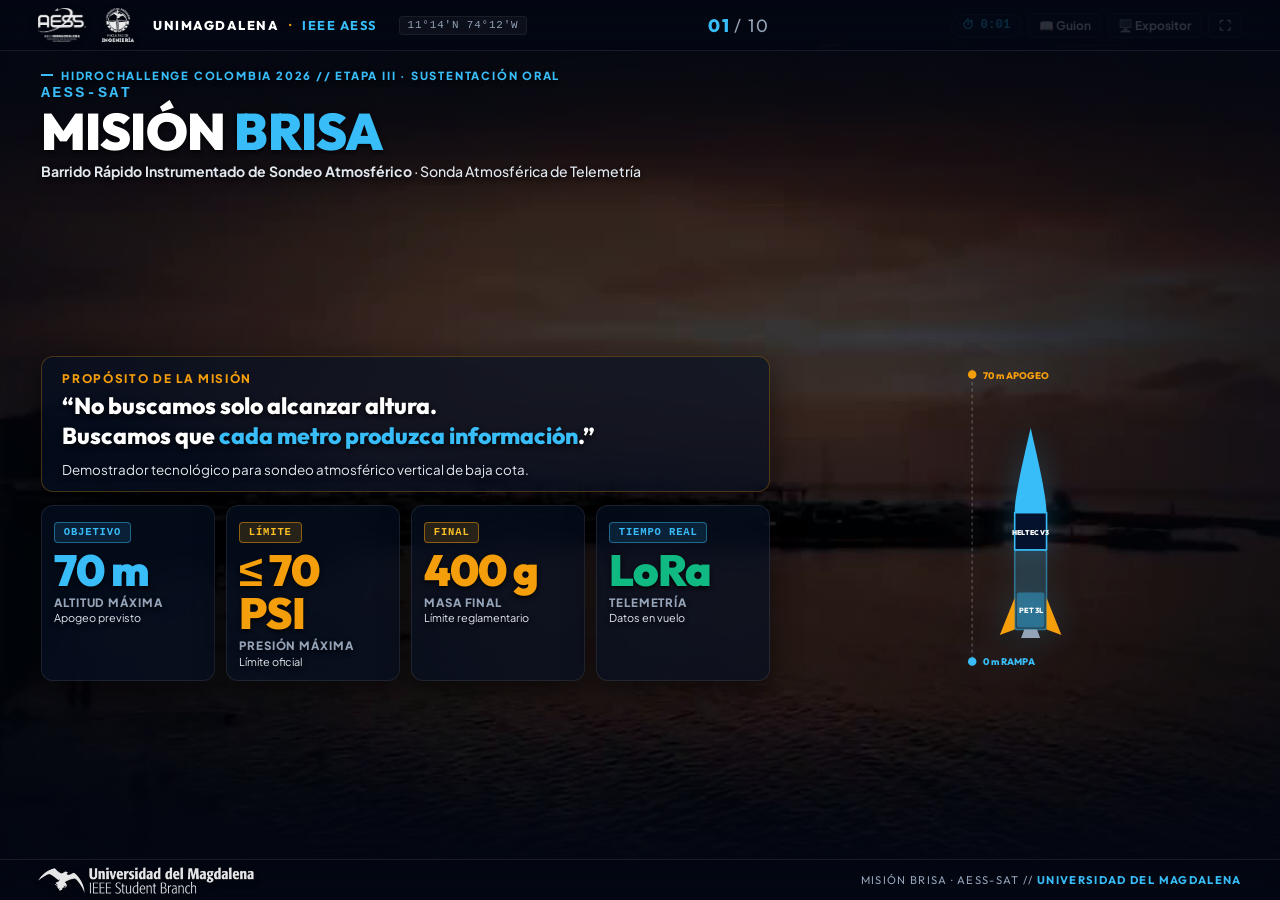
==== index.html @ c4eed1f4 "v1" ====
<!DOCTYPE html>
<html lang="es">
<head>
  <meta charset="UTF-8">
  <meta name="viewport" content="width=device-width, initial-scale=1.0">
  <title>AESS-SAT · Misión BRISA | Hidrochallenge Colombia 2026</title>
  <link rel="stylesheet" href="css/style.css">
</head>
<body>

  <!-- Canvas de partículas de brisa atmosférica samaria en segundo plano -->
  <canvas id="breezeCanvas"></canvas>

  <div class="deck-container">

    <!-- ═════════════════════════════════════════════════════════════════
         BARRA SUPERIOR INSTITUCIONAL (MODO PROYECCIÓN ULTRA-LIMPIO)
         ═════════════════════════════════════════════════════════════════ -->
    <header class="top-header-bar">
      <div class="top-header-left">
        <div class="top-header-logos">
          <img src="assets/img/logo_aess_white.png" alt="IEEE AESS Unimagdalena" title="Aerospace & Electronic Systems Society">
          <img src="assets/img/logo_facultad_white.png" alt="Facultad de Ingeniería" title="Facultad de Ingeniería - Universidad del Magdalena">
        </div>
        <div class="top-brand">
          <span class="brand-uni">UNIMAGDALENA</span>
          <span class="brand-sep">·</span>
          <span class="brand-sub">IEEE AESS</span>
          <span class="top-coord">11°14'N 74°12'W</span>
        </div>
      </div>

      <div class="top-slide-tracker">
        <div class="slide-number-display" id="slide-number-display">
          <span id="current-slide-num">01</span>
          <span class="tracker-total" id="tracker-total"> / 10</span>
        </div>
      </div>

      <!-- Herramientas discretas de orador (Ocultas visualmente para el jurado, accesibles por teclado) -->
      <div class="top-controls" id="top-controls">
        <div class="timer-pill" id="timer-pill" title="Cronómetro 300s (Tecla T)">
          ⏱ <span id="timer-display">0:00</span>
        </div>
        <button class="action-btn" id="btn-notes" title="Guion del orador (Tecla N)">📖 Guion</button>
        <button class="action-btn" id="btn-presenter" title="Consola de expositor dual (Tecla P)">🖥️ Expositor</button>
        <button class="action-btn" id="btn-fullscreen" title="Pantalla completa (Tecla F)">⛶</button>
      </div>
    </header>

    <!-- ═════════════════════════════════════════════════════════════════
         VIEWPORT DE DIAPOSITIVAS (10 OFICIALES + 7 RESPALDOS TÉCNICOS)
         ═════════════════════════════════════════════════════════════════ -->
    <main class="presentation-viewport">

      <!-- ── DIAPOSITIVA 01: PORTADA & MISIÓN BRISA (20s) ────────────── -->
      <section class="slide active" id="slide-1" data-duration="20">
        <div class="slide-bg-container">
          <video class="slide-video" src="assets/video/s1_amanecer.mp4" poster="assets/video/s1_amanecer.jpg" muted loop playsinline></video>
          <div class="slide-overlay"></div>
        </div>

        <div class="slide-header">
          <div class="slide-category-tag">HIDROCHALLENGE COLOMBIA 2026 // ETAPA III · SUSTENTACIÓN ORAL</div>
          <div style="font-family: var(--font-mono); font-size: 0.95rem; color: var(--accent-cyan); font-weight: 800; letter-spacing: 0.15em; margin-bottom: 0.2rem;">
            AESS-SAT
          </div>
          <h1 class="slide-title-hero" style="font-size: clamp(2.4rem, 4vw, 3.8rem); margin-bottom: 0.2rem;">
            MISIÓN <span class="highlight-cyan">BRISA</span>
          </h1>
          <p class="slide-subtitle-clean">
            <strong>Barrido Rápido Instrumentado de Sondeo Atmosférico</strong> · Sonda Atmosférica de Telemetría
          </p>
        </div>

        <div style="display: grid; grid-template-columns: 1.25fr 0.75fr; gap: clamp(1rem, 2.5vw, 2.5rem); align-items: center; flex: 1; min-height: 0; z-index: 4;">
          <div style="display: flex; flex-direction: column; gap: 0.8rem;">
            <div class="samaria-card gold-border">
              <div style="font-size: 0.74rem; color: var(--accent-gold); font-weight: 800; letter-spacing: 0.14em; text-transform: uppercase; margin-bottom: 0.35rem;">
                PROPÓSITO DE LA MISIÓN
              </div>
              <p style="font-family: var(--font-title); font-size: clamp(1.2rem, 1.8vw, 1.55rem); font-weight: 800; line-height: 1.3; color: #ffffff; text-shadow: var(--text-shadow-clean);">
                “No buscamos solo alcanzar altura.<br>
                Buscamos que <span style="color: var(--accent-cyan);">cada metro produzca información</span>.”
              </p>
              <div style="margin-top: 0.6rem; font-size: 0.84rem; color: var(--text-secondary); text-shadow: var(--text-shadow-clean);">
                Demostrador tecnológico para sondeo atmosférico vertical de baja cota.
              </div>
            </div>

            <!-- 4 Métricas Clave con Badges Semánticos Estrictos -->
            <div style="display: grid; grid-template-columns: repeat(4, 1fr); gap: 0.7rem;">
              <div class="samaria-card" style="padding: 0.75rem;">
                <div class="status-badge goal" style="margin-bottom: 0.3rem;">OBJETIVO</div>
                <div class="giant-metric-num cyan">70 m</div>
                <div class="giant-metric-label">Altitud Máxima</div>
                <div class="giant-metric-sub">Apogeo previsto</div>
              </div>

              <div class="samaria-card" style="padding: 0.75rem;">
                <div class="status-badge limit" style="margin-bottom: 0.3rem;">LÍMITE</div>
                <div class="giant-metric-num gold">≤ 70 PSI</div>
                <div class="giant-metric-label">Presión Máxima</div>
                <div class="giant-metric-sub">Límite oficial</div>
              </div>

              <div class="samaria-card" style="padding: 0.75rem;">
                <div class="status-badge limit" style="margin-bottom: 0.3rem;">FINAL</div>
                <div class="giant-metric-num gold">400 g</div>
                <div class="giant-metric-label">Masa Final</div>
                <div class="giant-metric-sub">Límite reglamentario</div>
              </div>

              <div class="samaria-card" style="padding: 0.75rem;">
                <div class="status-badge goal" style="margin-bottom: 0.3rem;">TIEMPO REAL</div>
                <div class="giant-metric-num" style="color: var(--accent-green);">LoRa</div>
                <div class="giant-metric-label">Telemetría</div>
                <div class="giant-metric-sub">Datos en vuelo</div>
              </div>
            </div>
          </div>

          <!-- Silueta Vectorial Flotante del AESS-SAT con Escala Vertical Informativa -->
          <div style="display: flex; justify-content: center; align-items: center; height: 100%;">
            <svg width="220" height="340" viewBox="0 0 140 320" style="filter: drop-shadow(0 0 15px rgba(56,189,248,0.25));">
              <!-- Eje de Altitud Informativo -->
              <line x1="25" y1="20" x2="25" y2="300" stroke="rgba(255,255,255,0.2)" stroke-dasharray="3,3" stroke-width="1.5" />
              <circle cx="25" cy="25" r="4" fill="var(--accent-gold)" />
              <text x="35" y="29" fill="var(--accent-gold)" font-family="'Outfit'" font-size="9" font-weight="800">70 m APOGEO</text>
              
              <circle cx="25" cy="295" r="4" fill="var(--accent-cyan)" />
              <text x="35" y="298" fill="var(--accent-cyan)" font-family="'Outfit'" font-size="9" font-weight="800">0 m RAMPA</text>

              <!-- Cohete -->
              <g transform="translate(65, 75)">
                <path d="M 15 0 C 7 35, 0 65, 0 80 L 30 80 C 30 65, 23 35, 15 0 Z" fill="#38bdf8" />
                <rect x="0" y="80" width="30" height="35" fill="#04122e" stroke="#38bdf8" stroke-width="1.5" />
                <text x="15" y="101" fill="#ffffff" font-size="6.5" font-family="'Outfit'" font-weight="900" text-anchor="middle">HELTEC V3</text>
                <rect x="0" y="115" width="30" height="75" fill="rgba(56,189,248,0.18)" stroke="rgba(56,189,248,0.5)" stroke-width="1.5" rx="3" />
                <rect x="2" y="155" width="26" height="33" fill="rgba(56,189,248,0.4)" rx="2" />
                <text x="15" y="174" fill="#ffffff" font-size="7" font-family="'Outfit'" font-weight="800" text-anchor="middle">PET 3L</text>
                <path d="M 0 160 L -14 195 L 0 190 Z" fill="#f59e0b" />
                <path d="M 30 160 L 44 195 L 30 190 Z" fill="#f59e0b" />
                <polygon points="9,190 21,190 24,198 6,198" fill="#94a3b8" />
              </g>
            </svg>
          </div>
        </div>
      </section>

      <!-- ── DIAPOSITIVA 02: DEL TERRITORIO A LA MISIÓN (30s) ────────── -->
      <section class="slide" id="slide-2" data-duration="30">
        <div class="slide-bg-container">
          <video class="slide-video" src="assets/video/s2_territorio.mp4" poster="assets/video/s2_territorio.jpg" muted loop playsinline></video>
          <div class="slide-overlay"></div>
        </div>

        <div class="slide-header">
          <div class="slide-category-tag">02 // CONTEXTO GEOGRÁFICO & PREGUNTA DE INGENIERÍA</div>
          <h2 class="slide-title-hero">
            DEL TERRITORIO <span class="highlight-cyan">A LA MISIÓN</span>
          </h2>
          <p class="slide-subtitle-clean">
            Santa Marta: una interfaz costa–montaña con dinámica atmosférica local.
          </p>
        </div>

        <div style="display: grid; grid-template-columns: 1.15fr 0.85fr; gap: clamp(1rem, 2.5vw, 2.5rem); align-items: stretch; flex: 1; min-height: 0; z-index: 4;">
          <!-- Columna Izquierda: Perfil Topográfico y Aclaración de Alcance -->
          <div class="samaria-card" style="display: flex; flex-direction: column; justify-content: space-between;">
            <div>
              <div style="display: flex; justify-content: space-between; align-items: center; margin-bottom: 0.4rem;">
                <div class="status-badge goal">ALCANCE EXPERIMENTAL REAL</div>
                <span style="font-size: 0.72rem; color: var(--accent-cyan); font-family: var(--font-mono);">COTA VERTICAL: 0 – 70 m</span>
              </div>
              <p style="font-size: 0.86rem; color: var(--text-secondary); line-height: 1.4; text-shadow: var(--text-shadow-clean);">
                Misión BRISA explora un <strong>perfil vertical instrumentado de hasta aproximadamente 70 metros</strong>. La Sierra Nevada (5.700 m a 42 km del mar) explica el contexto ambiental que inspira la misión; no se afirma medir el gradiente total hasta la cumbre.
              </p>
            </div>

            <!-- Esquema Vectorial Costa - Sierra Nevada -->
            <div style="margin: 0.6rem 0;">
              <svg id="svg-relief" viewBox="0 0 500 200" style="width: 100%; height: auto; border-radius: 8px; background: rgba(3, 8, 20, 0.65); border: 1px solid var(--border-subtle);">
                <defs>
                  <linearGradient id="mountainGrad" x1="0" y1="0" x2="1" y2="0">
                    <stop offset="0%" stop-color="#064e3b" />
                    <stop offset="70%" stop-color="#0f766e" />
                    <stop offset="100%" stop-color="#e2e8f0" />
                  </linearGradient>
                </defs>
                <path d="M 0 155 Q 50 153 100 155 L 100 200 L 0 200 Z" fill="#0369a1" opacity="0.8" />
                <text x="14" y="180" fill="#38bdf8" font-size="9" font-family="'Outfit'" font-weight="800">MAR CARIBE (0 m)</text>
                
                <path d="M 100 155 C 180 150, 230 130, 310 90 C 370 65, 420 25, 470 10 L 500 10 L 500 200 L 100 200 Z" fill="url(#mountainGrad)" opacity="0.88" />
                <polygon points="460,16 470,10 485,20 475,24" fill="#ffffff" />
                <text x="345" y="22" fill="#ffffff" font-size="9" font-family="'Outfit'" font-weight="900">SIERRA NEVADA (5.700 m)</text>
                
                <text x="105" y="145" fill="#cbd5e1" font-size="8" font-family="'Outfit'" font-weight="700">SANTA MARTA</text>
                
                <!-- Vector de vuelo microperfil -->
                <line x1="155" y1="155" x2="155" y2="95" stroke="#38bdf8" stroke-width="2.5" stroke-dasharray="3,3" />
                <circle cx="155" cy="95" r="4" fill="#f59e0b" />
                <text x="165" y="100" fill="#38bdf8" font-size="8" font-family="'Outfit'" font-weight="800">AESS-SAT (~70 m)</text>
              </svg>
            </div>

            <div style="font-size: 0.72rem; color: var(--text-muted); text-shadow: var(--text-shadow-clean);">
              * Demostrador tecnológico de microcota. No sustituye radiosondas ni mide velocidad directa sin anemómetro.
            </div>
          </div>

          <!-- Columna Derecha: Los Tres Pilares de Ingeniería -->
          <div style="display: flex; flex-direction: column; gap: 0.75rem;">
            <div class="samaria-card" style="display: flex; gap: 1rem; align-items: flex-start; padding: 0.85rem 1.1rem;">
              <div style="font-family: var(--font-title); font-size: 1.8rem; font-weight: 900; color: var(--accent-cyan); line-height: 1;">01</div>
              <div>
                <h4 style="font-family: var(--font-title); font-size: 1.05rem; color: #ffffff; text-transform: uppercase;">MEDIR</h4>
                <p style="font-size: 0.82rem; color: var(--text-secondary); margin-top: 0.2rem; line-height: 1.35;">
                  Variables atmosféricas y dinámica de vuelo vertical a alta cadencia.
                </p>
              </div>
            </div>

            <div class="samaria-card" style="display: flex; gap: 1rem; align-items: flex-start; padding: 0.85rem 1.1rem;">
              <div style="font-family: var(--font-title); font-size: 1.8rem; font-weight: 900; color: var(--accent-gold); line-height: 1;">02</div>
              <div>
                <h4 style="font-family: var(--font-title); font-size: 1.05rem; color: #ffffff; text-transform: uppercase;">TRANSMITIR</h4>
                <p style="font-size: 0.82rem; color: var(--text-secondary); margin-top: 0.2rem; line-height: 1.35;">
                  Telemetría LoRa hacia la estación terrena durante la misión.
                </p>
              </div>
            </div>

            <div class="samaria-card" style="display: flex; gap: 1rem; align-items: flex-start; padding: 0.85rem 1.1rem;">
              <div style="font-family: var(--font-title); font-size: 1.8rem; font-weight: 900; color: var(--accent-green); line-height: 1;">03</div>
              <div>
                <h4 style="font-family: var(--font-title); font-size: 1.05rem; color: #ffffff; text-transform: uppercase;">RECUPERAR</h4>
                <p style="font-size: 0.82rem; color: var(--text-secondary); margin-top: 0.2rem; line-height: 1.35;">
                  Vehículo y datos de forma segura para validar la plataforma y repetir el experimento.
                </p>
              </div>
            </div>
          </div>
        </div>
      </section>

      <!-- ── DIAPOSITIVA 03: ARQUITECTURA AESS-SAT (35s) ─────────────── -->
      <section class="slide technical-slide" id="slide-3" data-duration="35">
        <div class="slide-bg-container">
          <video class="slide-video" src="assets/video/s3_puerto.mp4" poster="assets/video/s3_puerto.jpg" muted loop playsinline></video>
          <div class="slide-overlay"></div>
        </div>

        <div class="slide-header">
          <div class="slide-category-tag">
            03 // INGENIERÍA DE SISTEMAS & CONFIGURACIÓN MODULAR
          </div>
          <h2 class="slide-title-hero">
            ARQUITECTURA <span class="highlight-cyan">AESS-SAT</span>
          </h2>
          <p class="slide-subtitle-clean">
            Despiece modular interactivo: haz clic en cualquier subsistema para inspeccionar su diseño y balance de masa.
          </p>
        </div>

        <div class="exploded-view-container">
          <!-- Columna Izquierda: Pila del Despiece Interactivo -->
          <div class="samaria-card" style="display: flex; flex-direction: column; align-items: center; justify-content: center; height: 100%;">
            <button class="action-btn" id="btn-toggle-explode" style="margin-bottom: 0.6rem; border-color: var(--accent-cyan); color: var(--accent-cyan);">
              ⚡ Expandir / Contraer Despiece
            </button>

            <div class="rocket-stage-stack" id="stage-stack">
              <div class="stage-part active" data-stage="ojiva">
                <svg width="55" height="45" viewBox="0 0 60 50">
                  <path d="M 30 0 C 15 25, 0 45, 0 50 L 60 50 C 60 45, 45 25, 30 0 Z" fill="#38bdf8" />
                </svg>
                <div class="stage-label-tag">01. OJIVA PARABÓLICA ROMA</div>
              </div>

              <div class="stage-part" data-stage="recup">
                <svg width="55" height="30" viewBox="0 0 60 35">
                  <rect x="0" y="0" width="60" height="35" rx="4" fill="#f59e0b" />
                  <circle cx="30" cy="17" r="7" fill="#020612" />
                </svg>
                <div class="stage-label-tag">02. RECUPERACIÓN · MG90S + Ø75 cm</div>
              </div>

              <div class="stage-part" data-stage="avionica">
                <svg width="55" height="40" viewBox="0 0 60 45">
                  <rect x="0" y="0" width="60" height="45" rx="4" fill="#0f766e" stroke="#38bdf8" stroke-width="2" />
                  <text x="30" y="27" fill="#ffffff" font-size="9" font-family="'Outfit'" font-weight="900" text-anchor="middle">HELTEC V3</text>
                </svg>
                <div class="stage-label-tag">03. HELTEC WIFI LORA 32 V3</div>
              </div>

              <div class="stage-part" data-stage="camara">
                <svg width="55" height="65" viewBox="0 0 60 75">
                  <rect x="0" y="0" width="60" height="75" rx="6" fill="rgba(56,189,248,0.2)" stroke="#38bdf8" stroke-width="2" />
                  <text x="30" y="42" fill="#ffffff" font-size="9" font-family="'Outfit'" font-weight="800" text-anchor="middle">2× PET 3L</text>
                </svg>
                <div class="stage-label-tag">04. FUSELAJE · 2× PET 3 L</div>
              </div>

              <div class="stage-part" data-stage="aletas">
                <svg width="90" height="35" viewBox="0 0 100 40">
                  <polygon points="35,0 65,0 60,20 40,20" fill="#94a3b8" />
                  <polygon points="35,0 10,35 35,30" fill="#f59e0b" />
                  <polygon points="65,0 90,35 65,30" fill="#f59e0b" />
                </svg>
                <div class="stage-label-tag">05. 3 ALETAS TRAPEZOIDALES (120°)</div>
              </div>
            </div>
          </div>

          <!-- Columna Derecha: Detalle Técnico + Auditoría de Masa -->
          <div style="display: flex; flex-direction: column; gap: 0.8rem; height: 100%; justify-content: space-between;">
            <div class="samaria-card" style="flex: 1;">
              <div class="status-badge goal" id="stage-badge" style="margin-bottom: 0.4rem;">MÓDULO SELECCIONADO</div>
              <h3 id="stage-title" style="font-family: var(--font-title); font-size: 1.35rem; color: #ffffff; margin-bottom: 0.3rem;">
                Ojiva Parabólica Roma 3D
              </h3>
              <p id="stage-desc" style="font-size: 0.86rem; color: var(--text-secondary); line-height: 1.4;">
                Cono de baja resistencia aerodinámica impreso en PLA. Protege la bahía de aviónica y aloja el mecanismo de destrabe.
              </p>
              <div style="display: grid; grid-template-columns: 1fr 1fr; gap: 0.8rem; margin-top: 0.8rem;">
                <div style="background: rgba(0,0,0,0.35); padding: 0.5rem 0.8rem; border-radius: 6px;">
                  <div style="font-size: 0.7rem; color: var(--text-muted); text-transform: uppercase;">Material / Tecnología:</div>
                  <div id="stage-spec1" style="font-weight: 800; color: var(--accent-cyan); font-size: 0.9rem;">PLA FDM</div>
                </div>
                <div style="background: rgba(0,0,0,0.35); padding: 0.5rem 0.8rem; border-radius: 6px;">
                  <div style="font-size: 0.7rem; color: var(--text-muted); text-transform: uppercase;">Función:</div>
                  <div id="stage-spec2" style="font-weight: 800; color: var(--accent-gold); font-size: 0.9rem;">Protección / Integración</div>
                </div>
              </div>
            </div>

            <!-- Parámetros Físicos y Límites Oficiales -->
            <div class="samaria-card" style="padding: 0.85rem 1.2rem;">
              <div style="display: flex; justify-content: space-between; align-items: center;">
                <span style="font-size: 0.74rem; font-weight: 800; color: var(--text-muted); text-transform: uppercase;">
                  DIMENSIONES Y MASA DEL VEHÍCULO
                </span>
                <span class="status-badge limit">LÍMITE REGLAMENTARIO</span>
              </div>
              <div style="display: grid; grid-template-columns: repeat(3, 1fr); gap: 0.6rem; margin: 0.5rem 0;">
                <div>
                  <div style="font-size: 0.68rem; color: var(--text-muted); text-transform: uppercase;">Masa Final:</div>
                  <div style="font-size: 1.4rem; font-weight: 900; color: var(--accent-gold);">400 g</div>
                </div>
                <div>
                  <div style="font-size: 0.68rem; color: var(--text-muted); text-transform: uppercase;">Altura Total:</div>
                  <div style="font-size: 1.4rem; font-weight: 900; color: #ffffff;">65 cm</div>
                </div>
                <div>
                  <div style="font-size: 0.68rem; color: var(--text-muted); text-transform: uppercase;">Diámetro:</div>
                  <div style="font-size: 1.4rem; font-weight: 900; color: var(--accent-cyan);">12 cm</div>
                </div>
              </div>
              <div style="font-size: 0.74rem; color: var(--text-secondary); line-height: 1.3; border-top: 1px solid var(--border-subtle); padding-top: 0.35rem;">
                <strong>Límites Oficiales Hidrochallenge:</strong> 400 g masa máxima seca · 100 cm altura máxima · 12 cm diámetro.
              </div>
            </div>
          </div>
        </div>
      </section>

      <!-- ── DIAPOSITIVA 04: PROPULSIÓN Y ESTABILIDAD (35s) ───────────── -->
      <section class="slide technical-slide" id="slide-4" data-duration="35">
        <div class="slide-bg-container">
          <video class="slide-video" src="assets/video/s4_agua.mp4" poster="assets/video/s4_agua.jpg" muted loop playsinline></video>
          <div class="slide-overlay"></div>
        </div>

        <div class="slide-header">
          <div class="slide-category-tag">
            04 // FLUIDODINÁMICA & AERODINÁMICA PASIVA
          </div>
          <h2 class="slide-title-hero">
            VOLAMOS CON FÍSICA, <span class="highlight-cyan">NO CON SUPOSICIONES</span>
          </h2>
          <p class="slide-subtitle-clean">
            La energía se acumula en el aire comprimido; la expulsión de masa de agua genera empuje por cantidad de movimiento.
          </p>
        </div>

        <div style="display: grid; grid-template-columns: 1fr 1fr; gap: clamp(1rem, 2.5vw, 2.5rem); align-items: stretch; flex: 1; min-height: 0; z-index: 4;">
          <!-- Columna 1: Propulsión -->
          <div class="samaria-card" style="display: flex; flex-direction: column; justify-content: space-between;">
            <div>
              <div class="status-badge limit" style="margin-bottom: 0.4rem;">BANCO DE ENSAYO PROPULSIVO</div>
              <h3 style="font-family: var(--font-title); font-size: clamp(1.15rem, 1.5vw, 1.35rem); color: #ffffff; margin-bottom: 0.2rem;">
                Mecánica de Fluidos y Empuje
              </h3>
              <p style="font-size: 0.84rem; color: var(--text-secondary); line-height: 1.35;">
                El aire comprimido actúa como acumulador elástico de energía. Al abrirse la tobera, el agua es acelerada violentamente generando el impulso principal.
              </p>
            </div>

            <!-- Grilla 2x2 de métricas de propulsión -->
            <div style="display: grid; grid-template-columns: 1fr 1fr; gap: 0.6rem; margin: 0.5rem 0;">
              <div class="samaria-card" style="padding: 0.65rem 0.8rem;">
                <div class="giant-metric-num cyan" style="font-size: clamp(1.6rem, 2.2vw, 2rem);">3.0 L</div>
                <div class="giant-metric-label">Cámara PET</div>
              </div>
              <div class="samaria-card" style="padding: 0.65rem 0.8rem;">
                <div class="giant-metric-num gold" style="font-size: clamp(1.6rem, 2.2vw, 2rem);">≤ 70 PSI</div>
                <div class="giant-metric-label">Presión Máxima (Límite)</div>
              </div>
              <div class="samaria-card" style="padding: 0.65rem 0.8rem;">
                <div class="giant-metric-num" style="font-size: clamp(1.6rem, 2.2vw, 2rem); color: #38bdf8;">~ 1 L</div>
                <div class="giant-metric-label">Masa de Agua Preliminar</div>
              </div>
              <div class="samaria-card" style="padding: 0.65rem 0.8rem;">
                <div class="giant-metric-num" style="font-size: clamp(1.6rem, 2.2vw, 2rem); color: var(--accent-green);">~ 2 L</div>
                <div class="giant-metric-label">Aire Comprimido</div>
              </div>
            </div>

            <div style="font-size: 0.73rem; color: var(--text-muted); border-top: 1px solid var(--border-subtle); padding-top: 0.4rem;">
              * La proporción 1/3 agua + 2/3 aire es una configuración preliminar de ensayo; no se afirma como óptimo analítico.
            </div>
          </div>

          <!-- Columna 2: Estabilidad Aerodinámica Pasiva (CG y CP Protagonistas) -->
          <div class="samaria-card" style="display: flex; flex-direction: column; justify-content: space-between;">
            <div>
              <div class="status-badge goal" style="margin-bottom: 0.4rem;">AERODINÁMICA PASIVA</div>
              <h3 style="font-family: var(--font-title); font-size: clamp(1.15rem, 1.5vw, 1.35rem); color: #ffffff; margin-bottom: 0.2rem;">
                Margen Estático: CG por delante de CP
              </h3>
              <p style="font-size: 0.84rem; color: var(--text-secondary); line-height: 1.35;">
                Estabilidad pasiva suficiente para que el flujo de aire genere un momento restaurador continuo sin control activo.
              </p>
            </div>

            <!-- Esquema Horizontal de Estabilidad CG y CP -->
            <div style="background: rgba(3, 8, 20, 0.6); border-radius: 10px; padding: 0.8rem; margin: 0.5rem 0; border: 1px solid var(--border-subtle);">
              <svg viewBox="0 0 360 85" style="width: 100%; height: auto;">
                <line x1="20" y1="42" x2="340" y2="42" stroke="rgba(255,255,255,0.2)" stroke-dasharray="3,3" />
                <path d="M 40 42 L 90 22 L 300 22 L 320 12 L 320 72 L 300 62 L 90 62 Z" fill="none" stroke="#38bdf8" stroke-width="1.8" />
                
                <!-- CG -->
                <circle cx="150" cy="42" r="5" fill="#f59e0b" />
                <line x1="150" y1="14" x2="150" y2="70" stroke="#f59e0b" stroke-width="1.5" />
                <text x="150" y="10" fill="#f59e0b" font-size="8.5" font-family="'Outfit'" font-weight="900" text-anchor="middle">CG · 28 cm</text>
                
                <!-- CP -->
                <circle cx="230" cy="42" r="5" fill="#38bdf8" />
                <line x1="230" y1="14" x2="230" y2="70" stroke="#38bdf8" stroke-width="1.5" />
                <text x="230" y="80" fill="#38bdf8" font-size="8.5" font-family="'Outfit'" font-weight="900" text-anchor="middle">CP · 42 cm</text>
                
                <!-- Margen Estático -->
                <line x1="155" y1="42" x2="225" y2="42" stroke="#10b981" stroke-width="2.5" />
              </svg>
            </div>

            <div style="display: flex; justify-content: space-between; align-items: center; border-top: 1px solid var(--border-subtle); padding-top: 0.4rem;">
              <span style="font-size: 0.78rem; color: var(--text-secondary);">Margen de estabilidad pasiva:</span>
              <span class="status-badge valid">≈ 1,17 CALIBRES</span>
            </div>
            <div style="font-size: 0.72rem; color: var(--text-muted); margin-top: 0.25rem;">
              Configuración: <strong>3 aletas trapezoidales</strong> distribuidas simétricamente a 120°.
            </div>
          </div>
        </div>
      </section>

      <!-- ── DIAPOSITIVA 05: AVIÓNICA Y TELEMETRÍA (40s) ─────────────── -->
      <section class="slide technical-slide" id="slide-5" data-duration="40">
        <div class="slide-bg-container">
          <video class="slide-video" src="assets/video/s5_lab.mp4" poster="assets/video/s5_lab.jpg" muted loop playsinline></video>
          <div class="slide-overlay"></div>
        </div>

        <div class="slide-header">
          <div class="slide-category-tag">
            05 // ARQUITECTURA DE SISTEMAS EMBEBIDOS & TELEMETRÍA
          </div>
          <h2 class="slide-title-hero">
            EL COHETE VUELA. <span class="highlight-gold">EL NÚCLEO CUMPLE LA MISIÓN.</span>
          </h2>
          <p class="slide-subtitle-clean">
            Diagrama de arquitectura del computador de vuelo y asignación de buses de comunicación.
          </p>
        </div>

        <!-- Diagrama de Arquitectura de Sistemas -->
        <div class="arch-diagram-grid">
          <!-- Columna Izquierda: Núcleo y Periféricos -->
          <div style="display: flex; flex-direction: column; justify-content: space-between;">
            <!-- Núcleo Central Heltec V3 -->
            <div class="arch-core-box">
              <div>
                <span class="status-badge goal">COMPUTADOR PRINCIPAL</span>
                <h3 style="font-family: var(--font-title); font-size: 1.25rem; color: #ffffff; margin-top: 0.2rem;">
                  HELTEC WIFI LORA 32 V3
                </h3>
                <div style="font-size: 0.78rem; color: var(--text-secondary); margin-top: 0.15rem;">
                  ESP32-S3 + SX1262 integrado · Procesamiento y enlace de radio
                </div>
              </div>
              <div style="font-family: var(--font-mono); font-size: 0.85rem; color: var(--accent-cyan); font-weight: 800;">
                915 MHz
              </div>
            </div>

            <!-- Periféricos con asignación de buses -->
            <div class="arch-peripherals-grid">
              <div class="arch-sensor-card active sensor-toggle-btn" data-sensor="gy91">
                <div style="display: flex; justify-content: space-between; align-items: center;">
                  <span class="arch-node-bus-tag">BUS I²C</span>
                  <span class="status-badge goal" style="font-size: 0.6rem; padding: 0.1rem 0.35rem;">INERCIAL + BARO</span>
                </div>
                <div style="font-family: var(--font-title); font-size: 0.92rem; font-weight: 800; color: #ffffff; margin-top: 0.2rem;">
                  GY-91 · Sensórica Integrada
                </div>
                <div style="font-size: 0.72rem; color: var(--text-muted);">Presión, Temperatura, Altitud, Acc XYZ</div>
              </div>

              <div class="arch-sensor-card sensor-toggle-btn" data-sensor="gps">
                <div style="display: flex; justify-content: space-between; align-items: center;">
                  <span class="arch-node-bus-tag">BUS UART</span>
                  <span class="status-badge goal" style="font-size: 0.6rem; padding: 0.1rem 0.35rem;">GNSS</span>
                </div>
                <div style="font-family: var(--font-title); font-size: 0.92rem; font-weight: 800; color: #ffffff; margin-top: 0.2rem;">
                  GPS NEO-M8N
                </div>
                <div style="font-size: 0.72rem; color: var(--text-muted);">Latitud y Longitud para rescate</div>
              </div>

              <div class="arch-sensor-card sensor-toggle-btn" data-sensor="microsd">
                <div style="display: flex; justify-content: space-between; align-items: center;">
                  <span class="arch-node-bus-tag">BUS SPI</span>
                  <span class="status-badge goal" style="font-size: 0.6rem; padding: 0.1rem 0.35rem;">RESPALDO</span>
                </div>
                <div style="font-family: var(--font-title); font-size: 0.92rem; font-weight: 800; color: #ffffff; margin-top: 0.2rem;">
                  microSD · Memoria Local
                </div>
                <div style="font-size: 0.72rem; color: var(--text-muted);">Registro de datos no volátil a bordo</div>
              </div>

              <div class="arch-sensor-card sensor-toggle-btn" data-sensor="lora">
                <div style="display: flex; justify-content: space-between; align-items: center;">
                  <span class="arch-node-bus-tag">SX1262</span>
                  <span class="status-badge goal" style="font-size: 0.6rem; padding: 0.1rem 0.35rem;">TELEMETRÍA</span>
                </div>
                <div style="font-family: var(--font-title); font-size: 0.92rem; font-weight: 800; color: #ffffff; margin-top: 0.2rem;">
                  LoRa 915 MHz
                </div>
                <div style="font-size: 0.72rem; color: var(--text-muted);">Transmisión a segunda Heltec en tierra</div>
              </div>
            </div>
          </div>

          <!-- Columna Derecha: Tarjeta de Inspección Técnica Dinámica -->
          <div class="samaria-card" style="display: flex; flex-direction: column; justify-content: space-between;">
            <div>
              <div style="display: flex; justify-content: space-between; align-items: center; margin-bottom: 0.4rem;">
                <span class="status-badge goal" id="sensor-detail-badge">CICLO DE VIDA DEL DATO</span>
                <span style="font-family: var(--font-mono); font-size: 0.72rem; color: var(--accent-cyan);" id="sensor-freq">
                  LoRa 915 MHz + microSD
                </span>
              </div>

              <div style="background: rgba(3, 8, 20, 0.65); border: 1px solid var(--border-subtle); border-radius: 10px; padding: 0.75rem 0.9rem;">
                <h4 id="sensor-title" style="font-family: var(--font-title); font-size: 1.15rem; color: #ffffff;">
                  CICLO DE VIDA DEL DATO
                </h4>
                <div id="sensor-type" style="font-size: 0.76rem; color: var(--accent-cyan); font-weight: 700; margin: 0.15rem 0;">
                  Adquisición, Procesamiento y Telemetría
                </div>
                <p id="sensor-desc" style="font-size: 0.8rem; color: var(--text-secondary); margin: 0.35rem 0; line-height: 1.35;">
                  GY-91 y GPS adquieren las variables. La Heltec procesa y transmite por LoRa 915 MHz, mientras la microSD conserva una copia local.
                </p>
                <div style="background: rgba(0,0,0,0.35); padding: 0.35rem 0.6rem; border-radius: 6px; font-size: 0.72rem; margin-top: 0.35rem;">
                  <span style="color: var(--text-muted);">Variables:</span> <strong id="sensor-vars" style="color: var(--accent-gold);">Altitud · Temperatura · Presión · Acc XYZ · Latitud · Longitud</strong>
                </div>
              </div>

              <!-- Miniatura Discreta del Esquemático Real de Aviónica -->
              <div class="schematic-thumb-card" id="btn-open-schematic" title="Click para ampliar esquemático (o presiona B4)">
                <div class="schematic-thumb-preview">
                  <img src="assets/img/esquematico_avionica.jpg" alt="Esquemático Eléctrico Aviónica AESS UNIMAGDALENA">
                  <div class="schematic-thumb-overlay">
                    <span style="font-size: 0.72rem; font-weight: 800; color: #ffffff; letter-spacing: 0.05em; background: rgba(3,8,20,0.85); padding: 0.2rem 0.6rem; border-radius: 4px; border: 1px solid var(--border-cyan);">🔍 AMPLIAR ESQUEMÁTICO</span>
                  </div>
                </div>
                <div style="display: flex; justify-content: space-between; align-items: center; margin-top: 0.35rem;">
                  <span style="font-family: var(--font-title); font-size: 0.72rem; font-weight: 800; color: var(--accent-cyan); letter-spacing: 0.06em;">
                    ESQUEMÁTICO REAL DE AVIÓNICA
                  </span>
                  <span style="font-size: 0.66rem; color: var(--accent-gold); font-family: var(--font-mono); font-weight: 700;">
                    B4 · Ver arquitectura eléctrica
                  </span>
                </div>
              </div>
            </div>

            <div style="border-top: 1px solid var(--border-subtle); padding-top: 0.35rem; font-size: 0.72rem; color: var(--text-secondary); display: flex; justify-content: space-between; align-items: center;">
              <span><strong>Estación Terrena:</strong> Segunda Heltec + Laptop en tiempo real.</span>
              <span class="status-badge valid" style="font-size: 0.62rem; padding: 0.1rem 0.4rem;">CIRCUITO VERIFICADO</span>
            </div>
          </div>
        </div>
      </section>

      <!-- ── DIAPOSITIVA 06: SALVAGUARDA & ALGORITMO DE APOGEO (35s) ──── -->
      <section class="slide technical-slide" id="slide-6" data-duration="35">
        <div class="slide-bg-container">
          <video class="slide-video" src="assets/video/s6_horizonte.mp4" poster="assets/video/s6_horizonte.jpg" muted loop playsinline></video>
          <div class="slide-overlay"></div>
        </div>

        <div class="slide-header">
          <div class="slide-category-tag">
            06 // SISTEMA DE SALVAGUARDA & EYECCIÓN
          </div>
          <h2 class="slide-title-hero">
            OBTENER EL DATO NO BASTA. <span class="highlight-cyan">HAY QUE TRAERLO DE VUELTA.</span>
          </h2>
          <p class="slide-subtitle-clean">
            Lógica de detección de apogeo en 5 etapas secuenciales para evitar aperturas prematuras.
          </p>
        </div>

        <div style="display: grid; grid-template-columns: 1.15fr 0.85fr; gap: clamp(1rem, 2.5vw, 2.5rem); align-items: stretch; flex: 1; min-height: 0; z-index: 4;">
          <!-- Columna Izquierda: Flujo Lineal de Apogeo -->
          <div class="samaria-card" style="display: flex; flex-direction: column; justify-content: space-between;">
            <div>
              <div style="display: flex; justify-content: space-between; align-items: center; margin-bottom: 0.4rem;">
                <span style="font-family: var(--font-title); font-size: 0.95rem; font-weight: 800; color: #ffffff; text-transform: uppercase;">
                  CADENA DE DECISIÓN DE APOGEO
                </span>
                <button class="action-btn" id="btn-test-apogee" style="font-size: 0.74rem; padding: 0.25rem 0.6rem; border-color: var(--accent-gold); color: var(--accent-gold);">
                  ▶ Probar Secuencia
                </button>
              </div>

              <!-- Flujo de 5 Pasos -->
              <div class="apogee-flow-chain">
                <div class="apogee-step-node" id="apogee-step-1">
                  <div>
                    <span style="font-weight: 800; color: #ffffff; font-size: 0.84rem;">1. LOCKOUT TEMPORAL</span>
                    <div style="font-size: 0.74rem; color: var(--text-muted); margin-top: 0.1rem;">Inhibe apertura durante el impulso hidroneumático</div>
                  </div>
                  <span class="status-badge limit">T &lt; 2.0 s</span>
                </div>

                <div class="apogee-step-node" id="apogee-step-2">
                  <div>
                    <span style="font-weight: 800; color: #ffffff; font-size: 0.84rem;">2. CONDICIÓN INERCIAL</span>
                    <div style="font-size: 0.74rem; color: var(--text-muted); margin-top: 0.1rem;">GY-91 confirma microgravedad balística</div>
                  </div>
                  <span class="status-badge goal">|a| ≈ 0 g</span>
                </div>

                <div class="apogee-step-node" id="apogee-step-3">
                  <div>
                    <span style="font-weight: 800; color: #ffffff; font-size: 0.84rem;">3. DERIVADA BAROMÉTRICA</span>
                    <div style="font-size: 0.74rem; color: var(--text-muted); margin-top: 0.1rem;">Presión creciente confirma inicio de caída</div>
                  </div>
                  <span class="status-badge goal">dP/dt &gt; 0</span>
                </div>

                <div class="apogee-step-node" id="apogee-step-4">
                  <div>
                    <span style="font-weight: 800; color: #ffffff; font-size: 0.84rem;">4. ACTUACIÓN DEL SERVO</span>
                    <div style="font-size: 0.74rem; color: var(--text-muted); margin-top: 0.1rem;">Retiro de cerrojo mecánico en ojiva</div>
                  </div>
                  <span class="status-badge limit">MG90S</span>
                </div>

                <div class="apogee-step-node" id="apogee-step-5">
                  <div>
                    <span style="font-weight: 800; color: #ffffff; font-size: 0.84rem;">5. DESPLIEGUE DEL VELAMEN</span>
                    <div style="font-size: 0.74rem; color: var(--text-muted); margin-top: 0.1rem;">Apertura por flujo relativo de aire</div>
                  </div>
                  <span class="status-badge measured">INFLADO</span>
                </div>
              </div>
            </div>

            <div style="display: flex; justify-content: space-between; align-items: center; border-top: 1px solid var(--border-subtle); padding-top: 0.4rem;">
              <span style="font-size: 0.78rem; color: var(--text-secondary);">Estado del Actuador:</span>
              <span class="status-badge pending" id="servo-status-badge">ESPERA EN RAMPA</span>
            </div>
          </div>

          <!-- Columna Derecha: Hardware de Salvaguarda -->
          <div class="samaria-card" style="display: flex; flex-direction: column; justify-content: space-between;">
            <div>
              <div class="status-badge goal" style="margin-bottom: 0.4rem;">HARDWARE DE SALVAGUARDA</div>
              <h3 style="font-family: var(--font-title); font-size: clamp(1.15rem, 1.5vw, 1.35rem); color: #ffffff; margin-bottom: 0.2rem;">
                Paracaídas Ø75 cm
              </h3>
              <p style="font-size: 0.84rem; color: var(--text-secondary); line-height: 1.35;">
                Velamen circular de nylon ripstop con líneas de suspensión simétricas. Diseñado para desacelerar la masa total sin daño estructural en el impacto.
              </p>

              <div style="display: flex; flex-direction: column; gap: 0.6rem; margin: 0.7rem 0;">
                <div class="samaria-card" style="padding: 0.7rem;">
                  <div style="display: flex; justify-content: space-between; align-items: center;">
                    <div class="giant-metric-num cyan" style="font-size: clamp(1.8rem, 2.4vw, 2.2rem);">≈ 5,2 m/s</div>
                    <span class="status-badge goal">VELOCIDAD</span>
                  </div>
                  <div class="giant-metric-label">Velocidad Media de Descenso</div>
                  <div class="giant-metric-sub">Descenso medio considerado para la misión</div>
                </div>

                <div class="samaria-card" style="padding: 0.7rem;">
                  <div class="giant-metric-num gold" style="font-size: clamp(1.8rem, 2.4vw, 2.2rem);">MG90S</div>
                  <div class="giant-metric-label">Servomotor de Engranajes Metálicos</div>
                  <div class="giant-metric-sub">Retiro positivo del pestillo de ojiva</div>
                </div>
              </div>
            </div>

            <div style="font-size: 0.72rem; color: var(--text-muted); border-top: 1px solid var(--border-subtle); padding-top: 0.4rem;">
              * Descenso medio considerado para la misión: ≈5,2 m/s.
            </div>
          </div>
        </div>
      </section>

      <!-- ── DIAPOSITIVA 07: SIMULADOR DE MISIÓN HUD (35s) ───────────── -->
      <section class="slide technical-slide" id="slide-7" data-duration="35">
        <div class="slide-bg-container">
          <video class="slide-video" src="assets/video/s7_bahia.mp4" poster="assets/video/s7_bahia.jpg" muted loop playsinline></video>
          <div class="slide-overlay"></div>
        </div>

        <div class="slide-header">
          <div style="display: flex; justify-content: space-between; align-items: center;">
            <div class="slide-category-tag">07 // RECONSTRUCCIÓN TEMPORAL DEL VUELO</div>
            <span class="status-badge simulated" id="sim-watermark-tag">SIMULACIÓN DE MISIÓN · DATOS SINTÉTICOS</span>
          </div>
          <h2 class="slide-title-hero">
            DE UN VUELO <span class="highlight-cyan">A UN PERFIL ATMOSFÉRICO</span>
          </h2>
          <p class="slide-subtitle-clean">
            Simulador interactivo con telemetría sincronizada multivariable.
          </p>
        </div>

        <!-- Barra de Control del Simulador -->
        <div class="sim-controls-strip">
          <button class="sim-play-btn" id="sim-play-btn">
            ▶ REPRODUCIR VUELO
          </button>

          <div class="sim-slider-container">
            <input type="range" class="sim-time-slider" id="sim-time-slider" min="0" max="24" step="0.1" value="0">
            <div class="sim-time-clock" id="sim-time-clock">T+0.0s</div>
          </div>

          <div style="display: flex; gap: 0.4rem;">
            <button class="action-btn active" id="filter-alt" style="font-size: 0.72rem; border-color: var(--accent-cyan); color: var(--accent-cyan);">● Altitud Z(t)</button>
            <button class="action-btn active" id="filter-pres" style="font-size: 0.72rem; border-color: #ffffff; color: #ffffff;">● Presión P(t)</button>
            <button class="action-btn active" id="filter-acc" style="font-size: 0.72rem; border-color: var(--accent-gold); color: var(--accent-gold);">● Aceleración aZ(t)</button>
          </div>
        </div>

        <!-- Cuerpo del Simulador en 3 Columnas -->
        <div class="flight-sim-wrapper">
          <div class="vertical-flight-track">
            <div class="track-axis"></div>
            <div class="track-marker" style="top: 15px;">70m (Apogeo)</div>
            <div class="track-marker" style="top: 32%;">50m</div>
            <div class="track-marker" style="top: 52%;">35m</div>
            <div class="track-marker" style="top: 72%;">15m</div>
            <div class="track-marker" style="bottom: 25px;">0m (Rampa)</div>

            <div class="sim-rocket-sprite" id="sim-rocket-sprite">
              <svg width="24" height="42" viewBox="0 0 28 50">
                <path d="M 14 0 C 8 15, 2 28, 2 35 L 26 35 C 26 28, 20 15, 14 0 Z" fill="#38bdf8" />
                <rect x="5" y="35" width="18" height="15" fill="#f59e0b" rx="2" />
              </svg>
              <div id="sim-chute-icon" style="opacity: 0; font-size: 1.2rem; transition: opacity 0.2s ease;">🪂</div>
            </div>

            <div style="position: absolute; bottom: 6px; width: 100%; text-align: center; font-size: 0.68rem; color: var(--accent-cyan); font-weight: 800;">
              PERFIL VERTICAL
            </div>
          </div>

          <div class="samaria-card" style="padding: 0.6rem; position: relative; min-height: 0;">
            <canvas id="telemetryChart" style="width: 100%; height: 100%; display: block;"></canvas>
          </div>

          <!-- Gauges de Instrumentación -->
          <div class="hud-gauges-col">
            <div class="hud-gauge-card">
              <div style="display: flex; justify-content: space-between; align-items: center;">
                <span class="hud-gauge-title">Altitud Barométrica</span>
                <span class="status-badge simulated" style="font-size: 0.58rem; padding: 0.08rem 0.35rem;">SIM</span>
              </div>
              <div class="hud-gauge-value" id="hud-alt-val" style="color: var(--accent-cyan);">0.0 m</div>
              <div class="hud-bar-track">
                <div class="hud-bar-fill" id="hud-alt-bar" style="background: var(--accent-cyan);"></div>
              </div>
            </div>

            <div class="hud-gauge-card">
              <div style="display: flex; justify-content: space-between; align-items: center;">
                <span class="hud-gauge-title">Presión Atmosférica</span>
                <span class="status-badge simulated" style="font-size: 0.58rem; padding: 0.08rem 0.35rem;">SIM</span>
              </div>
              <div class="hud-gauge-value" id="hud-pres-val" style="color: #ffffff;">1013.3 hPa</div>
              <div class="hud-bar-track">
                <div class="hud-bar-fill" id="hud-pres-bar" style="background: #ffffff;"></div>
              </div>
            </div>

            <div class="hud-gauge-card">
              <div style="display: flex; justify-content: space-between; align-items: center;">
                <span class="hud-gauge-title">Aceleración Vertical</span>
                <span class="status-badge simulated" style="font-size: 0.58rem; padding: 0.08rem 0.35rem;">SIM</span>
              </div>
              <div class="hud-gauge-value" id="hud-acc-val" style="color: var(--accent-gold);">+1.0 g</div>
              <div class="hud-bar-track">
                <div class="hud-bar-fill" id="hud-acc-bar" style="background: var(--accent-gold);"></div>
              </div>
            </div>

            <div class="hud-gauge-card" style="padding: 0.5rem 0.8rem;">
              <div style="display: flex; justify-content: space-between; align-items: center;">
                <span class="hud-gauge-title">LoRa 915 MHz</span>
                <span class="status-badge goal" style="font-size: 0.58rem; padding: 0.08rem 0.35rem;">ENLACE</span>
              </div>
              <div style="font-size: 0.76rem; color: var(--text-secondary); margin-top: 0.15rem;">
                ENLACE DE TELEMETRÍA
              </div>
            </div>
          </div>
        </div>
      </section>

      <!-- ── DIAPOSITIVA 08: CRITERIOS DE ACEPTACIÓN (30s) ────────────── -->
      <section class="slide technical-slide" id="slide-8" data-duration="30">
        <div class="slide-bg-container">
          <video class="slide-video" src="assets/video/s8_campus.mp4" poster="assets/video/s8_campus.jpg" muted loop playsinline></video>
          <div class="slide-overlay"></div>
        </div>

        <div class="slide-header">
          <div class="slide-category-tag">08 // PROTOCOLO DE VALIDACIÓN TÉCNICA</div>
          <h2 class="slide-title-hero" id="s8-title">
            CRITERIOS DE <span class="highlight-gold">ACEPTACIÓN</span>
          </h2>
          <p class="slide-subtitle-clean">
            Cinco verificaciones determinan el cumplimiento técnico de la misión.
          </p>
        </div>

        <!-- 5 Tarjetas Estructuradas: CRITERIO, VALOR, ESTADO (Valores Semánticos) -->
        <div class="criteria-grid-5">
          <!-- 01 Estructura -->
          <div class="criteria-card">
            <div>
              <div class="criteria-cat-num">01. CRITERIO</div>
              <h4 class="criteria-title">Masa y Talla</h4>
              <div class="criteria-value-box">
                <div class="criteria-val" style="color: var(--accent-cyan);">400 g</div>
                <div style="font-size: 0.72rem; color: var(--text-muted);">Límite: <strong>400 g</strong></div>
                <div style="font-size: 0.72rem; color: var(--text-muted); margin-top: 0.15rem;">Altura: <strong>65 cm</strong> · Ø: <strong>12 cm</strong></div>
              </div>
            </div>
            <div class="criteria-status-box">
              <span class="status-badge measured">CUMPLE</span>
            </div>
          </div>

          <!-- 02 Aerodinámica -->
          <div class="criteria-card">
            <div>
              <div class="criteria-cat-num">02. CRITERIO</div>
              <h4 class="criteria-title">Estabilidad</h4>
              <div class="criteria-value-box">
                <div class="criteria-val" style="color: var(--accent-cyan); font-size: 1.15rem;">1,17 Calibres</div>
                <div style="font-size: 0.72rem; color: var(--text-muted);">CG: <strong>28 cm</strong> · CP: <strong>42 cm</strong></div>
                <div style="font-size: 0.72rem; color: var(--text-muted); margin-top: 0.15rem;">3 aletas trapezoidales · 120°</div>
              </div>
            </div>
            <div class="criteria-status-box">
              <span class="status-badge measured">CUMPLE</span>
            </div>
          </div>

          <!-- 03 Telemetría -->
          <div class="criteria-card">
            <div>
              <div class="criteria-cat-num">03. CRITERIO</div>
              <h4 class="criteria-title">Telemetría LoRa</h4>
              <div class="criteria-value-box">
                <div class="criteria-val" style="color: var(--accent-cyan); font-size: 1.15rem;">915 MHz</div>
                <div style="font-size: 0.72rem; color: var(--text-muted);">Heltec WiFi LoRa 32 V3</div>
                <div style="font-size: 0.72rem; color: var(--text-muted); margin-top: 0.15rem;">Estación terrena + Laptop</div>
              </div>
            </div>
            <div class="criteria-status-box">
              <span class="status-badge measured">CUMPLE</span>
            </div>
          </div>

          <!-- 04 Recuperación -->
          <div class="criteria-card">
            <div>
              <div class="criteria-cat-num">04. CRITERIO</div>
              <h4 class="criteria-title">Recuperación</h4>
              <div class="criteria-value-box">
                <div class="criteria-val" style="color: var(--accent-cyan); font-size: 1.15rem;">≈ 5,2 m/s</div>
                <div style="font-size: 0.72rem; color: var(--text-muted);">Paracaídas circular <strong>Ø75 cm</strong></div>
                <div style="font-size: 0.72rem; color: var(--text-muted); margin-top: 0.15rem;">Servomotor MG90S</div>
              </div>
            </div>
            <div class="criteria-status-box">
              <span class="status-badge measured">CUMPLE</span>
            </div>
          </div>

          <!-- 05 Ciencia -->
          <div class="criteria-card">
            <div>
              <div class="criteria-cat-num">05. CRITERIO</div>
              <h4 class="criteria-title">Instrumentación</h4>
              <div class="criteria-value-box">
                <div class="criteria-val" style="color: var(--accent-cyan); font-size: 1.15rem;">6 Variables</div>
                <div style="font-size: 0.72rem; color: var(--text-muted);">GY-91 + GPS NEO-M8N</div>
                <div style="font-size: 0.72rem; color: var(--text-muted); margin-top: 0.15rem;">microSD + LoRa en vivo</div>
              </div>
            </div>
            <div class="criteria-status-box">
              <span class="status-badge measured">CUMPLE</span>
            </div>
          </div>
        </div>

        <div style="display: flex; justify-content: space-between; align-items: center; z-index: 4; flex-shrink: 0;">
          <div style="font-size: 0.74rem; color: var(--text-muted);">
            * Parámetros técnicos verificados conforme a la ficha técnica oficial y <code>datos.js</code>.
          </div>
          <button class="action-btn" id="btn-simulate-postflight" style="font-size: 0.72rem;">
            Alternar Indicadores Técnicos
          </button>
        </div>
      </section>

      <!-- ── DIAPOSITIVA 09: GESTIÓN DE RIESGOS & EVOLUCIÓN (25s) ─────── -->
      <section class="slide technical-slide" id="slide-9" data-duration="25">
        <div class="slide-bg-container">
          <video class="slide-video" src="assets/video/s9_atardecer.mp4" poster="assets/video/s9_atardecer.jpg" muted loop playsinline></video>
          <div class="slide-overlay"></div>
        </div>

        <div class="slide-header">
          <div class="slide-category-tag">09 // INGENIERÍA DE CONFIABILIDAD & PROYECCIÓN</div>
          <h2 class="slide-title-hero">
            APRENDER DE LOS RESULTADOS <span class="highlight-cyan">Y EVOLUCIONAR</span>
          </h2>
          <p class="slide-subtitle-clean">
            Consolidación técnica del vehículo experimental y hoja de ruta para la evolución de la plataforma.
          </p>
        </div>

        <div style="display: grid; grid-template-columns: 1.1fr 0.9fr; gap: clamp(1rem, 2.5vw, 2.5rem); align-items: stretch; flex: 1; min-height: 0; z-index: 4;">
          <!-- Columna Izquierda: SUBSISTEMAS CLAVE DEL SISTEMA -->
          <div class="samaria-card" style="display: flex; flex-direction: column; justify-content: space-between;">
            <div>
              <div class="status-badge goal" style="margin-bottom: 0.6rem;">SUBSISTEMAS CLAVE DEL SISTEMA</div>

              <div class="risk-row critical">
                <div style="display: flex; justify-content: space-between; align-items: center;">
                  <span style="font-weight: 800; color: #ffffff; font-size: 0.85rem;">01 · INTEGRACIÓN DEL VEHÍCULO</span>
                  <span class="status-badge measured">VALIDADO</span>
                </div>
                <div style="font-size: 0.78rem; color: var(--text-secondary); margin-top: 0.25rem;">
                  <strong>Estructura:</strong> 2 botellas PET de 3 L en serie, masa final de <strong>400 g</strong>, altura total de <strong>65 cm</strong> y diámetro de <strong>12 cm</strong>.
                </div>
              </div>

              <div class="risk-row instrumental">
                <div style="display: flex; justify-content: space-between; align-items: center;">
                  <span style="font-weight: 800; color: #ffffff; font-size: 0.85rem;">02 · ESTABILIDAD AERODINÁMICA</span>
                  <span class="status-badge measured">VALIDADO</span>
                </div>
                <div style="font-size: 0.78rem; color: var(--text-secondary); margin-top: 0.25rem;">
                  <strong>Centrado:</strong> CG a 28 cm y CP a 42 cm desde la ojiva parabólica roma, garantizando un margen de <strong>≈ 1,17 calibres</strong> con 3 aletas trapezoidales a 120°.
                </div>
              </div>

              <div class="risk-row">
                <div style="display: flex; justify-content: space-between; align-items: center;">
                  <span style="font-weight: 800; color: #ffffff; font-size: 0.85rem;">03 · SALVAGUARDA & RECUPERACIÓN</span>
                  <span class="status-badge measured">VALIDADO</span>
                </div>
                <div style="font-size: 0.78rem; color: var(--text-secondary); margin-top: 0.25rem;">
                  <strong>Mecanismo:</strong> Liberación activa por servomotor MG90S y paracaídas circular de <strong>Ø75 cm</strong> con velocidad de descenso de <strong>≈ 5,2 m/s</strong>.
                </div>
              </div>
            </div>

            <div style="font-size: 0.75rem; color: var(--accent-gold); font-weight: 700; border-top: 1px solid var(--border-subtle); padding-top: 0.4rem;">
              “Validación experimental continua y arquitectura escalable hacia misiones de mayor alcance.”
            </div>
          </div>

          <!-- Columna Derecha: HOJA DE RUTA Y EVOLUCIÓN TÉCNICA -->
          <div class="samaria-card gold-border" style="display: flex; flex-direction: column; justify-content: space-between;">
            <div>
              <div class="status-badge goal" style="margin-bottom: 0.5rem;">HOJA DE RUTA Y EVOLUCIÓN TÉCNICA</div>

              <div style="display: flex; flex-direction: column; gap: 0.6rem; margin-top: 0.4rem;">
                <div style="display: flex; gap: 0.6rem; align-items: flex-start;">
                  <span style="color: var(--accent-cyan); font-weight: 900;">01</span>
                  <div style="font-size: 0.82rem; color: var(--text-secondary);">
                    <strong>Análisis telemétrico en tiempo real:</strong> Evaluar la correlación entre la curva de presión y aceleración durante el ascenso.
                  </div>
                </div>

                <div style="display: flex; gap: 0.6rem; align-items: flex-start;">
                  <span style="color: var(--accent-cyan); font-weight: 900;">02</span>
                  <div style="font-size: 0.82rem; color: var(--text-secondary);">
                    <strong>Cruce de datos transmitidos y almacenados:</strong> Comparar el enlace LoRa 915 MHz frente al registro completo en microSD.
                  </div>
                </div>

                <div style="display: flex; gap: 0.6rem; align-items: flex-start;">
                  <span style="color: var(--accent-cyan); font-weight: 900;">03</span>
                  <div style="font-size: 0.82rem; color: var(--text-secondary);">
                    <strong>Comportamiento estructural post-impacto:</strong> Inspeccionar el estado de la cámara presurizada y el empenaje tras el aterrizaje.
                  </div>
                </div>

                <div style="display: flex; gap: 0.6rem; align-items: flex-start;">
                  <span style="color: var(--accent-cyan); font-weight: 900;">04</span>
                  <div style="font-size: 0.82rem; color: var(--text-secondary);">
                    <strong>Iteración de arquitectura:</strong> Escalar la instrumentación y sensórica para futuras campañas experimentales de mayor altitud.
                  </div>
                </div>
              </div>
            </div>

            <div style="border-top: 1px solid var(--border-subtle); padding-top: 0.6rem;">
              <div style="font-family: var(--font-title); font-size: 0.92rem; font-weight: 800; color: #ffffff;">
                RAMA ESTUDIANTIL IEEE · CAPÍTULO AESS
              </div>
              <div style="font-size: 0.74rem; color: var(--accent-gold); font-weight: 700;">
                Universidad del Magdalena · Santa Marta, Colombia
              </div>
            </div>
          </div>
        </div>
      </section>

      <!-- ── DIAPOSITIVA 10: CIERRE ELEGANTE & PREGUNTAS (15s) ────────── -->
      <section class="slide" id="slide-10" data-duration="15">
        <div class="slide-bg-container">
          <video class="slide-video" src="assets/video/s10_final.mp4" poster="assets/video/s10_final.jpg" muted loop playsinline></video>
          <div class="slide-overlay"></div>
        </div>

        <div style="display: flex; flex-direction: column; align-items: center; justify-content: center; height: 100%; text-align: center; z-index: 4; max-width: 950px; margin: 0 auto; gap: 1rem;">
          <div class="status-badge goal" style="font-size: 0.8rem; padding: 0.25rem 0.8rem;">
            HIDROCHALLENGE COLOMBIA 2026 // ETAPA III
          </div>

          <div style="font-family: var(--font-mono); font-size: 1.1rem; color: var(--accent-cyan); font-weight: 800; letter-spacing: 0.2em;">
            AESS-SAT
          </div>

          <h2 class="slide-title-hero" style="font-size: clamp(2.8rem, 5.5vw, 4.8rem); line-height: 1; margin: 0;">
            ¡MUCHAS <span class="highlight-gold">GRACIAS!</span>
          </h2>

          <div style="font-family: var(--font-title); font-size: clamp(1.1rem, 1.6vw, 1.4rem); color: var(--text-secondary); font-weight: 700; letter-spacing: 0.08em;">
            Medir <span style="color: var(--accent-cyan);">·</span> Transmitir <span style="color: var(--accent-gold);">·</span> Recuperar
          </div>

          <div style="display: flex; gap: 1.8rem; align-items: center; margin: 0.5rem 0;">
            <img src="assets/img/logo_aess_white.png" alt="AESS" style="height: 46px; width: auto; filter: drop-shadow(0 2px 6px rgba(0,0,0,0.8));">
            <img src="assets/img/logo_ieee_sb_white.png" alt="IEEE SB" style="height: 46px; width: auto; filter: drop-shadow(0 2px 6px rgba(0,0,0,0.8));">
            <img src="assets/img/logo_facultad_white.png" alt="Facultad" style="height: 46px; width: auto; filter: drop-shadow(0 2px 6px rgba(0,0,0,0.8));">
          </div>

          <!-- Nómina de Integrantes en una Sola Línea Elegante -->
          <div style="font-size: clamp(0.82rem, 1.1vw, 0.95rem); color: #ffffff; font-weight: 700; text-shadow: var(--text-shadow-clean);">
            Hugo Bustamante <span style="color: var(--accent-cyan);">·</span>
            Raúl Bayter <span style="color: var(--accent-cyan);">·</span>
            Natalia Berdugo <span style="color: var(--accent-cyan);">·</span>
            Jesús Brugés <span style="color: var(--accent-cyan);">·</span>
            Romeiro Cantillo <span style="color: var(--accent-cyan);">·</span>
            José Granados
          </div>

          <div style="background: rgba(6, 16, 36, 0.85); border: 1px solid var(--border-cyan); border-radius: 20px; padding: 0.5rem 1.4rem; margin-top: 0.4rem;">
            <span style="font-family: var(--font-title); font-size: 0.95rem; font-weight: 800; color: var(--accent-cyan); letter-spacing: 0.08em;">
              SESIÓN DE PREGUNTAS TÉCNICAS ANTE EL HONORABLE JURADO
            </span>
          </div>

          <button class="action-btn" id="btn-open-backups" style="margin-top: 0.2rem; font-size: 0.72rem; border-color: rgba(255,255,255,0.15);">
            📚 Anexos Técnicos y Diapositivas de Respaldo (Presiona 'B')
          </button>
        </div>

        <!-- Módulo QR de Acceso al Sitio Web Oficial en Esquina Inferior Derecha -->
        <a class="slide10-qr-card" href="https://mcangen.github.io/TelePatin/index.html" target="_blank" rel="noopener" title="Escanear o clic para abrir sitio web oficial">
          <div class="qr-img-box">
            <img src="assets/img/qr_telepatin.png" alt="QR Sitio Web Oficial AESS-SAT">
          </div>
          <div style="margin-top: 0.35rem; font-family: var(--font-title); font-size: 0.72rem; font-weight: 800; color: var(--accent-cyan); letter-spacing: 0.06em; text-align: center;">
            SITIO WEB OFICIAL
          </div>
          <div style="font-size: 0.62rem; color: var(--text-muted); font-family: var(--font-mono); text-align: center;">
            mcangen.github.io/TelePatin
          </div>
        </a>
      </section>

      <!-- ═════════════════════════════════════════════════════════════════
           DIAPOSITIVAS TÉCNICAS DE RESPALDO (BACKUP SLIDES B1 A B7)
           (No cuentan dentro del indicador 01/10 ante el jurado)
           ═════════════════════════════════════════════════════════════════ -->

      <!-- ── RESPALDO B1: PRESUPUESTO DETALLADO DE MASA ──────────────── -->
      <section class="slide technical-slide slide-backup" id="slide-11" data-duration="60" data-backup="B1">
        <div class="slide-header">
          <div class="slide-category-tag">
            ANEXO TÉCNICO // RESPALDO B1
          </div>
          <h2 class="slide-title-hero">
            PRESUPUESTO <span class="highlight-cyan">DE MASA</span>
          </h2>
          <p class="slide-subtitle-clean">
            Desglose analítico de masa por subsistema frente al límite reglamentario de 400 gramos.
          </p>
        </div>

        <div style="display: grid; grid-template-columns: 1.2fr 0.8fr; gap: 1.5rem; align-items: stretch; flex: 1; min-height: 0; z-index: 4;">
          <div class="samaria-card">
            <h4 style="font-family: var(--font-title); font-size: 1.05rem; color: #ffffff; margin-bottom: 0.8rem;">
              Desglose de Masa por Subsistema
            </h4>
            <table style="width: 100%; border-collapse: collapse; font-size: 0.84rem;">
              <thead>
                <tr style="border-bottom: 1px solid var(--border-subtle); color: var(--text-muted); text-align: left;">
                  <th style="padding: 0.4rem 0;">Subsistema</th>
                  <th style="padding: 0.4rem 0;">Componentes</th>
                  <th style="padding: 0.4rem 0; text-align: right;">Masa (g)</th>
                </tr>
              </thead>
              <tbody>
                <tr style="border-bottom: 1px solid rgba(255,255,255,0.05);">
                  <td style="padding: 0.45rem 0; font-weight: 700; color: #ffffff;">01. Ojiva Aerodinámica</td>
                  <td style="color: var(--text-secondary);">Parabólica roma impresa en 3D (PLA)</td>
                  <td style="text-align: right; color: var(--accent-cyan); font-weight: 800;">—</td>
                </tr>
                <tr style="border-bottom: 1px solid rgba(255,255,255,0.05);">
                  <td style="padding: 0.45rem 0; font-weight: 700; color: #ffffff;">02. Aviónica & Sensores</td>
                  <td style="color: var(--text-secondary);">Heltec WiFi LoRa 32 V3 + GY-91 + GPS NEO-M8N + LiPo 1S</td>
                  <td style="text-align: right; color: var(--accent-cyan); font-weight: 800;">—</td>
                </tr>
                <tr style="border-bottom: 1px solid rgba(255,255,255,0.05);">
                  <td style="padding: 0.45rem 0; font-weight: 700; color: #ffffff;">03. Recuperación</td>
                  <td style="color: var(--text-secondary);">Paracaídas circular Ø75 cm + servo MG90S</td>
                  <td style="text-align: right; color: var(--accent-cyan); font-weight: 800;">—</td>
                </tr>
                <tr style="border-bottom: 1px solid rgba(255,255,255,0.05);">
                  <td style="padding: 0.45rem 0; font-weight: 700; color: #ffffff;">04. Fuselaje / Cámara</td>
                  <td style="color: var(--text-secondary);">2 botellas PET de 3 L en serie (cámara 3 L)</td>
                  <td style="text-align: right; color: var(--accent-cyan); font-weight: 800;">—</td>
                </tr>
                <tr style="border-bottom: 1px solid rgba(255,255,255,0.05);">
                  <td style="padding: 0.45rem 0; font-weight: 700; color: #ffffff;">05. Propulsión & Aletas</td>
                  <td style="color: var(--text-secondary);">3 aletas trapezoidales (120°) + tobera hidroneumática</td>
                  <td style="text-align: right; color: var(--accent-cyan); font-weight: 800;">—</td>
                </tr>
                <tr style="border-top: 2px solid var(--accent-cyan); font-size: 0.95rem;">
                  <td style="padding: 0.6rem 0; font-weight: 900; color: #ffffff;">TOTAL MASA FINAL</td>
                  <td style="color: var(--text-muted);">Masa seca total del vehículo</td>
                  <td style="text-align: right; color: var(--accent-cyan); font-weight: 900; font-size: 1.15rem;">400 g</td>
                </tr>
              </tbody>
            </table>
          </div>

          <div class="samaria-card" style="display: flex; flex-direction: column; justify-content: space-between;">
            <div>
              <span class="status-badge measured">ESPECIFICACIÓN TÉCNICA</span>
              <h4 style="font-family: var(--font-title); font-size: 1.05rem; color: #ffffff; margin: 0.4rem 0;">
                Masa y Dimensiones Maestras
              </h4>
              <p style="font-size: 0.82rem; color: var(--text-secondary); line-height: 1.4;">
                El vehículo experimental AESS-SAT fue dimensionado estrictamente bajo el reglamento de Hidrochallenge Colombia 2026:
              </p>
              <ul style="font-size: 0.8rem; color: var(--text-secondary); margin: 0.6rem 0 0 1.2rem; line-height: 1.45;">
                <li><strong>Masa final:</strong> 400 g (Límite reglamentario: 400 g).</li>
                <li><strong>Altura total:</strong> 65 cm.</li>
                <li><strong>Diámetro de fuselaje:</strong> 12 cm.</li>
                <li><strong>Etapas:</strong> 1 etapa hidroneumática.</li>
              </ul>
            </div>
            <div style="background: rgba(0, 240, 255, 0.12); border: 1px solid var(--border-cyan); padding: 0.7rem; border-radius: 8px;">
              <div style="font-size: 0.72rem; color: var(--accent-cyan); font-weight: 800; text-transform: uppercase;">Estado Reglamentario:</div>
              <div style="font-size: 1.2rem; font-weight: 900; color: #ffffff;">Masa Final: 400 g (CUMPLE)</div>
            </div>
          </div>
        </div>
      </section>

      <!-- ── RESPALDO B2: ESTABILIDAD CG / CP ────────────────────────── -->
      <section class="slide technical-slide slide-backup" id="slide-12" data-duration="60" data-backup="B2">
        <div class="slide-header">
          <div class="slide-category-tag">ANEXO TÉCNICO // RESPALDO B2</div>
          <h2 class="slide-title-hero">
            ESTABILIDAD: <span class="highlight-cyan">CG, CP Y CALIBRES</span>
          </h2>
          <p class="slide-subtitle-clean">
            Metodología de equilibrio físico y margen de estabilidad estática para ascenso pasivo.
          </p>
        </div>

        <div style="display: grid; grid-template-columns: 1fr 1fr; gap: 1.5rem; align-items: stretch; flex: 1; min-height: 0; z-index: 4;">
          <div class="samaria-card">
            <h4 style="font-family: var(--font-title); font-size: 1.05rem; color: #ffffff; margin-bottom: 0.6rem;">
              Centro de Gravedad (CG) vs Centro de Presión (CP)
            </h4>
            <p style="font-size: 0.84rem; color: var(--text-secondary); line-height: 1.4;">
              Para que un cohete pasivo sea estable durante el ascenso, el Centro de Gravedad debe estar situado por delante del Centro de Presión aerodinámica a lo largo de todo el vuelo.
            </p>
            <div style="background: rgba(0,0,0,0.35); padding: 0.8rem; border-radius: 8px; margin: 0.8rem 0;">
              <div style="font-family: var(--font-mono); font-size: 0.88rem; color: var(--accent-cyan);">
                Margen Estático = (X_CP - X_CG) / D_referencia
              </div>
              <div style="font-size: 0.76rem; color: var(--text-muted); margin-top: 0.3rem;">
                Donde X_CG = 28 cm, X_CP = 42 cm, D_referencia = 12 cm.<br>
                Margen Estático = (42 - 28) / 12 ≈ <strong>1,17 calibres</strong>.
              </div>
            </div>
            <div style="font-size: 0.8rem; color: var(--text-secondary);">
              <strong>Configuración:</strong> 3 aletas trapezoidales simétricas cada 120° (Aleta 1: 0°, Aleta 2: 120°, Aleta 3: 240°) para estabilidad aerodinámica pasiva a lo largo de toda la trayectoria.
            </div>
          </div>

          <div class="samaria-card">
            <h4 style="font-family: var(--font-title); font-size: 1.05rem; color: #ffffff; margin-bottom: 0.6rem;">
              Efecto del Vaciado de Agua en el Vuelo
            </h4>
            <p style="font-size: 0.84rem; color: var(--text-secondary); line-height: 1.4;">
              En cohetería hidroneumática el centro de gravedad migra hacia adelante a medida que el agua es expulsada de la tobera inferior, lo que <strong>incrementa la estabilidad estática</strong> durante la fase balística.
            </p>
            <div style="display: grid; grid-template-columns: 1fr 1fr; gap: 0.8rem; margin-top: 0.8rem;">
              <div style="background: rgba(0,0,0,0.35); padding: 0.7rem; border-radius: 8px;">
                <div style="font-size: 0.7rem; color: var(--text-muted);">En Rampa (Con agua):</div>
                <div style="font-weight: 800; color: var(--accent-gold); font-size: 0.95rem;">CG más retrasado</div>
              </div>
              <div style="background: rgba(0,0,0,0.35); padding: 0.7rem; border-radius: 8px;">
                <div style="font-size: 0.7rem; color: var(--text-muted);">En Apogeo (Sin agua):</div>
                <div style="font-weight: 800; color: var(--accent-green); font-size: 0.95rem;">CG más adelantado</div>
              </div>
            </div>
          </div>
        </div>
      </section>

      <!-- ── RESPALDO B3: RECUPERACIÓN & PARACAÍDAS ───────────────────── -->
      <section class="slide technical-slide slide-backup" id="slide-13" data-duration="60" data-backup="B3">
        <div class="slide-header">
          <div class="slide-category-tag">ANEXO TÉCNICO // RESPALDO B3</div>
          <h2 class="slide-title-hero">
            RECUPERACIÓN: <span class="highlight-cyan">ECUACIÓN DE DESCENSO</span>
          </h2>
          <p class="slide-subtitle-clean">
            Modelo de equilibrio de fuerzas aerodinámicas y velocidad media de descenso.
          </p>
        </div>

        <div style="display: grid; grid-template-columns: 1.1fr 0.9fr; gap: 1.5rem; align-items: stretch; flex: 1; min-height: 0; z-index: 4;">
          <div class="samaria-card">
            <h4 style="font-family: var(--font-title); font-size: 1.05rem; color: #ffffff; margin-bottom: 0.6rem;">
              Ecuación Terminal de Arrastre
            </h4>
            <div style="background: rgba(0,0,0,0.35); padding: 0.8rem; border-radius: 8px; margin-bottom: 0.8rem;">
              <div style="font-family: var(--font-mono); font-size: 1.05rem; color: var(--accent-cyan); font-weight: 800;">
                v_t = √ [ (2 · m · g) / (ρ · C_d · A) ]
              </div>
            </div>
            <div style="display: grid; grid-template-columns: 1fr 1fr; gap: 0.6rem; font-size: 0.82rem; color: var(--text-secondary);">
              <div>• Masa final (m): <strong>0.400 kg</strong></div>
              <div>• Gravedad local (g): <strong>9.78 m/s²</strong></div>
              <div>• Densidad del aire (ρ): <strong>1.18 kg/m³</strong> (0m, 30°C)</div>
              <div>• Coef. arrastre (C_d): <strong>1.5</strong> (circular)</div>
              <div>• Diámetro velamen: <strong>0.75 m</strong></div>
              <div>• Área proyectada (A): <strong>≈ 0.442 m²</strong></div>
            </div>
            <div style="margin-top: 0.8rem; padding-top: 0.6rem; border-top: 1px solid var(--border-subtle); font-size: 0.84rem; color: var(--accent-gold);">
              Velocidad media resultante: <strong>≈ 5,2 m/s</strong> (energía de impacto absorbible por la estructura).
            </div>
          </div>

          <div class="samaria-card">
            <h4 style="font-family: var(--font-title); font-size: 1.05rem; color: #ffffff; margin-bottom: 0.6rem;">
              Especificación del Servomotor MG90S
            </h4>
            <ul style="font-size: 0.82rem; color: var(--text-secondary); line-height: 1.6; margin-left: 1rem;">
              <li>Torque de retención: <strong>2.2 kg·cm</strong> a 4.8V.</li>
              <li>Engranajes: Aleación metálica resistente a aceleración de despegue.</li>
              <li>Consumo de pico: <strong>~450 mA</strong> durante carrera de liberación.</li>
              <li>Alimentación: Batería LiPo 1S integrada.</li>
            </ul>
          </div>
        </div>
      </section>

      <!-- ── RESPALDO B4: ESQUEMÁTICO ELÉCTRICO & ARQUITECTURA DE AVIÓNICA ── -->
      <section class="slide technical-slide slide-backup" id="slide-14" data-duration="60" data-backup="B4">
        <div class="slide-header">
          <div class="slide-category-tag">ANEXO TÉCNICO // RESPALDO B4</div>
          <h2 class="slide-title-hero">
            ESQUEMÁTICO ELÉCTRICO <span class="highlight-cyan">& ARQUITECTURA DE AVIÓNICA</span>
          </h2>
          <p class="slide-subtitle-clean">
            Circuito real de vuelo: distribución de potencia, regulación con LM2596, buses I²C/UART/SPI y servomotor MG90S.
          </p>
        </div>

        <div style="display: flex; flex-direction: column; align-items: center; justify-content: center; flex: 1; min-height: 0; z-index: 4; gap: 0.6rem; width: 100%;">
          <div style="background: rgba(2, 6, 18, 0.9); border: 1px solid var(--border-cyan); border-radius: 12px; padding: 0.6rem; width: 100%; max-width: 1080px; height: clamp(330px, 58vh, 520px); display: flex; align-items: center; justify-content: center; box-shadow: 0 12px 35px rgba(0, 0, 0, 0.7), 0 0 25px rgba(56, 189, 248, 0.15);">
            <img src="assets/img/esquematico_avionica.jpg" alt="Esquemático Eléctrico Aviónica AESS UNIMAGDALENA" style="max-width: 100%; max-height: 100%; object-fit: contain; border-radius: 6px;">
          </div>
          <div style="font-family: var(--font-mono); font-size: clamp(0.78rem, 1vw, 0.9rem); color: var(--accent-gold); font-weight: 800; letter-spacing: 0.15em; text-align: center;">
            ALIMENTACIÓN <span style="color: var(--accent-cyan);">·</span> SENSADO <span style="color: var(--accent-cyan);">·</span> CONTROL <span style="color: var(--accent-cyan);">·</span> ACTUACIÓN
          </div>
        </div>
      </section>

      <!-- ── RESPALDO B5: TELEMETRÍA LORA & ENLACE ────────────────────── -->
      <section class="slide technical-slide slide-backup" id="slide-15" data-duration="60" data-backup="B5">
        <div class="slide-header">
          <div class="slide-category-tag">ANEXO TÉCNICO // RESPALDO B5</div>
          <h2 class="slide-title-hero">
            TELEMETRÍA LORA: <span class="highlight-cyan">CICLO DE VIDA DEL DATO</span>
          </h2>
          <p class="slide-subtitle-clean">
            Flujo de adquisición, empaquetado binario, almacenamiento en microSD y enlace RF 915 MHz.
          </p>
        </div>

        <div style="display: grid; grid-template-columns: 1.1fr 0.9fr; gap: 1.5rem; align-items: stretch; flex: 1; min-height: 0; z-index: 4;">
          <div class="samaria-card">
            <h4 style="font-family: var(--font-title); font-size: 1.05rem; color: #ffffff; margin-bottom: 0.6rem;">
              Flujo de Datos de Misión
            </h4>
            <div style="font-family: var(--font-mono); font-size: 0.78rem; background: rgba(0,0,0,0.4); padding: 0.8rem; border-radius: 8px; line-height: 1.5;">
              1. Sensores adquieren: GY-91 (I²C) + GPS NEO-M8N (UART)<br>
              2. Heltec V3 procesa y empaqueta en binario compacto<br>
              3. Respaldo simultáneo en tarjeta microSD vía bus SPI<br>
              4. Transmisión inalámbrica por LoRa 915 MHz (SX1262)<br>
              5. Recepción en Heltec receptora y despliegue en laptop
            </div>
          </div>

          <div class="samaria-card">
            <h4 style="font-family: var(--font-title); font-size: 1.05rem; color: #ffffff; margin-bottom: 0.6rem;">
              Parámetros del Enlace LoRa 915 MHz
            </h4>
            <ul style="font-size: 0.82rem; color: var(--text-secondary); line-height: 1.6; margin-left: 1rem;">
              <li>Frecuencia central: <strong>915 MHz</strong> (Banda ISM).</li>
              <li>Módem RF: <strong>Semtech SX1262</strong> integrado en Heltec V3.</li>
              <li>Registro redundante: <strong>Tarjeta microSD</strong> local en vuelo.</li>
              <li>Estación terrena: <strong>Heltec V3 + Laptop</strong> con telemetría en vivo.</li>
              <li>Línea de vista directa en todo el perfil de ascenso (0 a 70 m).</li>
            </ul>
          </div>
        </div>
      </section>

      <!-- ── RESPALDO B6: CALIBRACIÓN E INCERTIDUMBRE ─────────────────── -->
      <section class="slide technical-slide slide-backup" id="slide-16" data-duration="60" data-backup="B6">
        <div class="slide-header">
          <div class="slide-category-tag">ANEXO TÉCNICO // RESPALDO B6</div>
          <h2 class="slide-title-hero">
            CALIBRACIÓN E <span class="highlight-cyan">INCERTIDUMBRE INSTRUMENTAL</span>
          </h2>
          <p class="slide-subtitle-clean">
            Rango, resolución y fuentes de error de la suite de sensórica embarcada.
          </p>
        </div>

        <div class="samaria-card" style="flex: 1;">
          <table style="width: 100%; border-collapse: collapse; font-size: 0.82rem;">
            <thead>
              <tr style="border-bottom: 1px solid var(--border-subtle); color: var(--text-muted); text-align: left;">
                <th style="padding: 0.5rem;">Sensor</th>
                <th style="padding: 0.5rem;">Variable Oficial</th>
                <th style="padding: 0.5rem;">Rango</th>
                <th style="padding: 0.5rem;">Resolución / Precisión</th>
                <th style="padding: 0.5rem;">Incertidumbre Típica</th>
              </tr>
            </thead>
            <tbody>
              <tr style="border-bottom: 1px solid rgba(255,255,255,0.05);">
                <td style="padding: 0.5rem; font-weight: 700; color: #ffffff;">GY-91</td>
                <td style="color: var(--text-secondary);">Presión atmosférica / Altitud</td>
                <td>300 a 1100 hPa (0 a 70 m)</td>
                <td style="color: var(--accent-cyan); font-weight: 700;">0.16 Pa / ±1.0 hPa</td>
                <td>±0.8 m en altitud relativa</td>
              </tr>
              <tr style="border-bottom: 1px solid rgba(255,255,255,0.05);">
                <td style="padding: 0.5rem; font-weight: 700; color: #ffffff;">GY-91</td>
                <td style="color: var(--text-secondary);">Aceleración triaxial (XYZ)</td>
                <td>±2g, ±4g, ±8g, ±16g</td>
                <td style="color: var(--accent-cyan); font-weight: 700;">16-bit ADC</td>
                <td>±0.05 g tras calibración de offset</td>
              </tr>
              <tr style="border-bottom: 1px solid rgba(255,255,255,0.05);">
                <td style="padding: 0.5rem; font-weight: 700; color: #ffffff;">GY-91</td>
                <td style="color: var(--text-secondary);">Temperatura</td>
                <td>-40 a +85 °C</td>
                <td style="color: var(--accent-gold); font-weight: 700;">0.01 °C</td>
                <td>±1.0 °C</td>
              </tr>
              <tr>
                <td style="padding: 0.5rem; font-weight: 700; color: #ffffff;">GPS NEO-M8N</td>
                <td style="color: var(--text-secondary);">Latitud y Longitud</td>
                <td>Global GNSS (GPS/GLONASS)</td>
                <td style="color: var(--accent-green); font-weight: 700;">Horizontal: ~2.5 m CEP</td>
                <td>Dependiente de satélites visibles en rampa</td>
              </tr>
            </tbody>
          </table>
        </div>
      </section>

      <!-- ── RESPALDO B7: REQUISITOS OFICIALES HIDROCHALLENGE 2026 ────── -->
      <section class="slide technical-slide slide-backup" id="slide-17" data-duration="60" data-backup="B7">
        <div class="slide-header">
          <div class="slide-category-tag">ANEXO TÉCNICO // RESPALDO B7</div>
          <h2 class="slide-title-hero">
            MATRIZ DE <span class="highlight-gold">REQUISITOS REGLAMENTARIOS</span>
          </h2>
          <p class="slide-subtitle-clean">
            Verificación de cumplimiento frente al reglamento oficial de Hidrochallenge Colombia 2026 (Categoría Universidades).
          </p>
        </div>

        <div class="samaria-card" style="flex: 1;">
          <table style="width: 100%; border-collapse: collapse; font-size: 0.82rem;">
            <thead>
              <tr style="border-bottom: 1px solid var(--border-subtle); color: var(--text-muted); text-align: left;">
                <th style="padding: 0.5rem;">Parámetro Oficial</th>
                <th style="padding: 0.5rem;">Límite Reglamentario</th>
                <th style="padding: 0.5rem;">Especificación AESS-SAT</th>
                <th style="padding: 0.5rem; text-align: center;">Estado</th>
              </tr>
            </thead>
            <tbody>
              <tr style="border-bottom: 1px solid rgba(255,255,255,0.05);">
                <td style="padding: 0.45rem; font-weight: 700; color: #ffffff;">Etapas del Vehículo</td>
                <td>Exactamente 1 etapa</td>
                <td>Cohete de 1 sola etapa hidroneumática</td>
                <td style="text-align: center;"><span class="status-badge measured">CUMPLE</span></td>
              </tr>
              <tr style="border-bottom: 1px solid rgba(255,255,255,0.05);">
                <td style="padding: 0.45rem; font-weight: 700; color: #ffffff;">Botella / Cámara</td>
                <td>Botella PET hasta 3 litros</td>
                <td>2 botellas PET de 3 L en serie (cámara 3 L)</td>
                <td style="text-align: center;"><span class="status-badge measured">CUMPLE</span></td>
              </tr>
              <tr style="border-bottom: 1px solid rgba(255,255,255,0.05);">
                <td style="padding: 0.45rem; font-weight: 700; color: #ffffff;">Presión de Lanzamiento</td>
                <td>Máximo 70 PSI (NUNCA 80 PSI)</td>
                <td>Operación estricta ≤ 70 PSI</td>
                <td style="text-align: center;"><span class="status-badge measured">CUMPLE</span></td>
              </tr>
              <tr style="border-bottom: 1px solid rgba(255,255,255,0.05);">
                <td style="padding: 0.45rem; font-weight: 700; color: #ffffff;">Dimensiones</td>
                <td>Diámetro ≤ 12 cm</td>
                <td>Altura: 65 cm · Diámetro: 12.0 cm</td>
                <td style="text-align: center;"><span class="status-badge measured">CUMPLE</span></td>
              </tr>
              <tr style="border-bottom: 1px solid rgba(255,255,255,0.05);">
                <td style="padding: 0.45rem; font-weight: 700; color: #ffffff;">Masa Seca Máxima</td>
                <td>≤ 400 gramos (sin agua)</td>
                <td>400 g (Masa final del vehículo)</td>
                <td style="text-align: center;"><span class="status-badge measured">CUMPLE</span></td>
              </tr>
              <tr style="border-bottom: 1px solid rgba(255,255,255,0.05);">
                <td style="padding: 0.45rem; font-weight: 700; color: #ffffff;">Variables Sensadas</td>
                <td>Altitud, Temp, Presión, Acc XYZ, GPS</td>
                <td>GY-91 + GPS NEO-M8N (6 variables oficiales)</td>
                <td style="text-align: center;"><span class="status-badge measured">CUMPLE</span></td>
              </tr>
              <tr style="border-bottom: 1px solid rgba(255,255,255,0.05);">
                <td style="padding: 0.45rem; font-weight: 700; color: #ffffff;">Estabilidad / Empenaje</td>
                <td>Estabilidad pasiva suficiente</td>
                <td>3 aletas trapezoidales a 120° (Margen 1,17 calibres)</td>
                <td style="text-align: center;"><span class="status-badge measured">CUMPLE</span></td>
              </tr>
              <tr>
                <td style="padding: 0.45rem; font-weight: 700; color: #ffffff;">Recuperación</td>
                <td>Paracaídas obligatorio</td>
                <td>Paracaídas circular Ø75 cm con servo MG90S</td>
                <td style="text-align: center;"><span class="status-badge measured">CUMPLE</span></td>
              </tr>
            </tbody>
          </table>
        </div>
      </section>

    </main>

    <!-- ═════════════════════════════════════════════════════════════════
         BARRA INFERIOR INSTITUCIONAL (MODO PROYECCIÓN)
         ═════════════════════════════════════════════════════════════════ -->
    <footer class="bottom-footer-bar">
      <div class="footer-logos-strip">
        <img src="assets/img/logo_ieee_sb_white.png" alt="IEEE Student Branch Universidad del Magdalena" title="Rama Estudiantil IEEE Universidad del Magdalena">
      </div>

      <div class="footer-brand-tag">
        MISIÓN BRISA · AESS-SAT // <strong>UNIVERSIDAD DEL MAGDALENA</strong>
      </div>
    </footer>

    <!-- ── CAJÓN DE GUION DEL ORADOR (DRAWER INLINE - TECLA N) ───────── -->
    <div class="notes-drawer" id="notes-drawer">
      <div class="notes-header">
        <span id="notes-slide-id">DIAPOSITIVA 01 / 10</span>
        <span style="color: var(--accent-gold); font-size: 0.8rem;">Presiona 'N' para ocultar guion</span>
      </div>
      <div class="notes-content" id="notes-text">
        Cargando guion oral de la diapositiva...
      </div>
    </div>

    <!-- ── MODAL FULL-SCREEN PARA EL ESQUEMÁTICO REAL (ZOOM TÉCNICO) ── -->
    <div class="schematic-modal hidden" id="schematic-modal">
      <div class="schematic-modal-backdrop" id="schematic-modal-backdrop"></div>
      <div class="schematic-modal-content">
        <div class="schematic-modal-header">
          <div>
            <span class="status-badge goal" style="font-size: 0.68rem;">CIRCUITO OFICIAL VERIFICADO</span>
            <h3 style="font-family: var(--font-title); font-size: 1.15rem; color: #ffffff; margin-top: 0.2rem;">
              ESQUEMÁTICO ELÉCTRICO · AVIÓNICA — AESS UNIMAGDALENA
            </h3>
            <div style="font-size: 0.75rem; color: var(--text-secondary);">
              Heltec WiFi LoRa 32 V3 · GY-91 · GPS NEO-M8N · LiPo 2S · LM2596 · MG90S
            </div>
          </div>
          <button class="action-btn" id="btn-close-schematic" style="font-size: 1.1rem; padding: 0.3rem 0.7rem; border-color: rgba(255,255,255,0.2);">✕</button>
        </div>
        <div class="schematic-modal-body">
          <img src="assets/img/esquematico_avionica.jpg" alt="Esquemático Eléctrico Aviónica AESS UNIMAGDALENA">
        </div>
        <div class="schematic-modal-footer">
          <span style="font-size: 0.75rem; color: var(--accent-gold); font-family: var(--font-mono); font-weight: 800;">
            ALIMENTACIÓN · SENSADO · CONTROL · ACTUACIÓN
          </span>
          <span style="font-family: var(--font-mono); font-size: 0.72rem; color: var(--accent-cyan);">
            Presiona 'ESC' o '✕' para volver a la presentación
          </span>
        </div>
      </div>
    </div>

  </div>

  <!-- Scripts -->
  <script src="js/datos.js"></script>
  <script src="js/app.js"></script>
</body>
</html>
---- css/style.css ----
@import url('fonts.css');

/* ══════════════════════════════════════════════════════════════════════
   AESS-SAT · MISIÓN BRISA // HIDROCHALLENGE COLOMBIA 2026
   SISTEMA DE DISEÑO AEROESPACIAL PREMIUM · CONTROL DE MISIÓN SAMARIO
   ══════════════════════════════════════════════════════════════════════ */

:root {
  /* Tipografía */
  --font-title: 'Outfit', sans-serif;
  --font-body: 'Plus Jakarta Sans', sans-serif;
  --font-mono: 'Consolas', 'Courier New', monospace;

  /* Paleta Aeroespacial Samaria Refinada */
  --bg-dark: #030712;         /* Azul marino casi negro profundo */
  --bg-space: #040c1a;        /* Fondo espacial complementario */
  --bg-ocean: #06152d;        /* Océano caribe profundo */

  /* Glassmorphism Aeroespacial Sobrio (Sin resplandor excesivo) */
  --bg-card: rgba(6, 16, 36, 0.65);
  --bg-card-hover: rgba(8, 24, 52, 0.82);
  --bg-card-solid: rgba(4, 12, 28, 0.94);
  --bg-card-subtle: rgba(255, 255, 255, 0.03);

  /* Jerarquía Cromática Semántica Estricta */
  --accent-cyan: #38BDF8;     /* Tecnología, datos, mediciones, instrumentación */
  --accent-gold: #F59E0B;     /* Misión, energía, límites, hitos */
  --accent-amber: #FBBF24;    /* Cálido caribeño complementario */
  --accent-green: #10B981;    /* Estados validados, mediciones confirmadas, operativo */
  --accent-red: #EF4444;      /* Alertas críticas, riesgo de masa, límites excedidos */

  /* Textos */
  --text-primary: #FFFFFF;
  --text-secondary: #E2E8F0;
  --text-muted: #94A3B8;

  /* Bordes y Separadores Finos */
  --border-subtle: rgba(255, 255, 255, 0.09);
  --border-cyan: rgba(56, 189, 248, 0.22);
  --border-gold: rgba(245, 158, 11, 0.28);
  --border-green: rgba(16, 185, 129, 0.3);
  --border-red: rgba(239, 68, 68, 0.35);

  /* Sombras y Contraste Profesional */
  --card-shadow: 0 10px 30px rgba(0, 0, 0, 0.55);
  --text-shadow-clean: 0 2px 5px rgba(0, 0, 0, 0.85);

  /* Transición estándar */
  --transition-smooth: all 0.25s cubic-bezier(0.16, 1, 0.3, 1);
}

/* ── RESET Y BASE ─────────────────────────────────────────────────── */
* {
  margin: 0;
  padding: 0;
  box-sizing: border-box;
}

html, body {
  width: 100%;
  height: 100%;
  overflow: hidden;
  background-color: var(--bg-dark);
  font-family: var(--font-body);
  color: var(--text-primary);
  -webkit-font-smoothing: antialiased;
  user-select: none;
}

/* Canvas de viento / brisa marina en segundo plano */
#breezeCanvas {
  position: absolute;
  top: 0;
  left: 0;
  width: 100%;
  height: 100%;
  pointer-events: none;
  z-index: 2;
  opacity: 0.35;
}

/* ── CONTENEDOR MAESTRO 16:9 AUTO-AJUSTABLE ───────────────────────── */
.deck-container {
  position: relative;
  width: 100vw;
  height: 100vh;
  display: flex;
  flex-direction: column;
  justify-content: space-between;
  overflow: hidden;
}

/* ── BARRA SUPERIOR INSTITUCIONAL (MODO PROYECCIÓN ULTRA-LIMPIO) ── */
.top-header-bar {
  position: relative;
  z-index: 10;
  display: flex;
  justify-content: space-between;
  align-items: center;
  padding: clamp(0.4rem, 0.9vh, 0.65rem) clamp(1.4rem, 3vw, 3rem);
  background: linear-gradient(180deg, rgba(3, 7, 18, 0.92) 0%, rgba(3, 7, 18, 0.35) 100%);
  border-bottom: 1px solid var(--border-subtle);
  backdrop-filter: blur(10px);
}

.top-header-left {
  display: flex;
  align-items: center;
  gap: clamp(0.8rem, 1.5vw, 1.4rem);
}

.top-header-logos {
  display: flex;
  align-items: center;
  gap: clamp(14px, 1.2vw, 18px);
}

.top-header-logos img {
  height: clamp(34px, 3.8vh, 38px);
  width: auto;
  opacity: 0.92;
  filter: drop-shadow(0 2px 5px rgba(0, 0, 0, 0.7));
  transition: opacity 0.25s ease, transform 0.2s ease;
}

.top-header-logos img:hover {
  opacity: 1;
  transform: scale(1.04);
}

.top-brand {
  display: flex;
  align-items: center;
  gap: 0.6rem;
  font-family: var(--font-title);
  font-size: clamp(0.78rem, 1vw, 0.9rem);
  letter-spacing: 0.12em;
  text-transform: uppercase;
}

.brand-uni {
  font-weight: 800;
  color: #ffffff;
}

.brand-sep {
  color: var(--accent-gold);
  font-weight: 700;
}

.brand-sub {
  color: var(--accent-cyan);
  font-weight: 700;
}

.top-coord {
  margin-left: 0.8rem;
  font-family: var(--font-mono);
  font-size: 0.68rem;
  color: var(--text-muted);
  letter-spacing: 0.08em;
  padding: 0.15rem 0.45rem;
  border-radius: 4px;
  background: rgba(255, 255, 255, 0.04);
  border: 1px solid rgba(255, 255, 255, 0.06);
}

.top-slide-tracker {
  display: flex;
  align-items: center;
  gap: 0.8rem;
}

.slide-number-display {
  font-family: var(--font-title);
  font-size: clamp(1.05rem, 1.4vw, 1.35rem);
  font-weight: 800;
  letter-spacing: 0.08em;
  color: #ffffff;
  display: flex;
  align-items: center;
  gap: 0.25rem;
}

.slide-number-display #current-slide-num {
  color: var(--accent-cyan);
}

.slide-number-display .tracker-total {
  color: var(--text-muted);
  font-weight: 500;
}

/* Herramientas del orador: ultra discretas en proyección ante el jurado */
.top-controls {
  display: flex;
  align-items: center;
  gap: 0.4rem;
  opacity: 0.18;
  transition: opacity 0.25s ease;
}

.top-controls:hover, .top-controls.active {
  opacity: 1;
}

/* Temporizador Maestro 300s (Expositor) */
.timer-pill {
  display: flex;
  align-items: center;
  gap: 0.4rem;
  padding: 0.2rem 0.65rem;
  background: rgba(4, 15, 36, 0.85);
  border: 1px solid var(--border-cyan);
  border-radius: 16px;
  font-family: var(--font-mono);
  font-size: 0.78rem;
  font-weight: 700;
  color: var(--accent-cyan);
  cursor: pointer;
  transition: var(--transition-smooth);
}

.timer-pill.running {
  border-color: var(--accent-gold);
  color: #ffffff;
}

.timer-pill.warning {
  border-color: var(--accent-red);
  color: var(--accent-red);
}

.action-btn {
  background: rgba(4, 15, 36, 0.75);
  border: 1px solid var(--border-subtle);
  border-radius: 6px;
  color: var(--text-secondary);
  padding: 0.25rem 0.6rem;
  font-family: var(--font-body);
  font-size: 0.75rem;
  font-weight: 700;
  cursor: pointer;
  display: flex;
  align-items: center;
  gap: 0.35rem;
  transition: var(--transition-smooth);
}

.action-btn:hover, .action-btn.active {
  background: rgba(56, 189, 248, 0.15);
  border-color: var(--accent-cyan);
  color: #ffffff;
}

/* ── VIEWPORT DE DIAPOSITIVAS (AJUSTE PRECISO SIN OVERFLOW) ───────── */
.presentation-viewport {
  position: relative;
  flex: 1;
  width: 100%;
  min-height: 0;
  overflow: hidden;
}

.slide {
  position: absolute;
  top: 0;
  left: 0;
  width: 100%;
  height: 100%;
  padding: clamp(0.7rem, 1.8vh, 1.4rem) clamp(1.5rem, 3.2vw, 3.6rem);
  display: none;
  flex-direction: column;
  justify-content: flex-start;
  gap: clamp(0.5rem, 1.4vh, 1rem);
  opacity: 0;
  pointer-events: none;
  z-index: 3;
  overflow: hidden;
}

.slide.active {
  display: flex;
  opacity: 1;
  pointer-events: auto;
  z-index: 5;
  animation: slideFadeIn 0.3s cubic-bezier(0.16, 1, 0.3, 1) forwards;
}

@keyframes slideFadeIn {
  from {
    opacity: 0;
    transform: translateY(6px);
  }
  to {
    opacity: 1;
    transform: translateY(0);
  }
}

/* ── CAPAS DE VIDEO Y FONDOS (CONTROL JERÁRQUICO) ─────────────────── */
.slide-bg-container {
  position: absolute;
  top: 0;
  left: 0;
  width: 100%;
  height: 100%;
  z-index: 1;
  overflow: hidden;
}

.slide-video {
  width: 100%;
  height: 100%;
  object-fit: cover;
  /* Slides 1, 2, 10: Video cinematográfico visible */
  opacity: 0.85;
  filter: contrast(1.08) saturate(1.15) brightness(0.9);
  transition: opacity 0.5s ease;
}

.slide-overlay {
  position: absolute;
  top: 0;
  left: 0;
  width: 100%;
  height: 100%;
  background: radial-gradient(circle at center, transparent 35%, rgba(3, 7, 18, 0.6) 100%),
              linear-gradient(180deg, rgba(3, 7, 18, 0.75) 0%, transparent 20%, transparent 80%, rgba(3, 7, 18, 0.9) 100%);
  pointer-events: none;
}

/* Slides técnicas (3-9): fondo oscurecido para máxima legibilidad en proyector */
.slide.technical-slide .slide-video {
  opacity: 0.35;
  filter: contrast(1.05) brightness(0.65) saturate(0.85);
}

.slide.technical-slide .slide-overlay {
  background: radial-gradient(circle at center, rgba(3, 7, 18, 0.55) 0%, rgba(3, 7, 18, 0.94) 100%),
              linear-gradient(180deg, rgba(3, 7, 18, 0.85) 0%, transparent 18%, transparent 80%, rgba(3, 7, 18, 0.95) 100%);
}

/* ── CABECERA DE CADA DIAPOSITIVA (LIMPIA & CONTUNDENTE) ─────────── */
.slide-header {
  position: relative;
  z-index: 4;
  flex-shrink: 0;
}

.slide-category-tag {
  font-family: var(--font-body);
  font-size: clamp(0.7rem, 0.85vw, 0.78rem);
  font-weight: 800;
  letter-spacing: 0.16em;
  text-transform: uppercase;
  color: var(--accent-cyan);
  display: flex;
  align-items: center;
  gap: 0.5rem;
  margin-bottom: 0.15rem;
  text-shadow: var(--text-shadow-clean);
}

.slide-category-tag::before {
  content: '';
  display: inline-block;
  width: 12px;
  height: 2px;
  background: var(--accent-cyan);
}

.slide-title-hero {
  font-family: var(--font-title);
  font-size: clamp(1.9rem, 3.2vw, 3rem);
  font-weight: 900;
  text-transform: uppercase;
  letter-spacing: -0.01em;
  line-height: 1.05;
  color: #ffffff;
  margin-bottom: 0.2rem;
  text-shadow: var(--text-shadow-clean);
}

.slide-title-hero .highlight-cyan {
  color: var(--accent-cyan);
}

.slide-title-hero .highlight-gold {
  color: var(--accent-gold);
}

.slide-subtitle-clean {
  font-size: clamp(0.85rem, 1.1vw, 1rem);
  color: var(--text-secondary);
  font-weight: 500;
  max-width: 950px;
  line-height: 1.35;
  text-shadow: var(--text-shadow-clean);
}

/* ── SISTEMA DE TARJETAS AEROESPACIALES LIMPIAS ───────────────────── */
.samaria-card, .aero-card {
  background: var(--bg-card);
  border: 1px solid var(--border-subtle);
  border-radius: 12px;
  padding: clamp(0.7rem, 1.5vh, 1.3rem) clamp(0.9rem, 1.6vw, 1.4rem);
  backdrop-filter: blur(14px);
  -webkit-backdrop-filter: blur(14px);
  box-shadow: var(--card-shadow);
  transition: var(--transition-smooth);
  position: relative;
}

.samaria-card:hover, .aero-card:hover {
  background: var(--bg-card-hover);
  border-color: var(--border-cyan);
}

.samaria-card.gold-border, .aero-card.gold-border {
  border-color: var(--border-gold);
}

.samaria-card.gold-border:hover, .aero-card.gold-border:hover {
  border-color: var(--accent-gold);
}

/* ── MÉTRICAS COLOSALES ───────────────────────────────────────────── */
.giant-metric-box {
  display: flex;
  flex-direction: column;
}

.giant-metric-num {
  font-family: var(--font-title);
  font-size: clamp(2rem, 3.4vw, 3.6rem);
  font-weight: 900;
  line-height: 1;
  letter-spacing: -0.02em;
  color: #ffffff;
  text-shadow: var(--text-shadow-clean);
}

.giant-metric-num.cyan {
  color: var(--accent-cyan);
}

.giant-metric-num.gold {
  color: var(--accent-gold);
}

.giant-metric-label {
  font-family: var(--font-body);
  font-size: clamp(0.72rem, 0.85vw, 0.8rem);
  font-weight: 800;
  letter-spacing: 0.08em;
  text-transform: uppercase;
  color: var(--text-muted);
  margin-top: 0.2rem;
  text-shadow: var(--text-shadow-clean);
}

.giant-metric-sub {
  font-size: clamp(0.68rem, 0.8vw, 0.76rem);
  color: var(--text-secondary);
  margin-top: 0.1rem;
  text-shadow: var(--text-shadow-clean);
}

/* ── SISTEMA GLOBAL DE ESTADOS DE DATOS (SEMÁFORO DE INGENIERÍA) ─── */
.status-badge {
  display: inline-flex;
  align-items: center;
  gap: 0.35rem;
  padding: 0.2rem 0.55rem;
  border-radius: 4px;
  font-family: var(--font-mono);
  font-size: clamp(0.66rem, 0.76vw, 0.74rem);
  font-weight: 700;
  letter-spacing: 0.08em;
  text-transform: uppercase;
  backdrop-filter: blur(8px);
  line-height: 1.2;
}

/* [ OBJETIVO ] */
.status-badge.goal {
  background: rgba(56, 189, 248, 0.12);
  color: #38bdf8;
  border: 1px solid rgba(56, 189, 248, 0.45);
}

/* [ MEDIDO ] / [ VALIDADO ] */
.status-badge.measured, .status-badge.validated {
  background: rgba(16, 185, 129, 0.15);
  color: #34d399;
  border: 1px solid rgba(16, 185, 129, 0.5);
}

/* [ LÍMITE ] */
.status-badge.limit {
  background: rgba(245, 158, 11, 0.15);
  color: #fbbf24;
  border: 1px solid rgba(245, 158, 11, 0.5);
}

/* [ SIMULACIÓN ] / [ DATOS SINTÉTICOS ] */
.status-badge.simulated {
  background: rgba(56, 189, 248, 0.08);
  color: #7dd3fc;
  border: 1px dashed rgba(56, 189, 248, 0.5);
}

/* [ PENDIENTE DE ENSAYO ] / [ PENDIENTE DE VALIDACIÓN ] */
.status-badge.pending {
  background: rgba(148, 163, 184, 0.12);
  color: #cbd5e1;
  border: 1px solid rgba(148, 163, 184, 0.35);
}

/* [ MARGEN CRÍTICO ] / [ RIESGO ] */
.status-badge.risk {
  background: rgba(239, 68, 68, 0.18);
  color: #fca5a5;
  border: 1px solid rgba(239, 68, 68, 0.55);
}

/* Retrocompatibilidad con badge-samario */
.badge-samario {
  display: inline-flex;
  align-items: center;
  gap: 0.35rem;
  padding: 0.2rem 0.55rem;
  border-radius: 4px;
  font-family: var(--font-mono);
  font-size: clamp(0.66rem, 0.76vw, 0.74rem);
  font-weight: 700;
  letter-spacing: 0.08em;
  text-transform: uppercase;
  background: rgba(56, 189, 248, 0.12);
  color: var(--accent-cyan);
  border: 1px solid rgba(56, 189, 248, 0.35);
  backdrop-filter: blur(6px);
}

.badge-samario.gold {
  background: rgba(245, 158, 11, 0.14);
  color: var(--accent-gold);
  border-color: rgba(245, 158, 11, 0.4);
}

.badge-samario.red {
  background: rgba(239, 68, 68, 0.18);
  color: #fca5a5;
  border-color: rgba(239, 68, 68, 0.5);
}

.badge-samario.green {
  background: rgba(16, 185, 129, 0.18);
  color: #6ee7b7;
  border-color: rgba(16, 185, 129, 0.5);
}

/* ══════════════════════════════════════════════════════════════════════
   INTERACTIVIDAD: DESPIECE DEL COHETE (EXPLODED VIEW - SLIDE 3)
   ══════════════════════════════════════════════════════════════════════ */
.exploded-view-container {
  position: relative;
  z-index: 4;
  display: grid;
  grid-template-columns: 1fr 1.25fr;
  gap: clamp(1rem, 2vw, 2rem);
  align-items: center;
  flex: 1;
  min-height: 0;
}

.rocket-stage-stack {
  position: relative;
  display: flex;
  flex-direction: column;
  align-items: center;
  justify-content: center;
  gap: clamp(0.3rem, 0.8vh, 0.5rem);
  height: 100%;
  padding: 0.5rem 0;
  transition: gap 0.35s cubic-bezier(0.16, 1, 0.3, 1);
}

.rocket-stage-stack.expanded {
  gap: clamp(0.7rem, 1.6vh, 1.2rem);
}

.stage-part {
  cursor: pointer;
  transition: var(--transition-smooth);
  position: relative;
  display: flex;
  align-items: center;
  justify-content: center;
}

.stage-part svg {
  filter: drop-shadow(0 3px 6px rgba(0, 0, 0, 0.6));
  transition: var(--transition-smooth);
}

.stage-part:hover svg, .stage-part.active svg {
  filter: drop-shadow(0 0 10px rgba(56, 189, 248, 0.5));
  transform: scale(1.03);
}

.stage-label-tag {
  position: absolute;
  left: calc(100% + 15px);
  white-space: nowrap;
  font-family: var(--font-title);
  font-size: clamp(0.75rem, 0.9vw, 0.85rem);
  font-weight: 800;
  text-transform: uppercase;
  letter-spacing: 0.08em;
  color: var(--text-secondary);
  opacity: 0.8;
  transition: var(--transition-smooth);
  text-shadow: var(--text-shadow-clean);
}

.stage-part:hover .stage-label-tag, .stage-part.active .stage-label-tag {
  color: var(--accent-cyan);
  opacity: 1;
  transform: translateX(4px);
}

/* ══════════════════════════════════════════════════════════════════════
   INTERACTIVIDAD: DIAGRAMA DE ARQUITECTURA (SLIDE 5)
   ══════════════════════════════════════════════════════════════════════ */
.arch-diagram-grid {
  display: grid;
  grid-template-columns: 1.15fr 0.85fr;
  gap: clamp(1rem, 2vw, 2rem);
  align-items: stretch;
  flex: 1;
  min-height: 0;
  z-index: 4;
}

.arch-core-box {
  background: linear-gradient(135deg, rgba(8, 28, 62, 0.8) 0%, rgba(4, 15, 36, 0.9) 100%);
  border: 1.5px solid var(--border-cyan);
  border-radius: 12px;
  padding: 0.9rem 1.2rem;
  margin-bottom: 0.8rem;
  display: flex;
  justify-content: space-between;
  align-items: center;
}

.arch-peripherals-grid {
  display: grid;
  grid-template-columns: repeat(2, 1fr);
  gap: 0.6rem;
}

.arch-sensor-card {
  background: rgba(6, 16, 36, 0.65);
  border: 1px solid var(--border-subtle);
  border-radius: 8px;
  padding: 0.65rem 0.85rem;
  cursor: pointer;
  transition: var(--transition-smooth);
  text-align: left;
}

.arch-sensor-card:hover, .arch-sensor-card.active {
  background: rgba(10, 28, 62, 0.85);
  border-color: var(--accent-cyan);
  transform: translateY(-2px);
}

.arch-bus-pill {
  font-family: var(--font-mono);
  font-size: 0.65rem;
  font-weight: 700;
  color: var(--accent-gold);
  letter-spacing: 0.06em;
}

/* ══════════════════════════════════════════════════════════════════════
   INTERACTIVIDAD: FLUJO LINEAL DE APOGEO (SLIDE 6)
   ══════════════════════════════════════════════════════════════════════ */
.apogee-flow-chain {
  display: flex;
  flex-direction: column;
  gap: 0.45rem;
}

.apogee-step-node {
  background: rgba(4, 15, 36, 0.65);
  border: 1px solid var(--border-subtle);
  border-left: 4px solid var(--text-muted);
  border-radius: 8px;
  padding: 0.55rem 0.9rem;
  display: flex;
  justify-content: space-between;
  align-items: center;
  transition: var(--transition-smooth);
}

.apogee-step-node.active-step {
  border-left-color: var(--accent-cyan);
  background: rgba(8, 28, 62, 0.8);
}

.apogee-step-node.active-step.gold {
  border-left-color: var(--accent-gold);
}

.apogee-step-node.active-step.green {
  border-left-color: var(--accent-green);
}

/* ══════════════════════════════════════════════════════════════════════
   INTERACTIVIDAD: SIMULADOR DE MISIÓN HUD (SLIDE 7)
   ══════════════════════════════════════════════════════════════════════ */
.flight-sim-wrapper {
  position: relative;
  z-index: 4;
  display: grid;
  grid-template-columns: clamp(150px, 14vw, 190px) 1fr clamp(200px, 19vw, 260px);
  gap: clamp(0.8rem, 1.6vw, 1.4rem);
  flex: 1;
  min-height: 0;
  align-items: stretch;
}

.sim-controls-strip {
  position: relative;
  z-index: 4;
  display: flex;
  align-items: center;
  gap: 0.8rem;
  background: var(--bg-card);
  border: 1px solid var(--border-subtle);
  border-radius: 10px;
  padding: 0.4rem 0.9rem;
  backdrop-filter: blur(12px);
  flex-shrink: 0;
}

.sim-play-btn {
  background: var(--accent-cyan);
  color: #030814;
  border: none;
  border-radius: 6px;
  padding: 0.35rem 0.85rem;
  font-family: var(--font-title);
  font-weight: 900;
  font-size: 0.82rem;
  cursor: pointer;
  display: flex;
  align-items: center;
  gap: 0.35rem;
  transition: var(--transition-smooth);
}

.sim-play-btn:hover {
  background: #ffffff;
}

.sim-slider-container {
  flex: 1;
  display: flex;
  align-items: center;
  gap: 0.8rem;
}

.sim-time-slider {
  flex: 1;
  -webkit-appearance: none;
  height: 5px;
  border-radius: 3px;
  background: rgba(255, 255, 255, 0.2);
  outline: none;
  cursor: pointer;
}

.sim-time-slider::-webkit-slider-thumb {
  -webkit-appearance: none;
  width: 16px;
  height: 16px;
  border-radius: 50%;
  background: var(--accent-gold);
  cursor: pointer;
  transition: transform 0.15s ease;
}

.sim-time-slider::-webkit-slider-thumb:hover {
  transform: scale(1.25);
}

.sim-time-clock {
  font-family: var(--font-mono);
  font-size: 0.95rem;
  font-weight: 800;
  color: var(--accent-gold);
  min-width: 50px;
}

/* Columna Izquierda: Pista de Vuelo Vertical Dinámica */
.vertical-flight-track {
  background: var(--bg-card);
  border: 1px solid var(--border-subtle);
  border-radius: 10px;
  position: relative;
  overflow: hidden;
  display: flex;
  flex-direction: column;
  justify-content: space-between;
  padding: 0.7rem;
  backdrop-filter: blur(12px);
}

.track-axis {
  position: absolute;
  top: 15px;
  bottom: 15px;
  left: 50%;
  width: 2px;
  background: linear-gradient(180deg, var(--accent-gold) 0%, var(--accent-cyan) 60%, rgba(255,255,255,0.1) 100%);
  transform: translateX(-50%);
}

.track-marker {
  position: absolute;
  left: 8px;
  font-size: 0.7rem;
  color: var(--text-muted);
  font-family: var(--font-mono);
  font-weight: 700;
}

.sim-rocket-sprite {
  position: absolute;
  left: 50%;
  transform: translate(-50%, 50%);
  bottom: 20px;
  transition: bottom 0.05s linear;
  z-index: 5;
  display: flex;
  flex-direction: column;
  align-items: center;
}

/* Columna Derecha: HUD Gauges de Cabina */
.hud-gauges-col {
  display: flex;
  flex-direction: column;
  gap: 0.6rem;
  justify-content: space-between;
}

.hud-gauge-card {
  background: var(--bg-card);
  border: 1px solid var(--border-subtle);
  border-radius: 10px;
  padding: 0.65rem 0.9rem;
  display: flex;
  flex-direction: column;
  backdrop-filter: blur(12px);
}

.hud-gauge-title {
  font-size: 0.7rem;
  font-weight: 800;
  letter-spacing: 0.08em;
  text-transform: uppercase;
  color: var(--text-muted);
}

.hud-gauge-value {
  font-family: var(--font-title);
  font-size: clamp(1.6rem, 2.2vw, 2rem);
  font-weight: 900;
  color: #ffffff;
  line-height: 1.05;
  margin: 0.15rem 0;
}

.hud-bar-track {
  width: 100%;
  height: 4px;
  background: rgba(255, 255, 255, 0.15);
  border-radius: 2px;
  overflow: hidden;
  margin-top: 0.2rem;
}

.hud-bar-fill {
  height: 100%;
  background: var(--accent-cyan);
  width: 0%;
  transition: width 0.1s linear, background-color 0.2s ease;
}

/* ══════════════════════════════════════════════════════════════════════
   CRITERIOS DE ACEPTACIÓN (SLIDE 8)
   ══════════════════════════════════════════════════════════════════════ */
.criteria-grid-5 {
  display: grid;
  grid-template-columns: repeat(5, 1fr);
  gap: 0.75rem;
  align-items: stretch;
  flex: 1;
  min-height: 0;
  z-index: 4;
}

.criteria-card {
  background: var(--bg-card);
  border: 1px solid var(--border-subtle);
  border-radius: 12px;
  padding: 0.85rem 0.85rem;
  display: flex;
  flex-direction: column;
  justify-content: space-between;
  transition: var(--transition-smooth);
}

.criteria-card:hover {
  background: var(--bg-card-hover);
  border-color: var(--border-cyan);
}

.criteria-cat-num {
  font-family: var(--font-mono);
  font-size: 0.65rem;
  font-weight: 800;
  color: var(--accent-gold);
  letter-spacing: 0.1em;
}

.criteria-title {
  font-family: var(--font-title);
  font-size: clamp(0.9rem, 1.1vw, 1.05rem);
  font-weight: 800;
  color: #ffffff;
  margin: 0.2rem 0 0.4rem 0;
  line-height: 1.2;
}

.criteria-value-box {
  margin: 0.35rem 0;
}

.criteria-val {
  font-family: var(--font-title);
  font-size: clamp(1.3rem, 1.8vw, 1.7rem);
  font-weight: 900;
  color: #ffffff;
  line-height: 1.1;
}

.criteria-status-box {
  border-top: 1px solid var(--border-subtle);
  padding-top: 0.5rem;
  margin-top: 0.5rem;
}

/* ══════════════════════════════════════════════════════════════════════
   RIESGOS Y SIGUIENTE ITERACIÓN (SLIDE 9)
   ══════════════════════════════════════════════════════════════════════ */
.risk-row {
  background: rgba(4, 15, 36, 0.65);
  border-left: 3px solid var(--accent-cyan);
  border-radius: 8px;
  padding: 0.65rem 0.85rem;
  margin-bottom: 0.45rem;
}

.risk-row.critical {
  border-left-color: var(--accent-red);
}

.risk-row.instrumental {
  border-left-color: var(--accent-gold);
}

/* ══════════════════════════════════════════════════════════════════════
   BARRA INFERIOR INSTITUCIONAL (MODO PROYECCIÓN)
   ══════════════════════════════════════════════════════════════════════ */
.bottom-footer-bar {
  position: relative;
  z-index: 10;
  display: flex;
  justify-content: space-between;
  align-items: center;
  padding: clamp(0.35rem, 0.7vh, 0.55rem) clamp(1.4rem, 3vw, 3rem);
  background: linear-gradient(0deg, rgba(3, 7, 18, 0.95) 0%, rgba(3, 7, 18, 0.2) 100%);
  border-top: 1px solid var(--border-subtle);
  backdrop-filter: blur(8px);
}

.footer-logos-strip {
  display: flex;
  align-items: center;
  gap: clamp(1rem, 2vw, 1.8rem);
}

.footer-logos-strip img {
  height: clamp(26px, 3vh, 30px);
  width: auto;
  opacity: 0.9;
  filter: drop-shadow(0 2px 4px rgba(0, 0, 0, 0.7));
  transition: opacity 0.25s ease;
}

.footer-logos-strip img:hover {
  opacity: 1;
}

.footer-brand-tag {
  font-family: var(--font-title);
  font-size: clamp(0.7rem, 0.85vw, 0.8rem);
  letter-spacing: 0.12em;
  text-transform: uppercase;
  color: var(--text-muted);
}

.footer-brand-tag strong {
  color: var(--accent-cyan);
}

/* Ocultar botones de navegación visual para el jurado (funciona por teclado y modo expositor) */
.footer-nav-controls {
  display: none;
}

/* ── CAJÓN DE GUION DEL ORADOR (DRAWER INLINE - TECLA N) ─────────── */
.notes-drawer {
  position: fixed;
  bottom: 0;
  left: 0;
  width: 100%;
  background: rgba(3, 7, 18, 0.96);
  border-top: 2px solid var(--accent-cyan);
  box-shadow: 0 -15px 40px rgba(0, 0, 0, 0.85);
  padding: 1.2rem 2.5rem;
  transform: translateY(120%);
  opacity: 0;
  pointer-events: none;
  transition: transform 0.35s cubic-bezier(0.16, 1, 0.3, 1), opacity 0.25s ease;
  z-index: 100;
  backdrop-filter: blur(25px);
}

.notes-drawer.open {
  transform: translateY(0);
  opacity: 1;
  pointer-events: auto;
}

.notes-header {
  display: flex;
  justify-content: space-between;
  align-items: center;
  margin-bottom: 0.5rem;
  font-family: var(--font-title);
  font-size: 0.85rem;
  font-weight: 800;
  letter-spacing: 0.1em;
  color: var(--accent-cyan);
}

.notes-content {
  font-size: clamp(1rem, 1.35vw, 1.18rem);
  line-height: 1.5;
  color: #f1f5f9;
  max-width: 1100px;
}

/* ── DIAPOSITIVAS DE RESPALDO (BACKUP SLIDES B1 - B7) ────────────── */
.slide.slide-backup {
  background: #030814;
}

.backup-pill-indicator {
  display: inline-flex;
  align-items: center;
  gap: 0.4rem;
  padding: 0.15rem 0.55rem;
  border-radius: 4px;
  background: rgba(245, 158, 11, 0.15);
  color: var(--accent-gold);
  border: 1px solid rgba(245, 158, 11, 0.45);
  font-family: var(--font-mono);
  font-size: 0.68rem;
  font-weight: 800;
  letter-spacing: 0.1em;
}

/* ── MÓDULO QR EN DIAPOSITIVA 10 ──────────────────────────────────── */
.slide10-qr-card {
  position: absolute;
  bottom: clamp(1rem, 2.5vh, 1.8rem);
  right: clamp(1.2rem, 3vw, 2.5rem);
  background: rgba(4, 10, 24, 0.88);
  border: 1px solid var(--border-cyan);
  border-radius: 12px;
  padding: 0.6rem 0.75rem;
  backdrop-filter: blur(12px);
  z-index: 10;
  box-shadow: 0 8px 24px rgba(0, 0, 0, 0.5), 0 0 15px rgba(56, 189, 248, 0.15);
  transition: transform 0.25s ease, border-color 0.25s ease, box-shadow 0.25s ease;
  text-decoration: none;
  display: flex;
  flex-direction: column;
  align-items: center;
}

.slide10-qr-card:hover {
  transform: translateY(-3px) scale(1.02);
  border-color: var(--accent-cyan);
  box-shadow: 0 12px 28px rgba(0, 0, 0, 0.6), 0 0 22px rgba(56, 189, 248, 0.35);
}

.slide10-qr-card .qr-img-box {
  background: #ffffff;
  padding: 5px;
  border-radius: 6px;
  display: flex;
  align-items: center;
  justify-content: center;
}

.slide10-qr-card .qr-img-box img {
  width: clamp(90px, 9vw, 115px);
  height: clamp(90px, 9vw, 115px);
  display: block;
}

/* ── THUMBNAIL DE ESQUEMÁTICO EN DIAPOSITIVA 05 ───────────────────── */
.schematic-thumb-card {
  margin-top: 0.5rem;
  background: rgba(3, 8, 20, 0.8);
  border: 1px solid var(--border-subtle);
  border-radius: 8px;
  padding: 0.45rem 0.6rem;
  cursor: pointer;
  transition: border-color 0.25s ease, transform 0.2s ease, box-shadow 0.2s ease;
}

.schematic-thumb-card:hover {
  border-color: var(--accent-cyan);
  transform: translateY(-2px);
  box-shadow: 0 6px 18px rgba(0, 0, 0, 0.5), 0 0 12px rgba(56, 189, 248, 0.2);
}

.schematic-thumb-preview {
  position: relative;
  overflow: hidden;
  border-radius: 6px;
  background: #000;
  border: 1px solid rgba(255, 255, 255, 0.08);
}

.schematic-thumb-preview img {
  width: 100%;
  height: 68px;
  object-fit: cover;
  opacity: 0.9;
  display: block;
  transition: transform 0.3s ease;
}

.schematic-thumb-card:hover .schematic-thumb-preview img {
  transform: scale(1.05);
}

.schematic-thumb-overlay {
  position: absolute;
  inset: 0;
  background: rgba(3, 8, 20, 0.55);
  display: flex;
  align-items: center;
  justify-content: center;
  opacity: 0;
  transition: opacity 0.2s ease;
}

.schematic-thumb-card:hover .schematic-thumb-overlay {
  opacity: 1;
}

/* ── MODAL FULL-SCREEN PARA EL ESQUEMÁTICO REAL ───────────────────── */
.schematic-modal {
  position: fixed;
  inset: 0;
  z-index: 1000;
  display: flex;
  align-items: center;
  justify-content: center;
  padding: 1.5rem;
}

.schematic-modal.hidden {
  display: none !important;
}

.schematic-modal-backdrop {
  position: absolute;
  inset: 0;
  background: rgba(2, 6, 18, 0.9);
  backdrop-filter: blur(10px);
}

.schematic-modal-content {
  position: relative;
  z-index: 2;
  background: rgba(4, 11, 28, 0.98);
  border: 1px solid var(--border-cyan);
  border-radius: 14px;
  padding: 1.2rem;
  max-width: 94vw;
  max-height: 92vh;
  width: 1100px;
  display: flex;
  flex-direction: column;
  box-shadow: 0 20px 50px rgba(0, 0, 0, 0.85), 0 0 35px rgba(56, 189, 248, 0.25);
  animation: modalPopIn 0.25s ease-out;
}

@keyframes modalPopIn {
  from { opacity: 0; transform: scale(0.96); }
  to { opacity: 1; transform: scale(1); }
}

.schematic-modal-header {
  display: flex;
  justify-content: space-between;
  align-items: flex-start;
  margin-bottom: 0.8rem;
  padding-bottom: 0.6rem;
  border-bottom: 1px solid var(--border-subtle);
}

.schematic-modal-body {
  flex: 1;
  min-height: 0;
  display: flex;
  align-items: center;
  justify-content: center;
  background: rgba(1, 4, 12, 0.7);
  border-radius: 8px;
  border: 1px solid rgba(255, 255, 255, 0.05);
  padding: 0.5rem;
  overflow: hidden;
}

.schematic-modal-body img {
  max-width: 100%;
  max-height: 64vh;
  object-fit: contain;
  border-radius: 6px;
  box-shadow: 0 4px 15px rgba(0, 0, 0, 0.6);
}

.schematic-modal-footer {
  display: flex;
  justify-content: space-between;
  align-items: center;
  margin-top: 0.8rem;
  padding-top: 0.6rem;
  border-top: 1px solid var(--border-subtle);
}
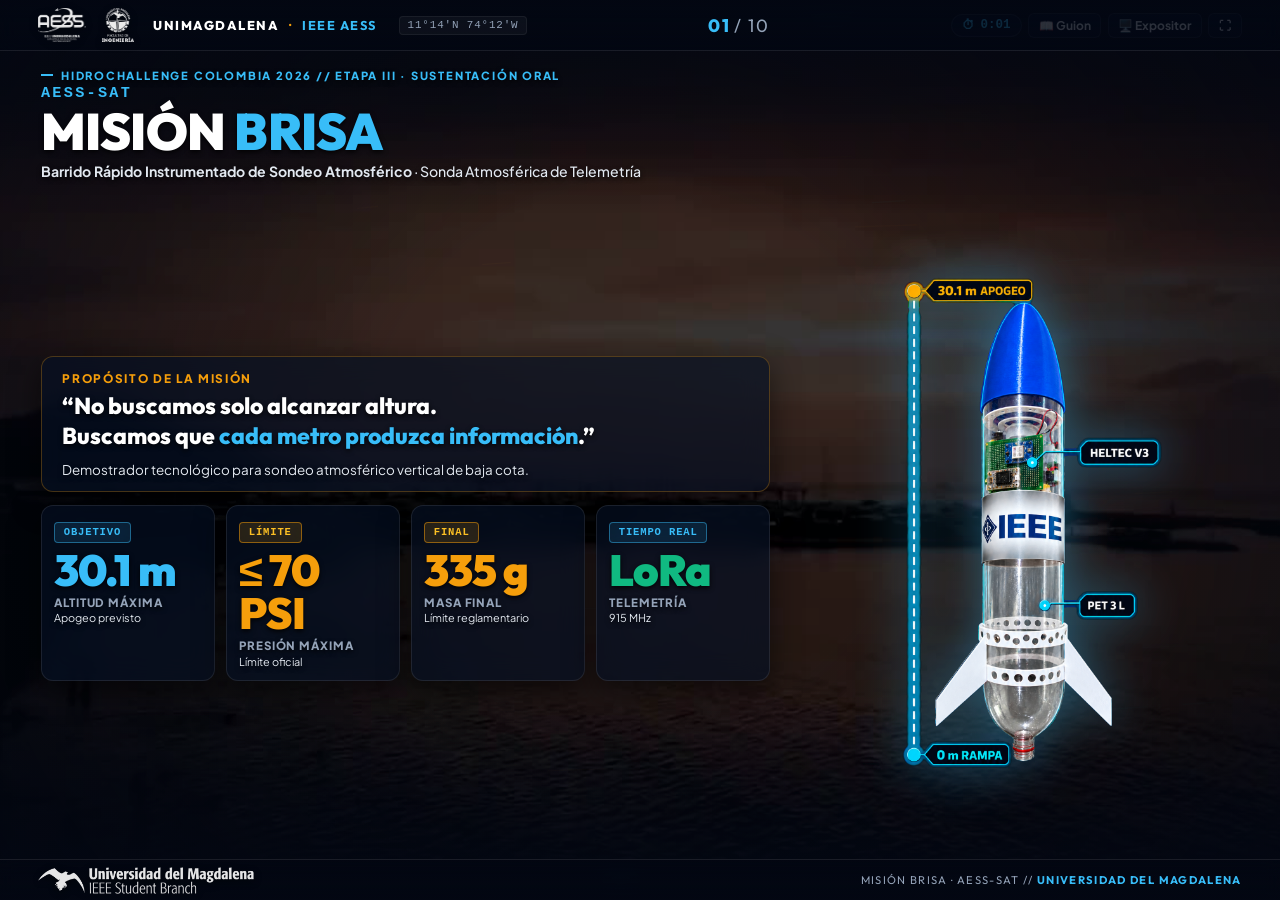
==== commit aa690ca7: "Esp Now" ====
--- a/index.html
+++ b/index.html
@@ -92,7 +92,7 @@
             <div style="display: grid; grid-template-columns: repeat(4, 1fr); gap: 0.7rem;">
               <div class="samaria-card" style="padding: 0.75rem;">
                 <div class="status-badge goal" style="margin-bottom: 0.3rem;">OBJETIVO</div>
-                <div class="giant-metric-num cyan">70 m</div>
+                <div class="giant-metric-num cyan">30.1 m</div>
                 <div class="giant-metric-label">Altitud Máxima</div>
                 <div class="giant-metric-sub">Apogeo previsto</div>
               </div>
@@ -106,7 +106,7 @@
 
               <div class="samaria-card" style="padding: 0.75rem;">
                 <div class="status-badge limit" style="margin-bottom: 0.3rem;">FINAL</div>
-                <div class="giant-metric-num gold">400 g</div>
+                <div class="giant-metric-num gold">335 g</div>
                 <div class="giant-metric-label">Masa Final</div>
                 <div class="giant-metric-sub">Límite reglamentario</div>
               </div>
@@ -115,35 +115,14 @@
                 <div class="status-badge goal" style="margin-bottom: 0.3rem;">TIEMPO REAL</div>
                 <div class="giant-metric-num" style="color: var(--accent-green);">LoRa</div>
                 <div class="giant-metric-label">Telemetría</div>
-                <div class="giant-metric-sub">Datos en vuelo</div>
-              </div>
-            </div>
-          </div>
-
-          <!-- Silueta Vectorial Flotante del AESS-SAT con Escala Vertical Informativa -->
-          <div style="display: flex; justify-content: center; align-items: center; height: 100%;">
-            <svg width="220" height="340" viewBox="0 0 140 320" style="filter: drop-shadow(0 0 15px rgba(56,189,248,0.25));">
-              <!-- Eje de Altitud Informativo -->
-              <line x1="25" y1="20" x2="25" y2="300" stroke="rgba(255,255,255,0.2)" stroke-dasharray="3,3" stroke-width="1.5" />
-              <circle cx="25" cy="25" r="4" fill="var(--accent-gold)" />
-              <text x="35" y="29" fill="var(--accent-gold)" font-family="'Outfit'" font-size="9" font-weight="800">70 m APOGEO</text>
-              
-              <circle cx="25" cy="295" r="4" fill="var(--accent-cyan)" />
-              <text x="35" y="298" fill="var(--accent-cyan)" font-family="'Outfit'" font-size="9" font-weight="800">0 m RAMPA</text>
-
-              <!-- Cohete -->
-              <g transform="translate(65, 75)">
-                <path d="M 15 0 C 7 35, 0 65, 0 80 L 30 80 C 30 65, 23 35, 15 0 Z" fill="#38bdf8" />
-                <rect x="0" y="80" width="30" height="35" fill="#04122e" stroke="#38bdf8" stroke-width="1.5" />
-                <text x="15" y="101" fill="#ffffff" font-size="6.5" font-family="'Outfit'" font-weight="900" text-anchor="middle">HELTEC V3</text>
-                <rect x="0" y="115" width="30" height="75" fill="rgba(56,189,248,0.18)" stroke="rgba(56,189,248,0.5)" stroke-width="1.5" rx="3" />
-                <rect x="2" y="155" width="26" height="33" fill="rgba(56,189,248,0.4)" rx="2" />
-                <text x="15" y="174" fill="#ffffff" font-size="7" font-family="'Outfit'" font-weight="800" text-anchor="middle">PET 3L</text>
-                <path d="M 0 160 L -14 195 L 0 190 Z" fill="#f59e0b" />
-                <path d="M 30 160 L 44 195 L 30 190 Z" fill="#f59e0b" />
-                <polygon points="9,190 21,190 24,198 6,198" fill="#94a3b8" />
-              </g>
-            </svg>
+                <div class="giant-metric-sub">915 MHz</div>
+              </div>
+            </div>
+          </div>
+
+          <!-- Silueta Real del AESS-SAT con Llamados de Ingeniería (Fondo Transparente) -->
+          <div style="display: flex; justify-content: center; align-items: center; height: 100%; position: relative;">
+            <img src="assets/img/cohete_slide_1.png" alt="AESS-SAT Cohete Experimental" style="max-height: clamp(340px, 62vh, 530px); width: auto; object-fit: contain; filter: drop-shadow(0 0 25px rgba(56, 189, 248, 0.45));">
           </div>
         </div>
       </section>
@@ -171,37 +150,16 @@
             <div>
               <div style="display: flex; justify-content: space-between; align-items: center; margin-bottom: 0.4rem;">
                 <div class="status-badge goal">ALCANCE EXPERIMENTAL REAL</div>
-                <span style="font-size: 0.72rem; color: var(--accent-cyan); font-family: var(--font-mono);">COTA VERTICAL: 0 – 70 m</span>
+                <span style="font-size: 0.72rem; color: var(--accent-cyan); font-family: var(--font-mono);">COTA VERTICAL: 0 – 30.1 m</span>
               </div>
               <p style="font-size: 0.86rem; color: var(--text-secondary); line-height: 1.4; text-shadow: var(--text-shadow-clean);">
-                Misión BRISA explora un <strong>perfil vertical instrumentado de hasta aproximadamente 70 metros</strong>. La Sierra Nevada (5.700 m a 42 km del mar) explica el contexto ambiental que inspira la misión; no se afirma medir el gradiente total hasta la cumbre.
+                Misión BRISA explora un <strong>perfil vertical instrumentado de hasta aproximadamente 30,1 metros</strong>. La Sierra Nevada (5.700 m a 42 km del mar) explica el contexto ambiental que inspira la misión; no se afirma medir el gradiente total hasta la cumbre.
               </p>
             </div>
 
-            <!-- Esquema Vectorial Costa - Sierra Nevada -->
+            <!-- Esquema Topográfico Real Costa - Sierra Nevada -->
             <div style="margin: 0.6rem 0;">
-              <svg id="svg-relief" viewBox="0 0 500 200" style="width: 100%; height: auto; border-radius: 8px; background: rgba(3, 8, 20, 0.65); border: 1px solid var(--border-subtle);">
-                <defs>
-                  <linearGradient id="mountainGrad" x1="0" y1="0" x2="1" y2="0">
-                    <stop offset="0%" stop-color="#064e3b" />
-                    <stop offset="70%" stop-color="#0f766e" />
-                    <stop offset="100%" stop-color="#e2e8f0" />
-                  </linearGradient>
-                </defs>
-                <path d="M 0 155 Q 50 153 100 155 L 100 200 L 0 200 Z" fill="#0369a1" opacity="0.8" />
-                <text x="14" y="180" fill="#38bdf8" font-size="9" font-family="'Outfit'" font-weight="800">MAR CARIBE (0 m)</text>
-                
-                <path d="M 100 155 C 180 150, 230 130, 310 90 C 370 65, 420 25, 470 10 L 500 10 L 500 200 L 100 200 Z" fill="url(#mountainGrad)" opacity="0.88" />
-                <polygon points="460,16 470,10 485,20 475,24" fill="#ffffff" />
-                <text x="345" y="22" fill="#ffffff" font-size="9" font-family="'Outfit'" font-weight="900">SIERRA NEVADA (5.700 m)</text>
-                
-                <text x="105" y="145" fill="#cbd5e1" font-size="8" font-family="'Outfit'" font-weight="700">SANTA MARTA</text>
-                
-                <!-- Vector de vuelo microperfil -->
-                <line x1="155" y1="155" x2="155" y2="95" stroke="#38bdf8" stroke-width="2.5" stroke-dasharray="3,3" />
-                <circle cx="155" cy="95" r="4" fill="#f59e0b" />
-                <text x="165" y="100" fill="#38bdf8" font-size="8" font-family="'Outfit'" font-weight="800">AESS-SAT (~70 m)</text>
-              </svg>
+              <img src="assets/img/imagen_slide_2.png" alt="Perfil Topográfico Santa Marta - Misión BRISA" style="width: 100%; border-radius: 8px; border: 1px solid var(--border-subtle); object-fit: contain; display: block; box-shadow: 0 4px 20px rgba(0,0,0,0.5);">
             </div>
 
             <div style="font-size: 0.72rem; color: var(--text-muted); text-shadow: var(--text-shadow-clean);">
@@ -265,100 +223,125 @@
 
         <div class="exploded-view-container">
           <!-- Columna Izquierda: Pila del Despiece Interactivo -->
-          <div class="samaria-card" style="display: flex; flex-direction: column; align-items: center; justify-content: center; height: 100%;">
-            <button class="action-btn" id="btn-toggle-explode" style="margin-bottom: 0.6rem; border-color: var(--accent-cyan); color: var(--accent-cyan);">
-              ⚡ Expandir / Contraer Despiece
-            </button>
+          <div class="samaria-card" style="display: flex; flex-direction: column; height: 100%; padding: 0.75rem 0.95rem; justify-content: space-between;">
+            <div style="display: flex; justify-content: space-between; align-items: center; margin-bottom: 0.35rem; padding-bottom: 0.35rem; border-bottom: 1px solid var(--border-subtle);">
+              <span style="font-family: var(--font-mono); font-size: 0.72rem; color: var(--accent-cyan); font-weight: 800; letter-spacing: 0.08em;">
+                DESPIECE AXIAL DEL COHETE
+              </span>
+              <button class="action-btn" id="btn-toggle-explode" style="font-size: 0.7rem; padding: 0.2rem 0.6rem; border-color: var(--accent-cyan); color: var(--accent-cyan);">
+                ⚡ Expandir / Contraer Despiece
+              </button>
+            </div>
 
             <div class="rocket-stage-stack" id="stage-stack">
               <div class="stage-part active" data-stage="ojiva">
-                <svg width="55" height="45" viewBox="0 0 60 50">
-                  <path d="M 30 0 C 15 25, 0 45, 0 50 L 60 50 C 60 45, 45 25, 30 0 Z" fill="#38bdf8" />
-                </svg>
-                <div class="stage-label-tag">01. OJIVA PARABÓLICA ROMA</div>
+                <div class="stage-img-wrapper">
+                  <img src="assets/img/ojiva.png" alt="Ojiva Parabólica Roma" class="stage-img">
+                </div>
+                <div class="stage-text-block">
+                  <div class="stage-label-title">01. OJIVA PARABÓLICA ROMA</div>
+                  <div class="stage-label-sub">Cono aerodinámico impreso en PLA · Protección bahía</div>
+                </div>
+                <div class="stage-indicator-arrow">›</div>
               </div>
 
               <div class="stage-part" data-stage="recup">
-                <svg width="55" height="30" viewBox="0 0 60 35">
-                  <rect x="0" y="0" width="60" height="35" rx="4" fill="#f59e0b" />
-                  <circle cx="30" cy="17" r="7" fill="#020612" />
-                </svg>
-                <div class="stage-label-tag">02. RECUPERACIÓN · MG90S + Ø75 cm</div>
+                <div class="stage-img-wrapper">
+                  <img src="assets/img/recuperacion.png" alt="Sistema de Recuperación" class="stage-img">
+                </div>
+                <div class="stage-text-block">
+                  <div class="stage-label-title">02. RECUPERACIÓN · MG90S + Ø75 CM</div>
+                  <div class="stage-label-sub">Eyección activa servomotor MG90S · Paracaídas Ø75 cm</div>
+                </div>
+                <div class="stage-indicator-arrow">›</div>
               </div>
 
               <div class="stage-part" data-stage="avionica">
-                <svg width="55" height="40" viewBox="0 0 60 45">
-                  <rect x="0" y="0" width="60" height="45" rx="4" fill="#0f766e" stroke="#38bdf8" stroke-width="2" />
-                  <text x="30" y="27" fill="#ffffff" font-size="9" font-family="'Outfit'" font-weight="900" text-anchor="middle">HELTEC V3</text>
-                </svg>
-                <div class="stage-label-tag">03. HELTEC WIFI LORA 32 V3</div>
+                <div class="stage-img-wrapper">
+                  <img src="assets/img/avionica.png" alt="Bahía de Aviónica" class="stage-img">
+                </div>
+                <div class="stage-text-block">
+                  <div class="stage-label-title">03. HELTEC WIFI LORA 32 V3</div>
+                  <div class="stage-label-sub">Computador ESP32-S3 + LoRa 915 MHz · Sensórica GY-91</div>
+                </div>
+                <div class="stage-indicator-arrow">›</div>
               </div>
 
               <div class="stage-part" data-stage="camara">
-                <svg width="55" height="65" viewBox="0 0 60 75">
-                  <rect x="0" y="0" width="60" height="75" rx="6" fill="rgba(56,189,248,0.2)" stroke="#38bdf8" stroke-width="2" />
-                  <text x="30" y="42" fill="#ffffff" font-size="9" font-family="'Outfit'" font-weight="800" text-anchor="middle">2× PET 3L</text>
-                </svg>
-                <div class="stage-label-tag">04. FUSELAJE · 2× PET 3 L</div>
+                <div class="stage-img-wrapper">
+                  <img src="assets/img/fuselaje.png" alt="Fuselaje Cámara de Propulsión" class="stage-img">
+                </div>
+                <div class="stage-text-block">
+                  <div class="stage-label-title">04. FUSELAJE · 2× PET 3 L</div>
+                  <div class="stage-label-sub">Cámara hidroneumática 3 L en serie · Presión ≤ 70 PSI</div>
+                </div>
+                <div class="stage-indicator-arrow">›</div>
               </div>
 
               <div class="stage-part" data-stage="aletas">
-                <svg width="90" height="35" viewBox="0 0 100 40">
-                  <polygon points="35,0 65,0 60,20 40,20" fill="#94a3b8" />
-                  <polygon points="35,0 10,35 35,30" fill="#f59e0b" />
-                  <polygon points="65,0 90,35 65,30" fill="#f59e0b" />
-                </svg>
-                <div class="stage-label-tag">05. 3 ALETAS TRAPEZOIDALES (120°)</div>
+                <div class="stage-img-wrapper">
+                  <img src="assets/img/aletas.png" alt="Empenaje 3 Aletas" class="stage-img">
+                </div>
+                <div class="stage-text-block">
+                  <div class="stage-label-title">05. 3 ALETAS TRAPEZOIDALES (120°)</div>
+                  <div class="stage-label-sub">Empenaje pasivo simétrico · Margen estático ≈ 1,17 cal</div>
+                </div>
+                <div class="stage-indicator-arrow">›</div>
               </div>
             </div>
           </div>
 
           <!-- Columna Derecha: Detalle Técnico + Auditoría de Masa -->
-          <div style="display: flex; flex-direction: column; gap: 0.8rem; height: 100%; justify-content: space-between;">
-            <div class="samaria-card" style="flex: 1;">
-              <div class="status-badge goal" id="stage-badge" style="margin-bottom: 0.4rem;">MÓDULO SELECCIONADO</div>
-              <h3 id="stage-title" style="font-family: var(--font-title); font-size: 1.35rem; color: #ffffff; margin-bottom: 0.3rem;">
-                Ojiva Parabólica Roma 3D
-              </h3>
-              <p id="stage-desc" style="font-size: 0.86rem; color: var(--text-secondary); line-height: 1.4;">
-                Cono de baja resistencia aerodinámica impreso en PLA. Protege la bahía de aviónica y aloja el mecanismo de destrabe.
-              </p>
-              <div style="display: grid; grid-template-columns: 1fr 1fr; gap: 0.8rem; margin-top: 0.8rem;">
-                <div style="background: rgba(0,0,0,0.35); padding: 0.5rem 0.8rem; border-radius: 6px;">
-                  <div style="font-size: 0.7rem; color: var(--text-muted); text-transform: uppercase;">Material / Tecnología:</div>
-                  <div id="stage-spec1" style="font-weight: 800; color: var(--accent-cyan); font-size: 0.9rem;">PLA FDM</div>
-                </div>
-                <div style="background: rgba(0,0,0,0.35); padding: 0.5rem 0.8rem; border-radius: 6px;">
-                  <div style="font-size: 0.7rem; color: var(--text-muted); text-transform: uppercase;">Función:</div>
-                  <div id="stage-spec2" style="font-weight: 800; color: var(--accent-gold); font-size: 0.9rem;">Protección / Integración</div>
+          <div style="display: flex; flex-direction: column; gap: 0.75rem; height: 100%; justify-content: space-between;">
+            <div class="samaria-card" style="flex: 1.25; display: flex; flex-direction: column; justify-content: space-between; padding: 0.9rem 1.1rem;">
+              <div>
+                <div class="status-badge goal" id="stage-badge" style="margin-bottom: 0.35rem;">01. AERODINÁMICA // PROA</div>
+                <h3 id="stage-title" style="font-family: var(--font-title); font-size: clamp(1.2rem, 1.55vw, 1.45rem); color: #ffffff; margin-bottom: 0.3rem;">
+                  Ojiva Parabólica Roma 3D
+                </h3>
+                <p id="stage-desc" style="font-size: 0.86rem; color: var(--text-secondary); line-height: 1.45;">
+                  Cono de baja resistencia aerodinámica impreso en PLA. Protege la bahía de aviónica y aloja el mecanismo de destrabe.
+                </p>
+              </div>
+              <div style="display: grid; grid-template-columns: 1fr 1fr; gap: 0.75rem; margin-top: 0.6rem;">
+                <div style="background: rgba(0,0,0,0.4); padding: 0.55rem 0.8rem; border-radius: 6px; border: 1px solid rgba(255,255,255,0.06);">
+                  <div style="font-size: 0.68rem; color: var(--text-muted); text-transform: uppercase;">Material / Tecnología:</div>
+                  <div id="stage-spec1" style="font-weight: 800; color: var(--accent-cyan); font-size: 0.88rem; margin-top: 0.15rem;">PLA FDM</div>
+                </div>
+                <div style="background: rgba(0,0,0,0.4); padding: 0.55rem 0.8rem; border-radius: 6px; border: 1px solid rgba(255,255,255,0.06);">
+                  <div style="font-size: 0.68rem; color: var(--text-muted); text-transform: uppercase;">Función Principal:</div>
+                  <div id="stage-spec2" style="font-weight: 800; color: var(--accent-gold); font-size: 0.88rem; margin-top: 0.15rem;">Protección / Integración</div>
                 </div>
               </div>
             </div>
 
             <!-- Parámetros Físicos y Límites Oficiales -->
-            <div class="samaria-card" style="padding: 0.85rem 1.2rem;">
+            <div class="samaria-card" style="padding: 0.8rem 1.1rem; flex: 0.95; display: flex; flex-direction: column; justify-content: space-between;">
               <div style="display: flex; justify-content: space-between; align-items: center;">
-                <span style="font-size: 0.74rem; font-weight: 800; color: var(--text-muted); text-transform: uppercase;">
+                <span style="font-size: 0.74rem; font-weight: 800; color: var(--text-muted); text-transform: uppercase; letter-spacing: 0.08em;">
                   DIMENSIONES Y MASA DEL VEHÍCULO
                 </span>
                 <span class="status-badge limit">LÍMITE REGLAMENTARIO</span>
               </div>
-              <div style="display: grid; grid-template-columns: repeat(3, 1fr); gap: 0.6rem; margin: 0.5rem 0;">
-                <div>
-                  <div style="font-size: 0.68rem; color: var(--text-muted); text-transform: uppercase;">Masa Final:</div>
-                  <div style="font-size: 1.4rem; font-weight: 900; color: var(--accent-gold);">400 g</div>
-                </div>
-                <div>
-                  <div style="font-size: 0.68rem; color: var(--text-muted); text-transform: uppercase;">Altura Total:</div>
-                  <div style="font-size: 1.4rem; font-weight: 900; color: #ffffff;">65 cm</div>
-                </div>
-                <div>
-                  <div style="font-size: 0.68rem; color: var(--text-muted); text-transform: uppercase;">Diámetro:</div>
-                  <div style="font-size: 1.4rem; font-weight: 900; color: var(--accent-cyan);">12 cm</div>
-                </div>
-              </div>
-              <div style="font-size: 0.74rem; color: var(--text-secondary); line-height: 1.3; border-top: 1px solid var(--border-subtle); padding-top: 0.35rem;">
-                <strong>Límites Oficiales Hidrochallenge:</strong> 400 g masa máxima seca · 100 cm altura máxima · 12 cm diámetro.
+              <div style="display: grid; grid-template-columns: repeat(3, 1fr); gap: 0.6rem; margin: 0.4rem 0;">
+                <div style="background: rgba(0,0,0,0.3); padding: 0.4rem 0.6rem; border-radius: 6px; border: 1px solid rgba(245, 158, 11, 0.2);">
+                  <div style="font-size: 0.66rem; color: var(--text-muted); text-transform: uppercase;">Masa Final:</div>
+                  <div style="font-size: 1.45rem; font-weight: 900; color: var(--accent-gold); line-height: 1.1;">335 g</div>
+                  <div style="font-size: 0.62rem; color: var(--accent-gold); opacity: 0.85;">Límite: ≤ 400 g</div>
+                </div>
+                <div style="background: rgba(0,0,0,0.3); padding: 0.4rem 0.6rem; border-radius: 6px; border: 1px solid rgba(255, 255, 255, 0.08);">
+                  <div style="font-size: 0.66rem; color: var(--text-muted); text-transform: uppercase;">Altura Total:</div>
+                  <div style="font-size: 1.45rem; font-weight: 900; color: #ffffff; line-height: 1.1;">65 cm</div>
+                  <div style="font-size: 0.62rem; color: var(--text-muted);">Límite: ≤ 100 cm</div>
+                </div>
+                <div style="background: rgba(0,0,0,0.3); padding: 0.4rem 0.6rem; border-radius: 6px; border: 1px solid rgba(56, 189, 248, 0.2);">
+                  <div style="font-size: 0.66rem; color: var(--text-muted); text-transform: uppercase;">Diámetro:</div>
+                  <div style="font-size: 1.45rem; font-weight: 900; color: var(--accent-cyan); line-height: 1.1;">12 cm</div>
+                  <div style="font-size: 0.62rem; color: var(--accent-cyan); opacity: 0.85;">Calibre de ref.</div>
+                </div>
+              </div>
+              <div style="font-size: 0.72rem; color: var(--text-secondary); line-height: 1.3; border-top: 1px solid var(--border-subtle); padding-top: 0.35rem;">
+                <strong>Límites Oficiales Hidrochallenge:</strong> ≤ 400 g masa máxima seca · 100 cm altura máxima · 12 cm diámetro.
               </div>
             </div>
           </div>
@@ -434,25 +417,9 @@
               </p>
             </div>
 
-            <!-- Esquema Horizontal de Estabilidad CG y CP -->
-            <div style="background: rgba(3, 8, 20, 0.6); border-radius: 10px; padding: 0.8rem; margin: 0.5rem 0; border: 1px solid var(--border-subtle);">
-              <svg viewBox="0 0 360 85" style="width: 100%; height: auto;">
-                <line x1="20" y1="42" x2="340" y2="42" stroke="rgba(255,255,255,0.2)" stroke-dasharray="3,3" />
-                <path d="M 40 42 L 90 22 L 300 22 L 320 12 L 320 72 L 300 62 L 90 62 Z" fill="none" stroke="#38bdf8" stroke-width="1.8" />
-                
-                <!-- CG -->
-                <circle cx="150" cy="42" r="5" fill="#f59e0b" />
-                <line x1="150" y1="14" x2="150" y2="70" stroke="#f59e0b" stroke-width="1.5" />
-                <text x="150" y="10" fill="#f59e0b" font-size="8.5" font-family="'Outfit'" font-weight="900" text-anchor="middle">CG · 28 cm</text>
-                
-                <!-- CP -->
-                <circle cx="230" cy="42" r="5" fill="#38bdf8" />
-                <line x1="230" y1="14" x2="230" y2="70" stroke="#38bdf8" stroke-width="1.5" />
-                <text x="230" y="80" fill="#38bdf8" font-size="8.5" font-family="'Outfit'" font-weight="900" text-anchor="middle">CP · 42 cm</text>
-                
-                <!-- Margen Estático -->
-                <line x1="155" y1="42" x2="225" y2="42" stroke="#10b981" stroke-width="2.5" />
-              </svg>
+            <!-- Esquema Real de Estabilidad: CG 28 cm, CP 42 cm, Margen Estático (Horizontal) -->
+            <div style="background: rgba(3, 8, 20, 0.55); border-radius: 10px; padding: 0.6rem 0.9rem; margin: 0.4rem 0; border: 1px solid var(--border-subtle); display: flex; justify-content: center; align-items: center; min-height: 140px;">
+              <img src="assets/img/cohete_slide_4.png" alt="Esquema Real de Estabilidad Pasiva: CG 28 cm, CP 42 cm, Margen Estático ≈ 1.17 calibres" style="width: 100%; max-height: clamp(125px, 18vh, 165px); object-fit: contain; filter: drop-shadow(0 4px 16px rgba(0,0,0,0.65));">
             </div>
 
             <div style="display: flex; justify-content: space-between; align-items: center; border-top: 1px solid var(--border-subtle); padding-top: 0.4rem;">
@@ -529,15 +496,15 @@
                 <div style="font-size: 0.72rem; color: var(--text-muted);">Latitud y Longitud para rescate</div>
               </div>
 
-              <div class="arch-sensor-card sensor-toggle-btn" data-sensor="microsd">
+              <div class="arch-sensor-card sensor-toggle-btn" data-sensor="esp32cam">
                 <div style="display: flex; justify-content: space-between; align-items: center;">
-                  <span class="arch-node-bus-tag">BUS SPI</span>
-                  <span class="status-badge goal" style="font-size: 0.6rem; padding: 0.1rem 0.35rem;">RESPALDO</span>
+                  <span class="arch-node-bus-tag">OV2640</span>
+                  <span class="status-badge goal" style="font-size: 0.6rem; padding: 0.1rem 0.35rem;">VIDEO</span>
                 </div>
                 <div style="font-family: var(--font-title); font-size: 0.92rem; font-weight: 800; color: #ffffff; margin-top: 0.2rem;">
-                  microSD · Memoria Local
-                </div>
-                <div style="font-size: 0.72rem; color: var(--text-muted);">Registro de datos no volátil a bordo</div>
+                  ESP32-CAM · Cámara a Bordo
+                </div>
+                <div style="font-size: 0.72rem; color: var(--text-muted);">Captura de video del vuelo</div>
               </div>
 
               <div class="arch-sensor-card sensor-toggle-btn" data-sensor="lora">
@@ -549,6 +516,17 @@
                   LoRa 915 MHz
                 </div>
                 <div style="font-size: 0.72rem; color: var(--text-muted);">Transmisión a segunda Heltec en tierra</div>
+              </div>
+
+              <div class="arch-sensor-card sensor-toggle-btn" data-sensor="espnow" style="grid-column: 1 / -1;">
+                <div style="display: flex; justify-content: space-between; align-items: center;">
+                  <span class="arch-node-bus-tag">2,4 GHz</span>
+                  <span class="status-badge goal" style="font-size: 0.6rem; padding: 0.1rem 0.35rem;">ENLACE ADICIONAL</span>
+                </div>
+                <div style="font-family: var(--font-title); font-size: 0.92rem; font-weight: 800; color: #ffffff; margin-top: 0.2rem;">
+                  ESP-NOW · Estación Terrena ↔ ESP32-CAM + Heltec
+                </div>
+                <div style="font-size: 0.72rem; color: var(--text-muted);">La estación terrena envía datos a la ESP32-CAM y a la Heltec para ampliar la telemetría</div>
               </div>
             </div>
           </div>
@@ -559,7 +537,7 @@
               <div style="display: flex; justify-content: space-between; align-items: center; margin-bottom: 0.4rem;">
                 <span class="status-badge goal" id="sensor-detail-badge">CICLO DE VIDA DEL DATO</span>
                 <span style="font-family: var(--font-mono); font-size: 0.72rem; color: var(--accent-cyan);" id="sensor-freq">
-                  LoRa 915 MHz + microSD
+                  LoRa 915 MHz + ESP-NOW + ESP32-CAM
                 </span>
               </div>
 
@@ -571,34 +549,39 @@
                   Adquisición, Procesamiento y Telemetría
                 </div>
                 <p id="sensor-desc" style="font-size: 0.8rem; color: var(--text-secondary); margin: 0.35rem 0; line-height: 1.35;">
-                  GY-91 y GPS adquieren las variables. La Heltec procesa y transmite por LoRa 915 MHz, mientras la microSD conserva una copia local.
+                  GY-91 y GPS adquieren las variables. La Heltec procesa y transmite por LoRa 915 MHz, mientras la ESP32-CAM graba el video del vuelo. La estación terrena se comunica además por ESP-NOW con la ESP32-CAM y la Heltec.
                 </p>
                 <div style="background: rgba(0,0,0,0.35); padding: 0.35rem 0.6rem; border-radius: 6px; font-size: 0.72rem; margin-top: 0.35rem;">
                   <span style="color: var(--text-muted);">Variables:</span> <strong id="sensor-vars" style="color: var(--accent-gold);">Altitud · Temperatura · Presión · Acc XYZ · Latitud · Longitud</strong>
                 </div>
               </div>
 
-              <!-- Miniatura Discreta del Esquemático Real de Aviónica -->
-              <div class="schematic-thumb-card" id="btn-open-schematic" title="Click para ampliar esquemático (o presiona B4)">
-                <div class="schematic-thumb-preview">
-                  <img src="assets/img/esquematico_avionica.jpg" alt="Esquemático Eléctrico Aviónica AESS UNIMAGDALENA">
-                  <div class="schematic-thumb-overlay">
-                    <span style="font-size: 0.72rem; font-weight: 800; color: #ffffff; letter-spacing: 0.05em; background: rgba(3,8,20,0.85); padding: 0.2rem 0.6rem; border-radius: 4px; border: 1px solid var(--border-cyan);">🔍 AMPLIAR ESQUEMÁTICO</span>
+              <!-- Acceso Interactivo Dual: Esquemático Real + Dashboard Telemétrico -->
+              <div style="display: grid; grid-template-columns: 1fr 1fr; gap: 0.55rem; margin-top: 0.5rem;">
+                <div class="schematic-thumb-card" id="btn-open-schematic" title="Click para ampliar esquemático (o presiona B4)" style="margin: 0; padding: 0.35rem 0.5rem; background: rgba(3, 8, 20, 0.7); border: 1px solid var(--border-cyan); border-radius: 8px; cursor: pointer;">
+                  <div style="display: flex; justify-content: space-between; align-items: center; margin-bottom: 0.2rem;">
+                    <span style="font-family: var(--font-title); font-size: 0.68rem; font-weight: 800; color: var(--accent-cyan); letter-spacing: 0.05em;">ESQUEMÁTICO</span>
+                    <span style="font-size: 0.58rem; color: #ffffff; background: rgba(56,189,248,0.2); padding: 0.05rem 0.3rem; border-radius: 3px; font-family: var(--font-mono);">AMPLIAR</span>
                   </div>
-                </div>
-                <div style="display: flex; justify-content: space-between; align-items: center; margin-top: 0.35rem;">
-                  <span style="font-family: var(--font-title); font-size: 0.72rem; font-weight: 800; color: var(--accent-cyan); letter-spacing: 0.06em;">
-                    ESQUEMÁTICO REAL DE AVIÓNICA
-                  </span>
-                  <span style="font-size: 0.66rem; color: var(--accent-gold); font-family: var(--font-mono); font-weight: 700;">
-                    B4 · Ver arquitectura eléctrica
-                  </span>
+                  <div class="schematic-thumb-preview" style="height: 48px;">
+                    <img src="assets/img/esquematico_avionica.jpg" alt="Esquemático Eléctrico Aviónica AESS UNIMAGDALENA" style="width: 100%; height: 100%; object-fit: cover;">
+                  </div>
+                </div>
+
+                <div class="schematic-thumb-card" id="btn-open-dashboard" title="Click para ampliar dashboard telemétrico (o presiona B4)" style="margin: 0; padding: 0.35rem 0.5rem; background: rgba(3, 8, 20, 0.7); border: 1px solid rgba(245, 158, 11, 0.45); border-radius: 8px; cursor: pointer;">
+                  <div style="display: flex; justify-content: space-between; align-items: center; margin-bottom: 0.2rem;">
+                    <span style="font-family: var(--font-title); font-size: 0.68rem; font-weight: 800; color: var(--accent-gold); letter-spacing: 0.05em;">DASHBOARD LORA</span>
+                    <span style="font-size: 0.58rem; color: #ffffff; background: rgba(245,158,11,0.25); padding: 0.05rem 0.3rem; border-radius: 3px; font-family: var(--font-mono);">AMPLIAR</span>
+                  </div>
+                  <div class="schematic-thumb-preview" style="height: 48px;">
+                    <img src="assets/img/dashboard_telemetria.jpg" alt="Dashboard Telemetría Estación Terrena" style="width: 100%; height: 100%; object-fit: cover;">
+                  </div>
                 </div>
               </div>
             </div>
 
             <div style="border-top: 1px solid var(--border-subtle); padding-top: 0.35rem; font-size: 0.72rem; color: var(--text-secondary); display: flex; justify-content: space-between; align-items: center;">
-              <span><strong>Estación Terrena:</strong> Segunda Heltec + Laptop en tiempo real.</span>
+              <span><strong>Estación Terrena:</strong> Segunda Heltec + Laptop · LoRa + ESP-NOW en tiempo real.</span>
               <span class="status-badge valid" style="font-size: 0.62rem; padding: 0.1rem 0.4rem;">CIRCUITO VERIFICADO</span>
             </div>
           </div>
@@ -701,11 +684,11 @@
               <div style="display: flex; flex-direction: column; gap: 0.6rem; margin: 0.7rem 0;">
                 <div class="samaria-card" style="padding: 0.7rem;">
                   <div style="display: flex; justify-content: space-between; align-items: center;">
-                    <div class="giant-metric-num cyan" style="font-size: clamp(1.8rem, 2.4vw, 2.2rem);">≈ 5,2 m/s</div>
-                    <span class="status-badge goal">VELOCIDAD</span>
+                    <div class="giant-metric-num cyan" style="font-size: clamp(1.8rem, 2.4vw, 2.2rem);">3,4 m/s</div>
+                    <span class="status-badge goal">ATERRIZAJE</span>
                   </div>
-                  <div class="giant-metric-label">Velocidad Media de Descenso</div>
-                  <div class="giant-metric-sub">Descenso medio considerado para la misión</div>
+                  <div class="giant-metric-label">Velocidad de Llegada a Tierra</div>
+                  <div class="giant-metric-sub">Despliegue a 4,52 m/s · Ø75 cm</div>
                 </div>
 
                 <div class="samaria-card" style="padding: 0.7rem;">
@@ -717,7 +700,7 @@
             </div>
 
             <div style="font-size: 0.72rem; color: var(--text-muted); border-top: 1px solid var(--border-subtle); padding-top: 0.4rem;">
-              * Descenso medio considerado para la misión: ≈5,2 m/s.
+              * Velocidad del vehículo al desplegar: 4,52 m/s · Velocidad de llegada a tierra: 3,4 m/s.
             </div>
           </div>
         </div>
@@ -750,13 +733,13 @@
           </button>
 
           <div class="sim-slider-container">
-            <input type="range" class="sim-time-slider" id="sim-time-slider" min="0" max="24" step="0.1" value="0">
+            <input type="range" class="sim-time-slider" id="sim-time-slider" min="0" max="11.3" step="0.1" value="0">
             <div class="sim-time-clock" id="sim-time-clock">T+0.0s</div>
           </div>
 
           <div style="display: flex; gap: 0.4rem;">
             <button class="action-btn active" id="filter-alt" style="font-size: 0.72rem; border-color: var(--accent-cyan); color: var(--accent-cyan);">● Altitud Z(t)</button>
-            <button class="action-btn active" id="filter-pres" style="font-size: 0.72rem; border-color: #ffffff; color: #ffffff;">● Presión P(t)</button>
+            <button class="action-btn active" id="filter-vel" style="font-size: 0.72rem; border-color: #ffffff; color: #ffffff;">● Velocidad Vz(t)</button>
             <button class="action-btn active" id="filter-acc" style="font-size: 0.72rem; border-color: var(--accent-gold); color: var(--accent-gold);">● Aceleración aZ(t)</button>
           </div>
         </div>
@@ -765,21 +748,18 @@
         <div class="flight-sim-wrapper">
           <div class="vertical-flight-track">
             <div class="track-axis"></div>
-            <div class="track-marker" style="top: 15px;">70m (Apogeo)</div>
-            <div class="track-marker" style="top: 32%;">50m</div>
-            <div class="track-marker" style="top: 52%;">35m</div>
-            <div class="track-marker" style="top: 72%;">15m</div>
+            <div class="track-marker" style="top: 15px;">30.1m (Apogeo)</div>
+            <div class="track-marker" style="top: 25%;">22.5m</div>
+            <div class="track-marker" style="top: 50%;">15m</div>
+            <div class="track-marker" style="top: 75%;">7.5m</div>
             <div class="track-marker" style="bottom: 25px;">0m (Rampa)</div>
 
             <div class="sim-rocket-sprite" id="sim-rocket-sprite">
-              <svg width="24" height="42" viewBox="0 0 28 50">
-                <path d="M 14 0 C 8 15, 2 28, 2 35 L 26 35 C 26 28, 20 15, 14 0 Z" fill="#38bdf8" />
-                <rect x="5" y="35" width="18" height="15" fill="#f59e0b" rx="2" />
-              </svg>
-              <div id="sim-chute-icon" style="opacity: 0; font-size: 1.2rem; transition: opacity 0.2s ease;">🪂</div>
-            </div>
-
-            <div style="position: absolute; bottom: 6px; width: 100%; text-align: center; font-size: 0.68rem; color: var(--accent-cyan); font-weight: 800;">
+              <img id="sim-rocket-ascent" src="assets/img/cohete_slide_7.png" alt="AESS-SAT Ascenso" style="height: 52px; width: auto; object-fit: contain; filter: drop-shadow(0 0 10px rgba(56,189,248,0.6)); display: block;">
+              <img id="sim-rocket-descent" src="assets/img/cohete_slide_7_chute.png" alt="AESS-SAT Descenso con Paracaídas" style="height: 72px; width: auto; object-fit: contain; filter: drop-shadow(0 0 10px rgba(245,158,11,0.6)); display: none;">
+            </div>
+
+            <div style="position: absolute; bottom: 8px; width: 100%; text-align: center; font-size: 0.65rem; letter-spacing: 0.04em; color: var(--accent-cyan); font-weight: 800;">
               PERFIL VERTICAL
             </div>
           </div>
@@ -861,8 +841,8 @@
               <div class="criteria-cat-num">01. CRITERIO</div>
               <h4 class="criteria-title">Masa y Talla</h4>
               <div class="criteria-value-box">
-                <div class="criteria-val" style="color: var(--accent-cyan);">400 g</div>
-                <div style="font-size: 0.72rem; color: var(--text-muted);">Límite: <strong>400 g</strong></div>
+                <div class="criteria-val" style="color: var(--accent-cyan);">335 g</div>
+                <div style="font-size: 0.72rem; color: var(--text-muted);">Límite: <strong>≤ 400 g</strong></div>
                 <div style="font-size: 0.72rem; color: var(--text-muted); margin-top: 0.15rem;">Altura: <strong>65 cm</strong> · Ø: <strong>12 cm</strong></div>
               </div>
             </div>
@@ -895,7 +875,7 @@
               <div class="criteria-value-box">
                 <div class="criteria-val" style="color: var(--accent-cyan); font-size: 1.15rem;">915 MHz</div>
                 <div style="font-size: 0.72rem; color: var(--text-muted);">Heltec WiFi LoRa 32 V3</div>
-                <div style="font-size: 0.72rem; color: var(--text-muted); margin-top: 0.15rem;">Estación terrena + Laptop</div>
+                <div style="font-size: 0.72rem; color: var(--text-muted); margin-top: 0.15rem;">+ ESP-NOW 2,4 GHz a estación terrena</div>
               </div>
             </div>
             <div class="criteria-status-box">
@@ -909,9 +889,9 @@
               <div class="criteria-cat-num">04. CRITERIO</div>
               <h4 class="criteria-title">Recuperación</h4>
               <div class="criteria-value-box">
-                <div class="criteria-val" style="color: var(--accent-cyan); font-size: 1.15rem;">≈ 5,2 m/s</div>
+                <div class="criteria-val" style="color: var(--accent-cyan); font-size: 1.15rem;">3,4 m/s</div>
                 <div style="font-size: 0.72rem; color: var(--text-muted);">Paracaídas circular <strong>Ø75 cm</strong></div>
-                <div style="font-size: 0.72rem; color: var(--text-muted); margin-top: 0.15rem;">Servomotor MG90S</div>
+                <div style="font-size: 0.72rem; color: var(--text-muted); margin-top: 0.15rem;">Despliegue a 4,52 m/s · MG90S</div>
               </div>
             </div>
             <div class="criteria-status-box">
@@ -927,7 +907,7 @@
               <div class="criteria-value-box">
                 <div class="criteria-val" style="color: var(--accent-cyan); font-size: 1.15rem;">6 Variables</div>
                 <div style="font-size: 0.72rem; color: var(--text-muted);">GY-91 + GPS NEO-M8N</div>
-                <div style="font-size: 0.72rem; color: var(--text-muted); margin-top: 0.15rem;">microSD + LoRa en vivo</div>
+                <div style="font-size: 0.72rem; color: var(--text-muted); margin-top: 0.15rem;">LoRa en vivo + video ESP32-CAM</div>
               </div>
             </div>
             <div class="criteria-status-box">
@@ -975,7 +955,7 @@
                   <span class="status-badge measured">VALIDADO</span>
                 </div>
                 <div style="font-size: 0.78rem; color: var(--text-secondary); margin-top: 0.25rem;">
-                  <strong>Estructura:</strong> 2 botellas PET de 3 L en serie, masa final de <strong>400 g</strong>, altura total de <strong>65 cm</strong> y diámetro de <strong>12 cm</strong>.
+                  <strong>Estructura:</strong> 2 botellas PET de 3 L en serie, masa final de <strong>335 g</strong>, altura total de <strong>65 cm</strong> y diámetro de <strong>12 cm</strong>.
                 </div>
               </div>
 
@@ -995,7 +975,7 @@
                   <span class="status-badge measured">VALIDADO</span>
                 </div>
                 <div style="font-size: 0.78rem; color: var(--text-secondary); margin-top: 0.25rem;">
-                  <strong>Mecanismo:</strong> Liberación activa por servomotor MG90S y paracaídas circular de <strong>Ø75 cm</strong> con velocidad de descenso de <strong>≈ 5,2 m/s</strong>.
+                  <strong>Mecanismo:</strong> Liberación activa por servomotor MG90S y paracaídas circular de <strong>Ø75 cm</strong> con velocidad al despliegue de <strong>4,52 m/s</strong> y aterrizaje a <strong>3,4 m/s</strong>.
                 </div>
               </div>
             </div>
@@ -1021,7 +1001,7 @@
                 <div style="display: flex; gap: 0.6rem; align-items: flex-start;">
                   <span style="color: var(--accent-cyan); font-weight: 900;">02</span>
                   <div style="font-size: 0.82rem; color: var(--text-secondary);">
-                    <strong>Cruce de datos transmitidos y almacenados:</strong> Comparar el enlace LoRa 915 MHz frente al registro completo en microSD.
+                    <strong>Cruce de telemetría y video de vuelo:</strong> Contrastar los datos del enlace LoRa 915 MHz con el video grabado por la ESP32-CAM.
                   </div>
                 </div>
 
@@ -1105,15 +1085,15 @@
         </div>
 
         <!-- Módulo QR de Acceso al Sitio Web Oficial en Esquina Inferior Derecha -->
-        <a class="slide10-qr-card" href="https://mcangen.github.io/TelePatin/index.html" target="_blank" rel="noopener" title="Escanear o clic para abrir sitio web oficial">
+        <a class="slide10-qr-card" href="https://mcangen.github.io/TelePatin/index.html" target="_blank" rel="noopener" title="Escanear o clic para abrir documentación oficial">
           <div class="qr-img-box">
-            <img src="assets/img/qr_telepatin.png" alt="QR Sitio Web Oficial AESS-SAT">
+            <img src="assets/img/qr_telepatin.png" alt="QR Documentación Oficial AESS-SAT">
           </div>
           <div style="margin-top: 0.35rem; font-family: var(--font-title); font-size: 0.72rem; font-weight: 800; color: var(--accent-cyan); letter-spacing: 0.06em; text-align: center;">
-            SITIO WEB OFICIAL
+            DOCUMENTACIÓN DEL PROYECTO
           </div>
           <div style="font-size: 0.62rem; color: var(--text-muted); font-family: var(--font-mono); text-align: center;">
-            mcangen.github.io/TelePatin
+            Escanea para explorar AESS-SAT
           </div>
         </a>
       </section>
@@ -1179,7 +1159,7 @@
                 <tr style="border-top: 2px solid var(--accent-cyan); font-size: 0.95rem;">
                   <td style="padding: 0.6rem 0; font-weight: 900; color: #ffffff;">TOTAL MASA FINAL</td>
                   <td style="color: var(--text-muted);">Masa seca total del vehículo</td>
-                  <td style="text-align: right; color: var(--accent-cyan); font-weight: 900; font-size: 1.15rem;">400 g</td>
+                  <td style="text-align: right; color: var(--accent-cyan); font-weight: 900; font-size: 1.15rem;">335 g</td>
                 </tr>
               </tbody>
             </table>
@@ -1195,7 +1175,7 @@
                 El vehículo experimental AESS-SAT fue dimensionado estrictamente bajo el reglamento de Hidrochallenge Colombia 2026:
               </p>
               <ul style="font-size: 0.8rem; color: var(--text-secondary); margin: 0.6rem 0 0 1.2rem; line-height: 1.45;">
-                <li><strong>Masa final:</strong> 400 g (Límite reglamentario: 400 g).</li>
+                <li><strong>Masa final:</strong> 335 g (Límite reglamentario: ≤ 400 g).</li>
                 <li><strong>Altura total:</strong> 65 cm.</li>
                 <li><strong>Diámetro de fuselaje:</strong> 12 cm.</li>
                 <li><strong>Etapas:</strong> 1 etapa hidroneumática.</li>
@@ -1203,7 +1183,7 @@
             </div>
             <div style="background: rgba(0, 240, 255, 0.12); border: 1px solid var(--border-cyan); padding: 0.7rem; border-radius: 8px;">
               <div style="font-size: 0.72rem; color: var(--accent-cyan); font-weight: 800; text-transform: uppercase;">Estado Reglamentario:</div>
-              <div style="font-size: 1.2rem; font-weight: 900; color: #ffffff;">Masa Final: 400 g (CUMPLE)</div>
+              <div style="font-size: 1.2rem; font-weight: 900; color: #ffffff;">Masa Final: 335 g (CUMPLE)</div>
             </div>
           </div>
         </div>
@@ -1272,7 +1252,7 @@
             RECUPERACIÓN: <span class="highlight-cyan">ECUACIÓN DE DESCENSO</span>
           </h2>
           <p class="slide-subtitle-clean">
-            Modelo de equilibrio de fuerzas aerodinámicas y velocidad media de descenso.
+            Modelo de dinámica de descenso, velocidad al despliegue y aterrizaje.
           </p>
         </div>
 
@@ -1287,7 +1267,7 @@
               </div>
             </div>
             <div style="display: grid; grid-template-columns: 1fr 1fr; gap: 0.6rem; font-size: 0.82rem; color: var(--text-secondary);">
-              <div>• Masa final (m): <strong>0.400 kg</strong></div>
+              <div>• Masa final (m): <strong>0.335 kg</strong></div>
               <div>• Gravedad local (g): <strong>9.78 m/s²</strong></div>
               <div>• Densidad del aire (ρ): <strong>1.18 kg/m³</strong> (0m, 30°C)</div>
               <div>• Coef. arrastre (C_d): <strong>1.5</strong> (circular)</div>
@@ -1295,7 +1275,7 @@
               <div>• Área proyectada (A): <strong>≈ 0.442 m²</strong></div>
             </div>
             <div style="margin-top: 0.8rem; padding-top: 0.6rem; border-top: 1px solid var(--border-subtle); font-size: 0.84rem; color: var(--accent-gold);">
-              Velocidad media resultante: <strong>≈ 5,2 m/s</strong> (energía de impacto absorbible por la estructura).
+              Velocidad al despliegue: <strong>4,52 m/s</strong> · Velocidad de llegada a tierra: <strong>3,4 m/s</strong>.
             </div>
           </div>
 
@@ -1325,12 +1305,41 @@
           </p>
         </div>
 
-        <div style="display: flex; flex-direction: column; align-items: center; justify-content: center; flex: 1; min-height: 0; z-index: 4; gap: 0.6rem; width: 100%;">
-          <div style="background: rgba(2, 6, 18, 0.9); border: 1px solid var(--border-cyan); border-radius: 12px; padding: 0.6rem; width: 100%; max-width: 1080px; height: clamp(330px, 58vh, 520px); display: flex; align-items: center; justify-content: center; box-shadow: 0 12px 35px rgba(0, 0, 0, 0.7), 0 0 25px rgba(56, 189, 248, 0.15);">
-            <img src="assets/img/esquematico_avionica.jpg" alt="Esquemático Eléctrico Aviónica AESS UNIMAGDALENA" style="max-width: 100%; max-height: 100%; object-fit: contain; border-radius: 6px;">
-          </div>
-          <div style="font-family: var(--font-mono); font-size: clamp(0.78rem, 1vw, 0.9rem); color: var(--accent-gold); font-weight: 800; letter-spacing: 0.15em; text-align: center;">
-            ALIMENTACIÓN <span style="color: var(--accent-cyan);">·</span> SENSADO <span style="color: var(--accent-cyan);">·</span> CONTROL <span style="color: var(--accent-cyan);">·</span> ACTUACIÓN
+        <div style="display: flex; flex-direction: column; flex: 1; min-height: 0; z-index: 4; gap: 0.75rem; width: 100%;">
+          <!-- Superior: Esquemático Eléctrico Real de Aviónica -->
+          <div class="samaria-card" id="card-schematic-b4" style="flex: 1.2; min-height: 0; display: flex; flex-direction: column; justify-content: space-between; cursor: pointer; padding: 0.55rem 0.9rem; border-color: var(--border-cyan); transition: var(--transition-smooth);" title="Click para expandir e inspeccionar esquemático en pantalla completa">
+            <div style="display: flex; justify-content: space-between; align-items: center; margin-bottom: 0.25rem;">
+              <div style="display: flex; align-items: center; gap: 0.5rem;">
+                <span class="status-badge goal" style="font-size: 0.6rem; padding: 0.08rem 0.35rem;">CIRCUITO A BORDO</span>
+                <span style="font-family: var(--font-title); font-size: 0.86rem; color: #ffffff; font-weight: 800; letter-spacing: 0.05em;">
+                  01 // ESQUEMÁTICO ELÉCTRICO REAL · AVIÓNICA AESS UNIMAGDALENA
+                </span>
+              </div>
+              <button class="action-btn" id="btn-expand-schematic-b4" style="font-size: 0.68rem; padding: 0.15rem 0.6rem; border-color: var(--accent-cyan); color: var(--accent-cyan);">
+                🔍 Expandir Esquemático
+              </button>
+            </div>
+            <div style="flex: 1; min-height: 0; display: flex; align-items: center; justify-content: center; background: rgba(0,0,0,0.45); border-radius: 6px; overflow: hidden; padding: 0.25rem;">
+              <img src="assets/img/esquematico_avionica.jpg" alt="Esquemático Eléctrico Aviónica AESS UNIMAGDALENA" style="max-width: 100%; max-height: 100%; object-fit: contain; border-radius: 4px;">
+            </div>
+          </div>
+
+          <!-- Inferior: Dashboard de Estación Terrena en Tiempo Real -->
+          <div class="samaria-card" id="card-dashboard-b4" style="flex: 1; min-height: 0; display: flex; flex-direction: column; justify-content: space-between; cursor: pointer; padding: 0.55rem 0.9rem; border-color: rgba(245, 158, 11, 0.45); transition: var(--transition-smooth);" title="Click para expandir e inspeccionar dashboard en pantalla completa">
+            <div style="display: flex; justify-content: space-between; align-items: center; margin-bottom: 0.25rem;">
+              <div style="display: flex; align-items: center; gap: 0.5rem;">
+                <span class="status-badge valid" style="font-size: 0.6rem; padding: 0.08rem 0.35rem;">RECEPCIÓN LORA 915 MHz</span>
+                <span style="font-family: var(--font-title); font-size: 0.86rem; color: #ffffff; font-weight: 800; letter-spacing: 0.05em;">
+                  02 // ESTACIÓN TERRENA · DASHBOARD TELEMÉTRICO EN TIEMPO REAL
+                </span>
+              </div>
+              <button class="action-btn" id="btn-expand-dashboard-b4" style="font-size: 0.68rem; padding: 0.15rem 0.6rem; border-color: var(--accent-gold); color: var(--accent-gold);">
+                🔍 Inspeccionar Dashboard
+              </button>
+            </div>
+            <div style="flex: 1; min-height: 0; display: flex; align-items: center; justify-content: center; background: rgba(0,0,0,0.45); border-radius: 6px; overflow: hidden; padding: 0.25rem;">
+              <img src="assets/img/dashboard_telemetria.jpg" alt="Dashboard Telemetría Estación Terrena" style="max-width: 100%; max-height: 100%; object-fit: contain; border-radius: 4px;">
+            </div>
           </div>
         </div>
       </section>
@@ -1343,7 +1352,7 @@
             TELEMETRÍA LORA: <span class="highlight-cyan">CICLO DE VIDA DEL DATO</span>
           </h2>
           <p class="slide-subtitle-clean">
-            Flujo de adquisición, empaquetado binario, almacenamiento en microSD y enlace RF 915 MHz.
+            Flujo de adquisición, empaquetado binario, enlace RF 915 MHz y video de vuelo con ESP32-CAM.
           </p>
         </div>
 
@@ -1355,9 +1364,10 @@
             <div style="font-family: var(--font-mono); font-size: 0.78rem; background: rgba(0,0,0,0.4); padding: 0.8rem; border-radius: 8px; line-height: 1.5;">
               1. Sensores adquieren: GY-91 (I²C) + GPS NEO-M8N (UART)<br>
               2. Heltec V3 procesa y empaqueta en binario compacto<br>
-              3. Respaldo simultáneo en tarjeta microSD vía bus SPI<br>
+              3. ESP32-CAM graba en paralelo el video del vuelo<br>
               4. Transmisión inalámbrica por LoRa 915 MHz (SX1262)<br>
-              5. Recepción en Heltec receptora y despliegue en laptop
+              5. Enlace ESP-NOW (2,4 GHz): estación terrena ↔ ESP32-CAM + Heltec<br>
+              6. Recepción en Heltec receptora y despliegue en laptop
             </div>
           </div>
 
@@ -1368,9 +1378,10 @@
             <ul style="font-size: 0.82rem; color: var(--text-secondary); line-height: 1.6; margin-left: 1rem;">
               <li>Frecuencia central: <strong>915 MHz</strong> (Banda ISM).</li>
               <li>Módem RF: <strong>Semtech SX1262</strong> integrado en Heltec V3.</li>
-              <li>Registro redundante: <strong>Tarjeta microSD</strong> local en vuelo.</li>
+              <li>Video de vuelo: <strong>ESP32-CAM</strong> (OV2640) a bordo.</li>
+              <li>Enlace complementario: <strong>ESP-NOW 2,4 GHz</strong> desde la estación terrena hacia la ESP32-CAM y la Heltec.</li>
               <li>Estación terrena: <strong>Heltec V3 + Laptop</strong> con telemetría en vivo.</li>
-              <li>Línea de vista directa en todo el perfil de ascenso (0 a 70 m).</li>
+              <li>Línea de vista directa en todo el perfil de ascenso (0 a 30.1 m).</li>
             </ul>
           </div>
         </div>
@@ -1403,7 +1414,7 @@
               <tr style="border-bottom: 1px solid rgba(255,255,255,0.05);">
                 <td style="padding: 0.5rem; font-weight: 700; color: #ffffff;">GY-91</td>
                 <td style="color: var(--text-secondary);">Presión atmosférica / Altitud</td>
-                <td>300 a 1100 hPa (0 a 70 m)</td>
+                <td>300 a 1100 hPa (0 a 30.1 m)</td>
                 <td style="color: var(--accent-cyan); font-weight: 700;">0.16 Pa / ±1.0 hPa</td>
                 <td>±0.8 m en altitud relativa</td>
               </tr>
@@ -1470,7 +1481,7 @@
               </tr>
               <tr style="border-bottom: 1px solid rgba(255,255,255,0.05);">
                 <td style="padding: 0.45rem; font-weight: 700; color: #ffffff;">Presión de Lanzamiento</td>
-                <td>Máximo 70 PSI (NUNCA 80 PSI)</td>
+                <td>Máximo 70 PSI (Límite oficial estricto)</td>
                 <td>Operación estricta ≤ 70 PSI</td>
                 <td style="text-align: center;"><span class="status-badge measured">CUMPLE</span></td>
               </tr>
@@ -1483,7 +1494,7 @@
               <tr style="border-bottom: 1px solid rgba(255,255,255,0.05);">
                 <td style="padding: 0.45rem; font-weight: 700; color: #ffffff;">Masa Seca Máxima</td>
                 <td>≤ 400 gramos (sin agua)</td>
-                <td>400 g (Masa final del vehículo)</td>
+                <td>335 g (Masa final del vehículo)</td>
                 <td style="text-align: center;"><span class="status-badge measured">CUMPLE</span></td>
               </tr>
               <tr style="border-bottom: 1px solid rgba(255,255,255,0.05);">
@@ -1501,7 +1512,7 @@
               <tr>
                 <td style="padding: 0.45rem; font-weight: 700; color: #ffffff;">Recuperación</td>
                 <td>Paracaídas obligatorio</td>
-                <td>Paracaídas circular Ø75 cm con servo MG90S</td>
+                <td>Paracaídas circular Ø75 cm con servo MG90S (Aterrizaje: 3,4 m/s)</td>
                 <td style="text-align: center;"><span class="status-badge measured">CUMPLE</span></td>
               </tr>
             </tbody>
@@ -1521,6 +1532,12 @@
 
       <div class="footer-brand-tag">
         MISIÓN BRISA · AESS-SAT // <strong>UNIVERSIDAD DEL MAGDALENA</strong>
+      </div>
+
+      <!-- Navegación táctil (solo visible en dispositivos móviles) -->
+      <div class="footer-nav-controls">
+        <button class="action-btn" id="btn-prev" aria-label="Diapositiva anterior">‹ Anterior</button>
+        <button class="action-btn" id="btn-next" aria-label="Diapositiva siguiente">Siguiente ›</button>
       </div>
     </footer>
 
@@ -1565,6 +1582,36 @@
       </div>
     </div>
 
+    <!-- ── MODAL FULL-SCREEN PARA EL DASHBOARD TELEMÉTRICO (INSPECCIÓN EN VIVO) ── -->
+    <div class="dashboard-modal hidden" id="dashboard-modal">
+      <div class="dashboard-modal-backdrop" id="dashboard-modal-backdrop"></div>
+      <div class="dashboard-modal-content">
+        <div class="dashboard-modal-header">
+          <div>
+            <span class="status-badge valid" style="font-size: 0.68rem;">TELEMETRÍA EN VIVO LORA 915 MHz</span>
+            <h3 style="font-family: var(--font-title); font-size: 1.15rem; color: #ffffff; margin-top: 0.2rem;">
+              ESTACIÓN TERRENA // DASHBOARD TELEMÉTRICO EN TIEMPO REAL
+            </h3>
+            <div style="font-size: 0.75rem; color: var(--text-secondary);">
+              Recepción LoRa 915 MHz · Altitud, Presión, Aceleración 3-ejes, Coordenadas GPS y Estado de Misión
+            </div>
+          </div>
+          <button class="action-btn" id="btn-close-dashboard" style="font-size: 1.1rem; padding: 0.3rem 0.7rem; border-color: rgba(255,255,255,0.2);">✕</button>
+        </div>
+        <div class="dashboard-modal-body">
+          <img src="assets/img/dashboard_telemetria.jpg" alt="Dashboard de Telemetría Estación Terrena">
+        </div>
+        <div class="dashboard-modal-footer">
+          <span style="font-size: 0.75rem; color: var(--accent-gold); font-family: var(--font-mono); font-weight: 800;">
+            ENLACE RF 915 MHz · DECODIFICACIÓN EN VIVO · TELEMETRÍA SECUNDARIA
+          </span>
+          <span style="font-family: var(--font-mono); font-size: 0.72rem; color: var(--accent-cyan);">
+            Presiona 'ESC' o '✕' para volver a la presentación
+          </span>
+        </div>
+      </div>
+    </div>
+
   </div>
 
   <!-- Scripts -->
--- a/css/style.css
+++ b/css/style.css
@@ -330,15 +330,15 @@
   pointer-events: none;
 }
 
-/* Slides técnicas (3-9): fondo oscurecido para máxima legibilidad en proyector */
+/* Slides técnicas (3-9): fondo con video más perceptible, equilibrado y legible */
 .slide.technical-slide .slide-video {
-  opacity: 0.35;
-  filter: contrast(1.05) brightness(0.65) saturate(0.85);
+  opacity: 0.48;
+  filter: contrast(1.08) brightness(0.78) saturate(0.95);
 }
 
 .slide.technical-slide .slide-overlay {
-  background: radial-gradient(circle at center, rgba(3, 7, 18, 0.55) 0%, rgba(3, 7, 18, 0.94) 100%),
-              linear-gradient(180deg, rgba(3, 7, 18, 0.85) 0%, transparent 18%, transparent 80%, rgba(3, 7, 18, 0.95) 100%);
+  background: radial-gradient(circle at center, rgba(3, 7, 18, 0.35) 0%, rgba(3, 7, 18, 0.85) 100%),
+              linear-gradient(180deg, rgba(3, 7, 18, 0.75) 0%, transparent 20%, transparent 78%, rgba(3, 7, 18, 0.88) 100%);
 }
 
 /* ── CABECERA DE CADA DIAPOSITIVA (LIMPIA & CONTUNDENTE) ─────────── */
@@ -568,9 +568,9 @@
   position: relative;
   z-index: 4;
   display: grid;
-  grid-template-columns: 1fr 1.25fr;
-  gap: clamp(1rem, 2vw, 2rem);
-  align-items: center;
+  grid-template-columns: 1.15fr 1.05fr;
+  gap: clamp(1rem, 2vw, 1.8rem);
+  align-items: stretch;
   flex: 1;
   min-height: 0;
 }
@@ -579,56 +579,118 @@
   position: relative;
   display: flex;
   flex-direction: column;
-  align-items: center;
-  justify-content: center;
-  gap: clamp(0.3rem, 0.8vh, 0.5rem);
-  height: 100%;
-  padding: 0.5rem 0;
+  align-items: stretch;
+  justify-content: space-between;
+  gap: clamp(0.35rem, 0.8vh, 0.55rem);
+  flex: 1;
+  width: 100%;
+  padding: 0.2rem 0;
   transition: gap 0.35s cubic-bezier(0.16, 1, 0.3, 1);
 }
 
 .rocket-stage-stack.expanded {
-  gap: clamp(0.7rem, 1.6vh, 1.2rem);
+  gap: clamp(0.7rem, 1.5vh, 1.1rem);
 }
 
 .stage-part {
   cursor: pointer;
-  transition: var(--transition-smooth);
+  transition: all 0.25s cubic-bezier(0.16, 1, 0.3, 1);
   position: relative;
   display: flex;
   align-items: center;
+  gap: clamp(0.6rem, 1vw, 0.9rem);
+  padding: clamp(0.3rem, 0.6vh, 0.45rem) clamp(0.6rem, 0.9vw, 0.85rem);
+  border-radius: 8px;
+  background: rgba(3, 8, 20, 0.5);
+  border: 1px solid rgba(255, 255, 255, 0.08);
+}
+
+.stage-part:hover {
+  background: rgba(56, 189, 248, 0.08);
+  border-color: rgba(56, 189, 248, 0.35);
+  transform: translateX(3px);
+}
+
+.stage-part.active {
+  background: linear-gradient(90deg, rgba(56, 189, 248, 0.16) 0%, rgba(3, 8, 20, 0.8) 100%);
+  border-color: var(--accent-cyan);
+  box-shadow: 0 0 16px rgba(56, 189, 248, 0.25), inset 0 0 10px rgba(56, 189, 248, 0.08);
+  transform: translateX(4px);
+}
+
+.stage-img-wrapper {
+  flex: 0 0 clamp(64px, 5.8vw, 78px);
+  display: flex;
+  align-items: center;
   justify-content: center;
-}
-
-.stage-part svg {
-  filter: drop-shadow(0 3px 6px rgba(0, 0, 0, 0.6));
-  transition: var(--transition-smooth);
-}
-
-.stage-part:hover svg, .stage-part.active svg {
-  filter: drop-shadow(0 0 10px rgba(56, 189, 248, 0.5));
-  transform: scale(1.03);
-}
-
-.stage-label-tag {
-  position: absolute;
-  left: calc(100% + 15px);
-  white-space: nowrap;
+  height: clamp(44px, 6.2vh, 58px);
+  position: relative;
+}
+
+.stage-part .stage-img {
+  max-height: 100%;
+  max-width: 100%;
+  width: auto;
+  object-fit: contain;
+  filter: drop-shadow(0 3px 6px rgba(0, 0, 0, 0.65));
+  transition: transform 0.25s ease, filter 0.25s ease;
+}
+
+.stage-part:hover .stage-img,
+.stage-part.active .stage-img {
+  filter: drop-shadow(0 0 12px rgba(56, 189, 248, 0.75));
+  transform: scale(1.08);
+}
+
+.stage-text-block {
+  flex: 1;
+  min-width: 0;
+  display: flex;
+  flex-direction: column;
+  justify-content: center;
+}
+
+.stage-label-title {
   font-family: var(--font-title);
-  font-size: clamp(0.75rem, 0.9vw, 0.85rem);
+  font-size: clamp(0.76rem, 0.92vw, 0.86rem);
   font-weight: 800;
   text-transform: uppercase;
-  letter-spacing: 0.08em;
+  letter-spacing: 0.06em;
+  color: #e2e8f0;
+  transition: color 0.2s ease;
+  line-height: 1.25;
+}
+
+.stage-part:hover .stage-label-title,
+.stage-part.active .stage-label-title {
+  color: var(--accent-cyan);
+}
+
+.stage-label-sub {
+  font-size: clamp(0.66rem, 0.74vw, 0.72rem);
+  color: var(--text-muted);
+  line-height: 1.25;
+  margin-top: 0.12rem;
+}
+
+.stage-part.active .stage-label-sub {
   color: var(--text-secondary);
-  opacity: 0.8;
-  transition: var(--transition-smooth);
-  text-shadow: var(--text-shadow-clean);
-}
-
-.stage-part:hover .stage-label-tag, .stage-part.active .stage-label-tag {
+}
+
+.stage-indicator-arrow {
+  flex: 0 0 14px;
+  font-size: 0.85rem;
+  color: var(--text-muted);
+  text-align: right;
+  transition: all 0.2s ease;
+  opacity: 0.4;
+}
+
+.stage-part:hover .stage-indicator-arrow,
+.stage-part.active .stage-indicator-arrow {
   color: var(--accent-cyan);
   opacity: 1;
-  transform: translateX(4px);
+  transform: translateX(3px);
 }
 
 /* ══════════════════════════════════════════════════════════════════════
@@ -1133,8 +1195,8 @@
 }
 
 .slide10-qr-card .qr-img-box img {
-  width: clamp(90px, 9vw, 115px);
-  height: clamp(90px, 9vw, 115px);
+  width: clamp(110px, 10vw, 150px);
+  height: clamp(110px, 10vw, 150px);
   display: block;
 }
 
@@ -1191,8 +1253,9 @@
   opacity: 1;
 }
 
-/* ── MODAL FULL-SCREEN PARA EL ESQUEMÁTICO REAL ───────────────────── */
-.schematic-modal {
+/* ── MODAL FULL-SCREEN PARA EL ESQUEMÁTICO REAL Y DASHBOARD ─────── */
+.schematic-modal,
+.dashboard-modal {
   position: fixed;
   inset: 0;
   z-index: 1000;
@@ -1202,18 +1265,21 @@
   padding: 1.5rem;
 }
 
-.schematic-modal.hidden {
+.schematic-modal.hidden,
+.dashboard-modal.hidden {
   display: none !important;
 }
 
-.schematic-modal-backdrop {
+.schematic-modal-backdrop,
+.dashboard-modal-backdrop {
   position: absolute;
   inset: 0;
-  background: rgba(2, 6, 18, 0.9);
-  backdrop-filter: blur(10px);
-}
-
-.schematic-modal-content {
+  background: rgba(2, 6, 18, 0.92);
+  backdrop-filter: blur(12px);
+}
+
+.schematic-modal-content,
+.dashboard-modal-content {
   position: relative;
   z-index: 2;
   background: rgba(4, 11, 28, 0.98);
@@ -1229,12 +1295,18 @@
   animation: modalPopIn 0.25s ease-out;
 }
 
+.dashboard-modal-content {
+  border-color: rgba(245, 158, 11, 0.6);
+  box-shadow: 0 20px 50px rgba(0, 0, 0, 0.85), 0 0 35px rgba(245, 158, 11, 0.2);
+}
+
 @keyframes modalPopIn {
   from { opacity: 0; transform: scale(0.96); }
   to { opacity: 1; transform: scale(1); }
 }
 
-.schematic-modal-header {
+.schematic-modal-header,
+.dashboard-modal-header {
   display: flex;
   justify-content: space-between;
   align-items: flex-start;
@@ -1243,7 +1315,8 @@
   border-bottom: 1px solid var(--border-subtle);
 }
 
-.schematic-modal-body {
+.schematic-modal-body,
+.dashboard-modal-body {
   flex: 1;
   min-height: 0;
   display: flex;
@@ -1256,7 +1329,8 @@
   overflow: hidden;
 }
 
-.schematic-modal-body img {
+.schematic-modal-body img,
+.dashboard-modal-body img {
   max-width: 100%;
   max-height: 64vh;
   object-fit: contain;
@@ -1264,7 +1338,8 @@
   box-shadow: 0 4px 15px rgba(0, 0, 0, 0.6);
 }
 
-.schematic-modal-footer {
+.schematic-modal-footer,
+.dashboard-modal-footer {
   display: flex;
   justify-content: space-between;
   align-items: center;
@@ -1273,3 +1348,329 @@
   border-top: 1px solid var(--border-subtle);
 }
 
+
+/* ══════════════════════════════════════════════════════════════════════
+   ADAPTACIÓN A DISPOSITIVOS MÓVILES (≤ 900px)
+   Una columna, desplazamiento vertical dentro de cada diapositiva y
+   navegación táctil con botones en el pie.
+   ══════════════════════════════════════════════════════════════════════ */
+@media (max-width: 900px) {
+  html, body {
+    user-select: auto;
+  }
+
+  .deck-container {
+    height: 100vh;
+    height: 100dvh;
+  }
+
+  /* ── Cabecera compacta ── */
+  .top-header-bar {
+    padding: 0.4rem 0.75rem;
+    gap: 0.5rem;
+  }
+
+  .top-header-logos {
+    gap: 8px;
+  }
+
+  .top-header-logos img {
+    height: 28px;
+  }
+
+  .top-brand,
+  #btn-presenter,
+  #timer-pill {
+    display: none;
+  }
+
+  .top-controls {
+    opacity: 1;
+  }
+
+  .action-btn {
+    padding: 0.35rem 0.6rem;
+    min-height: 34px;
+  }
+
+  .slide-number-display {
+    font-size: 1rem;
+    white-space: nowrap;
+  }
+
+  /* En anexos solo se muestra "B1 // RESPALDO" sin la píldora */
+  .slide-number-display .status-badge {
+    display: none;
+  }
+
+  .slide-number-display .tracker-total {
+    font-size: 0.75rem;
+  }
+
+  /* ── Diapositivas con scroll vertical ── */
+  .slide {
+    padding: 0.9rem 1rem 1.5rem;
+    gap: 0.9rem;
+    overflow-x: hidden;
+    overflow-y: auto;
+    -webkit-overflow-scrolling: touch;
+    overscroll-behavior: contain;
+  }
+
+  .slide.active {
+    animation-name: slideFadeInMobile;
+  }
+
+  /* El fondo de video queda fijo mientras el contenido se desplaza */
+  .slide-bg-container {
+    position: fixed;
+  }
+
+  .slide > * {
+    flex-shrink: 0;
+  }
+
+  .slide-category-tag {
+    display: block;
+    font-size: 0.66rem;
+    letter-spacing: 0.1em;
+  }
+
+  .slide-category-tag::before {
+    vertical-align: middle;
+    margin-right: 0.4rem;
+  }
+
+  .slide-title-hero,
+  #slide-1 .slide-title-hero {
+    font-size: clamp(1.45rem, 7vw, 2.1rem) !important;
+  }
+
+  .slide-subtitle-clean {
+    font-size: 0.85rem;
+  }
+
+  .slide-header > div[style*="justify-content: space-between"] {
+    flex-wrap: wrap;
+    gap: 0.4rem;
+  }
+
+  /* Rejillas principales de cada diapositiva → una columna */
+  .slide [style*="grid-template-columns"][style*="flex: 1"],
+  .arch-diagram-grid,
+  .exploded-view-container,
+  .flight-sim-wrapper {
+    grid-template-columns: 1fr !important;
+    flex: none !important;
+  }
+
+  .slide [style*="flex: 1"],
+  .slide [style*="flex: 0.95"] {
+    flex: none !important;
+    min-height: auto !important;
+  }
+
+  .slide [style*="height: 100%"] {
+    height: auto !important;
+  }
+
+  /* Rejillas internas de 4 columnas → 2 */
+  .slide [style*="repeat(4, 1fr)"] {
+    grid-template-columns: repeat(2, 1fr) !important;
+  }
+
+  .samaria-card, .aero-card {
+    padding: 0.85rem 0.9rem;
+  }
+
+  .giant-metric-num {
+    font-size: 1.7rem;
+  }
+
+  /* ── Slide 1: silueta del cohete ── */
+  #slide-1 img[src*="cohete_slide_1"] {
+    max-height: 260px !important;
+  }
+
+  /* ── Slide 3: despiece ── */
+  .rocket-stage-stack {
+    gap: 0.45rem;
+  }
+
+  /* ── Slide 5: periféricos ── */
+  .arch-core-box {
+    padding: 0.8rem 0.9rem;
+  }
+
+  /* ── Slide 7: simulador ── */
+  .sim-controls-strip {
+    flex-wrap: wrap;
+    padding: 0.6rem 0.75rem;
+  }
+
+  .sim-slider-container {
+    flex: 1 1 100%;
+    order: -1;
+  }
+
+  .sim-controls-strip > div:last-child {
+    flex-wrap: wrap;
+  }
+
+  .vertical-flight-track {
+    height: 240px;
+  }
+
+  #slide-7 .flight-sim-wrapper > .samaria-card {
+    height: 280px;
+  }
+
+  .hud-gauges-col {
+    display: grid;
+    grid-template-columns: repeat(2, 1fr);
+  }
+
+  .hud-gauge-value {
+    font-size: 1.35rem;
+  }
+
+  /* ── Slide 8: criterios ── */
+  .criteria-grid-5 {
+    grid-template-columns: repeat(2, 1fr);
+    flex: none;
+  }
+
+  /* ── Slide 10: cierre centrado sin desbordes ── */
+  #slide-10 > div:not(.slide-bg-container) {
+    width: 100%;
+    gap: 0.75rem !important;
+  }
+
+  #slide-10 > div:not(.slide-bg-container) > * {
+    max-width: 100%;
+  }
+
+  #slide-10 .slide-title-hero {
+    font-size: clamp(2rem, 10vw, 2.6rem) !important;
+  }
+
+  #slide-10 div[style*="gap: 1.8rem"] {
+    gap: 1rem !important;
+    flex-wrap: wrap;
+    justify-content: center;
+  }
+
+  #slide-10 div[style*="gap: 1.8rem"] img {
+    height: 34px !important;
+  }
+
+  #slide-10 .status-badge,
+  #slide-10 .action-btn {
+    white-space: normal;
+    text-align: center;
+    justify-content: center;
+  }
+
+  /* ── Tablas de respaldo: desplazamiento horizontal propio ── */
+  .slide table {
+    display: block;
+    overflow-x: auto;
+    -webkit-overflow-scrolling: touch;
+    max-width: 100%;
+  }
+
+  /* ── Slide 10: QR en flujo normal ── */
+  .slide10-qr-card {
+    position: static;
+    align-self: center;
+    margin-top: 0.5rem;
+  }
+
+  /* ── Pie con navegación táctil ── */
+  .bottom-footer-bar {
+    padding: 0.45rem 0.75rem;
+    padding-bottom: calc(0.45rem + env(safe-area-inset-bottom));
+    gap: 0.5rem;
+  }
+
+  .footer-logos-strip img {
+    height: 24px;
+  }
+
+  .footer-brand-tag {
+    display: none;
+  }
+
+  .footer-nav-controls {
+    display: flex;
+    gap: 0.5rem;
+  }
+
+  .footer-nav-controls .action-btn {
+    white-space: nowrap;
+    font-size: 0.85rem;
+    padding: 0.45rem 0.9rem;
+    min-height: 40px;
+  }
+
+  /* ── Guion y modales ── */
+  .notes-drawer {
+    padding: 1rem;
+    max-height: 60vh;
+    overflow-y: auto;
+  }
+
+  .notes-header {
+    flex-wrap: wrap;
+    gap: 0.3rem;
+  }
+
+  .schematic-modal,
+  .dashboard-modal {
+    padding: 0.6rem;
+  }
+
+  .schematic-modal-content,
+  .dashboard-modal-content {
+    padding: 0.8rem;
+    max-height: 94vh;
+  }
+
+  .schematic-modal-footer,
+  .dashboard-modal-footer {
+    flex-direction: column;
+    align-items: flex-start;
+    gap: 0.3rem;
+  }
+}
+
+/* Teléfonos estrechos: periféricos y criterios en una sola columna */
+@media (max-width: 520px) {
+  .arch-peripherals-grid,
+  .criteria-grid-5 {
+    grid-template-columns: 1fr;
+  }
+
+  .slide [style*="repeat(3, 1fr)"] {
+    gap: 0.4rem !important;
+  }
+
+  /* Pie: solo los botones de navegación, a todo el ancho */
+  .footer-logos-strip {
+    display: none;
+  }
+
+  .footer-nav-controls {
+    flex: 1;
+  }
+
+  .footer-nav-controls .action-btn {
+    flex: 1;
+    justify-content: center;
+  }
+}
+
+@keyframes slideFadeInMobile {
+  from { opacity: 0; }
+  to { opacity: 1; }
+}
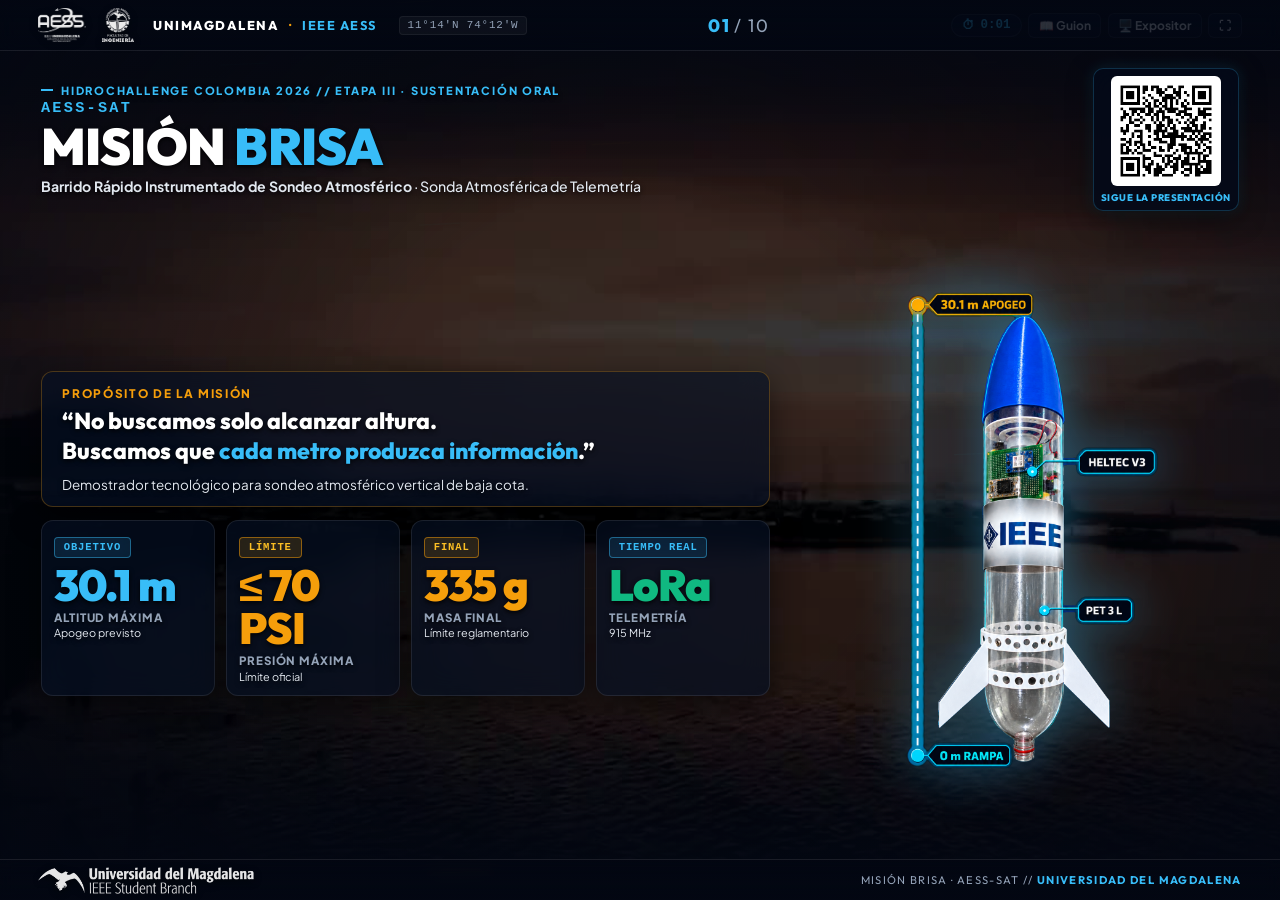
==== commit a5369fde: "Fix QR" ====
--- a/index.html
+++ b/index.html
@@ -4,7 +4,7 @@
   <meta charset="UTF-8">
   <meta name="viewport" content="width=device-width, initial-scale=1.0">
   <title>AESS-SAT · Misión BRISA | Hidrochallenge Colombia 2026</title>
-  <link rel="stylesheet" href="css/style.css">
+  <link rel="stylesheet" href="css/style.css?v=20261007">
 </head>
 <body>
 
@@ -60,17 +60,27 @@
           <div class="slide-overlay"></div>
         </div>
 
-        <div class="slide-header">
-          <div class="slide-category-tag">HIDROCHALLENGE COLOMBIA 2026 // ETAPA III · SUSTENTACIÓN ORAL</div>
-          <div style="font-family: var(--font-mono); font-size: 0.95rem; color: var(--accent-cyan); font-weight: 800; letter-spacing: 0.15em; margin-bottom: 0.2rem;">
-            AESS-SAT
-          </div>
-          <h1 class="slide-title-hero" style="font-size: clamp(2.4rem, 4vw, 3.8rem); margin-bottom: 0.2rem;">
-            MISIÓN <span class="highlight-cyan">BRISA</span>
-          </h1>
-          <p class="slide-subtitle-clean">
-            <strong>Barrido Rápido Instrumentado de Sondeo Atmosférico</strong> · Sonda Atmosférica de Telemetría
-          </p>
+        <div class="slide-header cover-header">
+          <div>
+            <div class="slide-category-tag">HIDROCHALLENGE COLOMBIA 2026 // ETAPA III · SUSTENTACIÓN ORAL</div>
+            <div style="font-family: var(--font-mono); font-size: 0.95rem; color: var(--accent-cyan); font-weight: 800; letter-spacing: 0.15em; margin-bottom: 0.2rem;">
+              AESS-SAT
+            </div>
+            <h1 class="slide-title-hero" style="font-size: clamp(2.4rem, 4vw, 3.8rem); margin-bottom: 0.2rem;">
+              MISIÓN <span class="highlight-cyan">BRISA</span>
+            </h1>
+            <p class="slide-subtitle-clean">
+              <strong>Barrido Rápido Instrumentado de Sondeo Atmosférico</strong> · Sonda Atmosférica de Telemetría
+            </p>
+          </div>
+
+          <!-- Módulo QR de Acceso a la Presentación (Esquina Superior Derecha) -->
+          <a class="cover-qr-card" href="https://mcangen.github.io/Presentacion-Hidrochallenge/" target="_blank" rel="noopener" title="Escanear o clic para abrir la presentación">
+            <div class="qr-img-box">
+              <img src="assets/img/qr_presentacion.png" alt="QR Presentación AESS-SAT" width="110" height="110" style="width: 110px; height: 110px; display: block;">
+            </div>
+            <div class="cover-qr-caption">SIGUE LA PRESENTACIÓN</div>
+          </a>
         </div>
 
         <div style="display: grid; grid-template-columns: 1.25fr 0.75fr; gap: clamp(1rem, 2.5vw, 2.5rem); align-items: center; flex: 1; min-height: 0; z-index: 4;">
@@ -122,7 +132,7 @@
 
           <!-- Silueta Real del AESS-SAT con Llamados de Ingeniería (Fondo Transparente) -->
           <div style="display: flex; justify-content: center; align-items: center; height: 100%; position: relative;">
-            <img src="assets/img/cohete_slide_1.png" alt="AESS-SAT Cohete Experimental" style="max-height: clamp(340px, 62vh, 530px); width: auto; object-fit: contain; filter: drop-shadow(0 0 25px rgba(56, 189, 248, 0.45));">
+            <img src="assets/img/cohete_slide_1.png" alt="AESS-SAT Cohete Experimental" style="max-height: clamp(340px, 62vh, 530px); padding-bottom: 15px; width: auto; object-fit: contain; filter: drop-shadow(0 0 25px rgba(56, 189, 248, 0.45));">
           </div>
         </div>
       </section>
@@ -1615,7 +1625,7 @@
   </div>
 
   <!-- Scripts -->
-  <script src="js/datos.js"></script>
-  <script src="js/app.js"></script>
+  <script src="js/datos.js?v=20261007"></script>
+  <script src="js/app.js?v=20261007"></script>
 </body>
 </html>
--- a/css/style.css
+++ b/css/style.css
@@ -1200,6 +1200,56 @@
   display: block;
 }
 
+/* ── PORTADA: QR DE ACCESO A LA PRESENTACIÓN (ARRIBA A LA DERECHA) ── */
+.cover-header {
+  display: flex;
+  justify-content: space-between;
+  align-items: center;
+  gap: clamp(0.9rem, 1.6vw, 1.4rem);
+}
+
+.cover-qr-card {
+  flex: none;
+  display: flex;
+  flex-direction: column;
+  align-items: center;
+  padding: 0.45rem;
+  background: rgba(4, 10, 24, 0.88);
+  border: 1px solid var(--border-cyan);
+  border-radius: 10px;
+  backdrop-filter: blur(12px);
+  box-shadow: 0 8px 24px rgba(0, 0, 0, 0.5), 0 0 15px rgba(56, 189, 248, 0.15);
+  text-decoration: none;
+  transition: transform 0.25s ease, border-color 0.25s ease;
+}
+
+.cover-qr-card:hover {
+  transform: translateY(-2px);
+  border-color: var(--accent-cyan);
+}
+
+.cover-qr-card .qr-img-box {
+  background: #ffffff;
+  padding: 4px;
+  border-radius: 6px;
+}
+
+.cover-qr-card .qr-img-box img {
+  width: clamp(92px, 8vw, 128px) !important;
+  height: clamp(92px, 8vw, 128px) !important;
+  display: block;
+}
+
+.cover-qr-caption {
+  margin-top: 0.3rem;
+  font-family: var(--font-title);
+  font-size: 0.6rem;
+  font-weight: 800;
+  color: var(--accent-cyan);
+  letter-spacing: 0.05em;
+  text-align: center;
+}
+
 /* ── THUMBNAIL DE ESQUEMÁTICO EN DIAPOSITIVA 05 ───────────────────── */
 .schematic-thumb-card {
   margin-top: 0.5rem;
@@ -1492,6 +1542,24 @@
     max-height: 260px !important;
   }
 
+  .cover-header {
+    align-items: flex-start;
+    gap: 0.75rem;
+  }
+
+  .cover-qr-card {
+    padding: 0.3rem;
+  }
+
+  .cover-qr-card .qr-img-box img {
+    width: 72px !important;
+    height: 72px !important;
+  }
+
+  .cover-qr-caption {
+    display: none;
+  }
+
   /* ── Slide 3: despiece ── */
   .rocket-stage-stack {
     gap: 0.45rem;
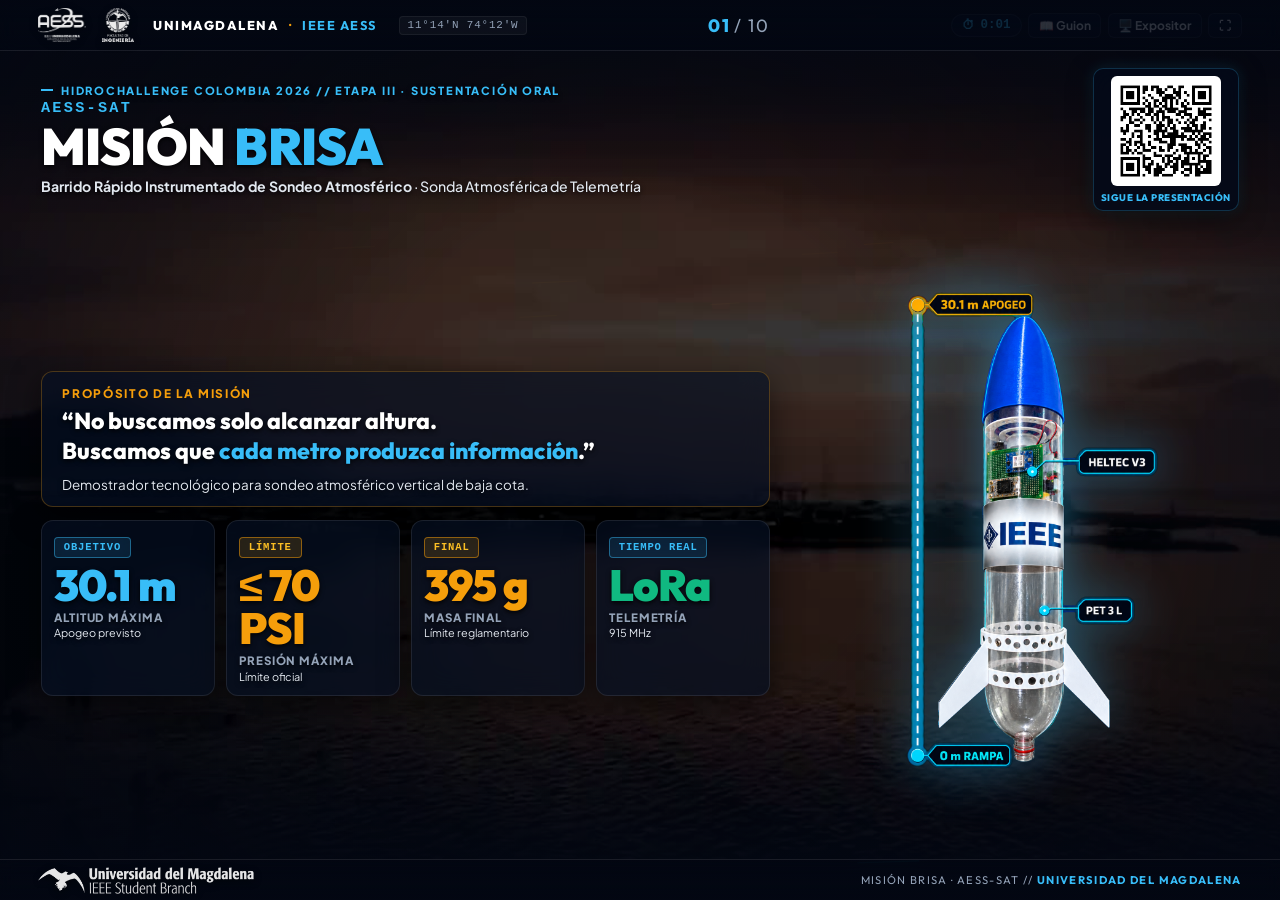
==== commit 0f6be420: "Corrigimiento de peso" ====
--- a/index.html
+++ b/index.html
@@ -116,7 +116,7 @@
 
               <div class="samaria-card" style="padding: 0.75rem;">
                 <div class="status-badge limit" style="margin-bottom: 0.3rem;">FINAL</div>
-                <div class="giant-metric-num gold">335 g</div>
+                <div class="giant-metric-num gold">395 g</div>
                 <div class="giant-metric-label">Masa Final</div>
                 <div class="giant-metric-sub">Límite reglamentario</div>
               </div>
@@ -336,7 +336,7 @@
               <div style="display: grid; grid-template-columns: repeat(3, 1fr); gap: 0.6rem; margin: 0.4rem 0;">
                 <div style="background: rgba(0,0,0,0.3); padding: 0.4rem 0.6rem; border-radius: 6px; border: 1px solid rgba(245, 158, 11, 0.2);">
                   <div style="font-size: 0.66rem; color: var(--text-muted); text-transform: uppercase;">Masa Final:</div>
-                  <div style="font-size: 1.45rem; font-weight: 900; color: var(--accent-gold); line-height: 1.1;">335 g</div>
+                  <div style="font-size: 1.45rem; font-weight: 900; color: var(--accent-gold); line-height: 1.1;">395 g</div>
                   <div style="font-size: 0.62rem; color: var(--accent-gold); opacity: 0.85;">Límite: ≤ 400 g</div>
                 </div>
                 <div style="background: rgba(0,0,0,0.3); padding: 0.4rem 0.6rem; border-radius: 6px; border: 1px solid rgba(255, 255, 255, 0.08);">
@@ -851,7 +851,7 @@
               <div class="criteria-cat-num">01. CRITERIO</div>
               <h4 class="criteria-title">Masa y Talla</h4>
               <div class="criteria-value-box">
-                <div class="criteria-val" style="color: var(--accent-cyan);">335 g</div>
+                <div class="criteria-val" style="color: var(--accent-cyan);">395 g</div>
                 <div style="font-size: 0.72rem; color: var(--text-muted);">Límite: <strong>≤ 400 g</strong></div>
                 <div style="font-size: 0.72rem; color: var(--text-muted); margin-top: 0.15rem;">Altura: <strong>65 cm</strong> · Ø: <strong>12 cm</strong></div>
               </div>
@@ -965,7 +965,7 @@
                   <span class="status-badge measured">VALIDADO</span>
                 </div>
                 <div style="font-size: 0.78rem; color: var(--text-secondary); margin-top: 0.25rem;">
-                  <strong>Estructura:</strong> 2 botellas PET de 3 L en serie, masa final de <strong>335 g</strong>, altura total de <strong>65 cm</strong> y diámetro de <strong>12 cm</strong>.
+                  <strong>Estructura:</strong> 2 botellas PET de 3 L en serie, masa final de <strong>395 g</strong>, altura total de <strong>65 cm</strong> y diámetro de <strong>12 cm</strong>.
                 </div>
               </div>
 
@@ -1169,7 +1169,7 @@
                 <tr style="border-top: 2px solid var(--accent-cyan); font-size: 0.95rem;">
                   <td style="padding: 0.6rem 0; font-weight: 900; color: #ffffff;">TOTAL MASA FINAL</td>
                   <td style="color: var(--text-muted);">Masa seca total del vehículo</td>
-                  <td style="text-align: right; color: var(--accent-cyan); font-weight: 900; font-size: 1.15rem;">335 g</td>
+                  <td style="text-align: right; color: var(--accent-cyan); font-weight: 900; font-size: 1.15rem;">395 g</td>
                 </tr>
               </tbody>
             </table>
@@ -1185,7 +1185,7 @@
                 El vehículo experimental AESS-SAT fue dimensionado estrictamente bajo el reglamento de Hidrochallenge Colombia 2026:
               </p>
               <ul style="font-size: 0.8rem; color: var(--text-secondary); margin: 0.6rem 0 0 1.2rem; line-height: 1.45;">
-                <li><strong>Masa final:</strong> 335 g (Límite reglamentario: ≤ 400 g).</li>
+                <li><strong>Masa final:</strong> 395 g (Límite reglamentario: ≤ 400 g).</li>
                 <li><strong>Altura total:</strong> 65 cm.</li>
                 <li><strong>Diámetro de fuselaje:</strong> 12 cm.</li>
                 <li><strong>Etapas:</strong> 1 etapa hidroneumática.</li>
@@ -1193,7 +1193,7 @@
             </div>
             <div style="background: rgba(0, 240, 255, 0.12); border: 1px solid var(--border-cyan); padding: 0.7rem; border-radius: 8px;">
               <div style="font-size: 0.72rem; color: var(--accent-cyan); font-weight: 800; text-transform: uppercase;">Estado Reglamentario:</div>
-              <div style="font-size: 1.2rem; font-weight: 900; color: #ffffff;">Masa Final: 335 g (CUMPLE)</div>
+              <div style="font-size: 1.2rem; font-weight: 900; color: #ffffff;">Masa Final: 395 g (CUMPLE)</div>
             </div>
           </div>
         </div>
@@ -1504,7 +1504,7 @@
               <tr style="border-bottom: 1px solid rgba(255,255,255,0.05);">
                 <td style="padding: 0.45rem; font-weight: 700; color: #ffffff;">Masa Seca Máxima</td>
                 <td>≤ 400 gramos (sin agua)</td>
-                <td>335 g (Masa final del vehículo)</td>
+                <td>395 g (Masa final del vehículo)</td>
                 <td style="text-align: center;"><span class="status-badge measured">CUMPLE</span></td>
               </tr>
               <tr style="border-bottom: 1px solid rgba(255,255,255,0.05);">
